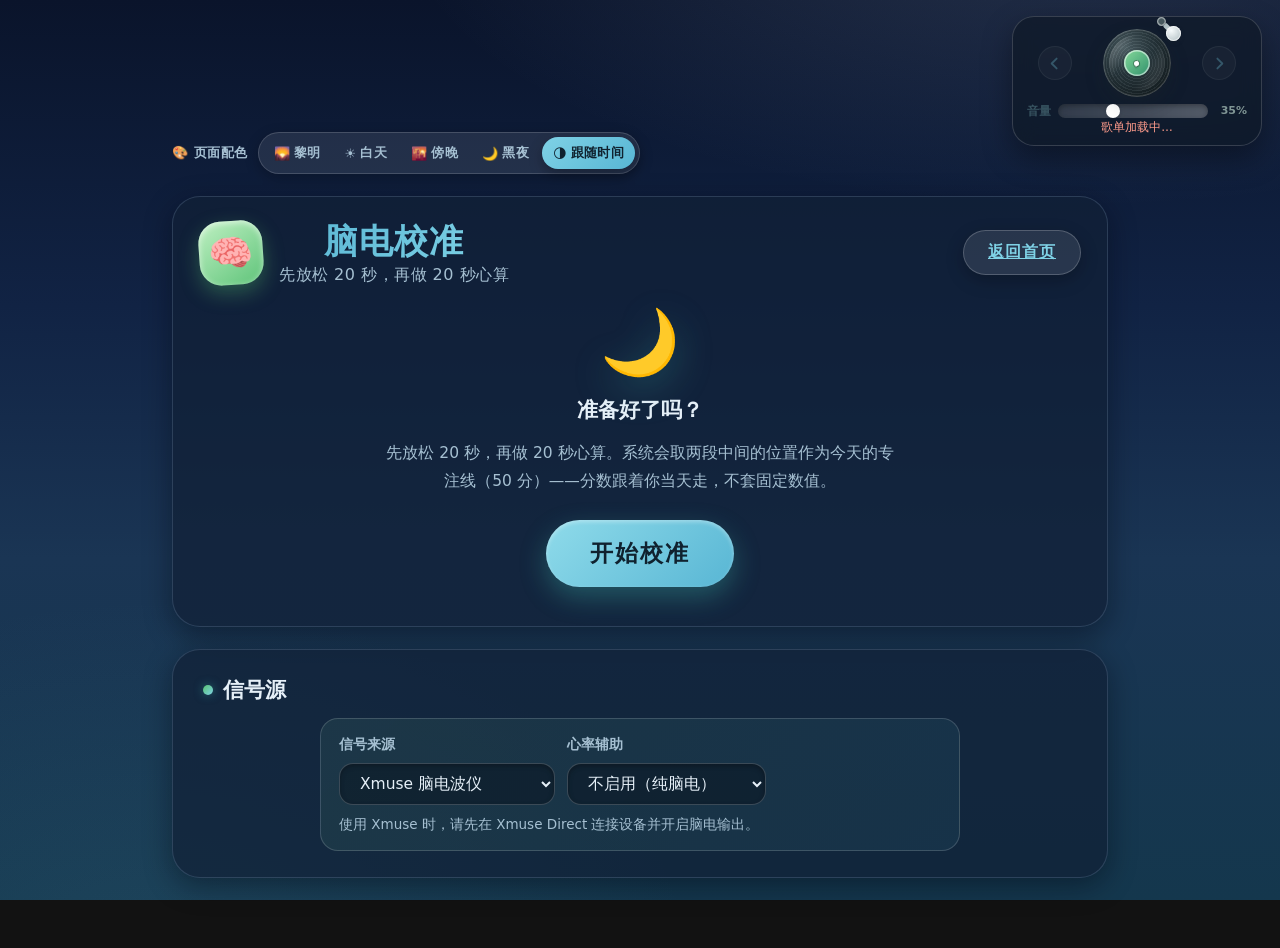
==== web/calibrate.html @ e63051a3 "feat(denoise): Xmuse 去噪去伪迹接入校准与游戏 (v1.4.16) - 新增 app/denoise.py：去趋势 / 50 Hz 零相位陷波 / 眨眼-削顶-肌电-坏道-设备质量" ====
<!DOCTYPE html>
<html lang="zh-CN" data-sky="day">
<head>
  <meta charset="UTF-8">
  <meta name="viewport" content="width=device-width, initial-scale=1.0">
  <title>脑电校准 - 专注小蛙</title>
  <link rel="stylesheet" href="assets/style.css">
  <link rel="stylesheet" href="assets/vinyl.css">
  <style>
    .calib-hero { text-align: center; padding: 22px 30px 10px; }
    .stage { min-height: 320px; display: flex; flex-direction: column; align-items: center; justify-content: center; gap: 10px; }
    .stage.hidden { display: none; }
    .calib-hero { position: relative; padding: 22px 26px 20px; }
    .calib-header { display: flex; align-items: center; justify-content: space-between; gap: 12px; flex-wrap: wrap; }

    /* 放松视频：只在“开始校准”后出现，独占画面，不被任何浮层覆盖 */
    .video-frame {
      width: 100%; max-width: 780px; margin: 4px auto 0;
      aspect-ratio: 16 / 9; border-radius: 20px; overflow: hidden;
      background: #0c2830; box-shadow: 0 12px 30px rgba(15, 60, 72, .18);
    }
    .video-frame.gone { display: none; }
    #relax-video { width: 100%; height: 100%; object-fit: cover; display: block; }
    #relax-video.gone { display: none; }

    /* 视频下方的信息区：文字、倒计时、状态条都在画面之外 */
    .calib-info {
      display: flex; flex-direction: column; align-items: center;
      gap: 10px; width: 100%; margin-top: 16px;
    }
    .calib-info .countdown { font-size: 21px; }
    .cd-row { display: flex; align-items: baseline; gap: 6px; }
    .cd-label { font-size: 13.5px; color: var(--muted, #6b8a94); font-weight: 700; }
    .calib-hero .guide-pill {
      background: rgba(58, 167, 160, .1); color: var(--ink, #2f6e80); box-shadow: none;
    }

    /* 视频缺失时退回呼吸球，界面仍是原来的浅色观感 */
    .calib-hero.no-video .breath-ball { display: block; }
    .calib-hero .breath-ball { display: none; }
    .idle-icon { font-size: 64px; filter: drop-shadow(0 10px 18px rgba(58,167,160,.35)); animation: frogBreathe 3.4s ease-in-out infinite; }
    .guide-pill {
      background: rgba(255,255,255,.8); border-radius: 999px;
      padding: 9px 22px; font-size: 17px; font-weight: 700;
      box-shadow: 0 4px 12px rgba(47,110,128,.1);
    }
    .tip-box {
      background: linear-gradient(135deg, rgba(159,227,163,.22), rgba(58,167,160,.14));
      border: 1px solid rgba(58,167,160,.25);
      border-radius: 18px; padding: 14px 18px;
      font-size: 14.5px; color: var(--ink-soft); line-height: 1.7;
      max-width: 640px; margin: 0 auto;
    }
    .loading-bar {
      width: min(420px, 82%);
      height: 14px;
      border-radius: 999px;
      background: rgba(58,167,160,.14);
      border: 1px solid rgba(58,167,160,.28);
      overflow: hidden;
      margin: 6px auto 0;
      box-shadow: inset 0 1px 3px rgba(47,110,128,.12);
    }
    .loading-fill {
      height: 100%;
      width: 30%;
      border-radius: 999px;
      background: linear-gradient(90deg, rgba(58,167,160,.55), #3aa7a0 45%, #79d279);
      animation: loadingSlide 1.1s ease-in-out infinite;
    }
    @keyframes loadingSlide {
      0%   { transform: translateX(-120%); }
      100% { transform: translateX(430%); }
    }
    /* 信号质量徽章：去噪模块每帧给出 good / fair / poor */
    .sq-badge{display:inline-flex;align-items:center;gap:6px;margin-top:6px;
      padding:3px 10px;border-radius:999px;font-size:12.5px;font-weight:600;
      border:1px solid transparent;transition:background .2s}
    .sq-badge.good{background:rgba(46,160,67,.12);color:#2ea043;border-color:rgba(46,160,67,.30)}
    .sq-badge.fair{background:rgba(210,153,34,.14);color:#b8860b;border-color:rgba(210,153,34,.32)}
    .sq-badge.poor{background:rgba(218,54,51,.12);color:#da3633;border-color:rgba(218,54,51,.30)}
    .sq-dot{width:7px;height:7px;border-radius:50%;background:currentColor;display:inline-block;flex:0 0 auto}
  </style>
  <link rel="stylesheet" href="assets/sky.css">
  <script src="assets/sky.js"></script>
</head>
<body>
  <div class="bubbles"><i></i><i></i><i></i><i></i><i></i><i></i><i></i></div>
  <div class="sky-veil sky-veil--dawn" aria-hidden="true"></div>
  <div class="sky-veil sky-veil--dusk" aria-hidden="true"></div>
  <div class="sky-veil sky-veil--night" aria-hidden="true"></div>

  <div class="wrap">
    <div class="page-skybar">
      <span class="page-skybar-label">🎨 页面配色</span>
      <div class="sky-switch" id="sky-switch" role="group" aria-label="天空模式">
        <button type="button" class="sky-opt" data-mode="dawn" aria-pressed="false" title="黎明模式"><span aria-hidden="true">🌄</span>黎明</button>
        <button type="button" class="sky-opt" data-mode="day" aria-pressed="false" title="白天模式"><span aria-hidden="true">☀️</span>白天</button>
        <button type="button" class="sky-opt" data-mode="dusk" aria-pressed="false" title="傍晚模式"><span aria-hidden="true">🌇</span>傍晚</button>
        <button type="button" class="sky-opt" data-mode="night" aria-pressed="false" title="黑夜模式"><span aria-hidden="true">🌙</span>黑夜</button>
        <button type="button" class="sky-opt" data-mode="auto" aria-pressed="false" title="跟随系统时间（日出日落）"><span aria-hidden="true">🌗</span>跟随时间</button>
      </div>
    </div>
    <div class="card calib-hero" id="calib-hero">
      <div class="calib-header">
        <div class="brand">
          <div class="logo-badge">🧠</div>
          <div>
            <h1>脑电校准</h1>
            <div class="slogan" id="calib-slogan">先跟着视频放松一会儿</div>
          </div>
        </div>
        <a id="btn-home" class="btn btn-sm btn-ghost" href="index.html">返回首页</a>
      </div>

      <!-- 待校准 -->
      <div class="stage" id="idle">
        <div class="idle-icon">🌙</div>
        <div class="guide-text" style="margin:6px 0 2px">准备好了吗？</div>
        <p class="hint" id="idle-hint" style="font-size:15.5px;max-width:520px">
          先跟着视频放松 60 秒，只做一件事：让自己静下来。系统会记下你今天的状态，把 50 分定成你的专注线。
        </p>
        <div class="btn-row" style="margin-top:14px">
          <button id="btn-start" class="btn btn-primary">开始校准</button>
        </div>
        <p id="calib-error" class="hint hidden" role="alert"></p>
      </div>

      <!-- 校准中 -->
      <div class="stage hidden" id="running">
        <div class="video-frame" id="video-frame">
          <video id="relax-video" src="assets/relax.mp4" loop playsinline preload="auto"></video>
        </div>
        <div class="breath-ball"></div>
        <div class="calib-info">
          <div class="guide-pill" id="guide">看着画面，慢慢呼吸……</div>
          <div class="cd-row">
            <span class="cd-label">还剩</span>
            <span class="countdown" id="countdown">—</span>
            <span class="cd-label">秒</span>
          </div>
          <div class="focus-bar-wrap" style="width:100%;max-width:520px">
            <div class="focus-bar-label">
              <span>现在的状态</span>
              <span class="pct" id="focus-pct">—</span>
            </div>
            <div class="focus-bar-track">
              <div class="focus-bar-fill" id="focus-fill"></div>
            </div>
          </div>
          <p id="calib-signal" class="hint" role="status"></p>
          <div id="signal-quality" class="sq-badge hidden" role="status"></div>
        </div>
        <div id="manual-ctl" class="hidden" style="width:100%;max-width:520px">
          <div class="slider-row">
            <span>😌 放松</span>
            <input type="range" id="manual-slider" min="0" max="100" value="25">
            <span>🧠 专注</span>
          </div>
          <p class="hint" style="font-size:13.5px;text-align:center;margin-top:6px">
            手动模拟模式：把滑块保持在"放松"一侧完成校准
          </p>
        </div>
      </div>

      <!-- 校准结果生成中（倒计时结束 → 结果返回的间隔） -->
      <div class="stage hidden" id="loading">
        <div class="idle-icon" style="font-size:52px">🔮</div>
        <div class="guide-text" style="margin:8px 0 2px">校准结果生成中，请稍候。</div>
        <div class="loading-bar"><div class="loading-fill"></div></div>
        <p class="hint" style="font-size:14px">正在按你今天的状态定分数……</p>
      </div>

      <!-- 校准完成 -->
      <div class="stage hidden" id="done">
        <div class="ripple-wrap"><div class="ripple">✅</div></div>
        <div class="guide-text" style="margin-top:8px">校准完成！</div>
        <div class="big-num" id="baseline-show">—</div>
        <div class="hint" id="heart-rest-show" style="font-size:13.5px;margin-top:2px">—</div>
        <p class="hint" style="max-width:520px">
          当前信号已完成定标：50 分是今天的「专注线」，达到它青蛙就能蓄力起跳。
        </p>
        <p class="hint" id="done-quality" style="max-width:520px;font-size:13px"></p>
        <p class="hint" id="valid-tip" style="max-width:520px;font-size:13.5px">
          校准后 1 小时内有效：刷新或关闭页面都无需重新校准，超过 1 小时需重新校准。
        </p>
        <div class="btn-row" style="margin-top:10px">
          <button id="btn-play" class="btn btn-primary">选择时长 →</button>
          <button id="btn-again" class="btn btn-ghost">重新校准</button>
        </div>
      </div>
    </div>

    <div class="card" id="signal-settings">
      <div class="section-title"><span class="dot"></span>信号源</div>
      <div class="tip-box">
        <div style="display:flex;align-items:center;gap:12px;flex-wrap:wrap">
          <label class="field">
            <span>信号来源</span>
            <select id="source-select">
              <option value="hardware">Xmuse 脑电波仪</option>
              <option value="heart">❤️ 仅心率（不接脑电）</option>
            </select>
          </label>
          <label class="field" id="heart-field">
            <span>心率辅助</span>
            <select id="heart-select">
              <option value="off">不启用（纯脑电）</option>
              <option value="hrd">❤️ AirPods 自动读取</option>
            </select>
          </label>

        </div>
        <p id="replay-status" class="hint" role="status"></p>
        <div id="device-help" style="margin-top:8px;font-size:13.5px">
          使用 Xmuse 时，请先在 Xmuse Direct 连接设备并开启脑电输出。
        </div>
      </div>
    </div>
  </div>

  <script src="assets/api.js"></script>
  <script src="assets/achievements.js"></script>
  <script>
    const $ = id => document.getElementById(id);
    const state = { session: null, es: null, running: false, done: false };
    let leaving = false;
    const params = new URLSearchParams(location.search);
    const requestedTest = params.get("test");
    const testMode = DeveloperTools.canTest && ["replay", "manual"].includes(requestedTest) ? requestedTest : null;
    if (requestedTest && !testMode) location.replace("calibrate.html");
    const calibrationStore = testMode ? Store.forDeveloperTest() : Store;

    // 心率辅助源默认关闭：只有这次显式选了（或 URL 指定）才启用。
    // 不读上次的选择，避免旧配置在用户不知情的情况下自动打开心率。
    const HEART_MODES = ["hrd", "off"];
    const heartInit = testMode ? "off" : (params.get("heart") || "off").toLowerCase();
    if (HEART_MODES.includes(heartInit)) $("heart-select").value = heartInit;

    // 两段式校准：0–20 秒放松（定 20 分），20–40 秒心算（定 80 分）
    const GUIDES = [
      ["看着画面，慢慢呼吸，让身体静下来", 0],
      ["想象一片安静的湖面……", 6],
      ["肩膀松下来，别用力", 14],
      ["从 300 开始，每次减 7，默念答案（300、293、286…）", 20],
      ["继续心算，别停，保持这个节奏", 28],
      ["再坚持几秒……", 35],
    ];

    $("manual-slider").addEventListener("input", async e => {
      if (state.session && state.session.mode === "manual") {
        await API.post(`/api/session/${state.session.id}/manual`, { focus: e.target.value / 100 });
      }
    });

    const sourceSelect = $("source-select");
    const startButton = $("btn-start");
    if (testMode) {
      const label = testMode === "replay" ? "EDF 回放验证" : "手动模拟校准";
      sourceSelect.replaceChildren(new Option(label, testMode));
      sourceSelect.disabled = true;
      $("btn-home").href = "dev.html";
      $("btn-home").textContent = "返回开发者模式";
      $("btn-play").textContent = "开始测试 →";
      $("device-help").classList.add("hidden");
      $("heart-field").classList.add("hidden");
    }
    startButton.disabled = testMode === "replay";
    const replayPairs = testMode === "replay" ? API.replayPairs().catch(() => null).then(pairs => {
      if (!pairs?.length) {
        $("replay-status").textContent = pairs
          ? "回放需要一组放松和心算 EDF。可返回开发者模式改用手动模拟。"
          : "暂时无法读取回放列表，可刷新重试。";
      } else {
        $("replay-status").textContent = "已找到 " + pairs.length + " 组回放。校准和游戏使用同一位被试的记录。";
        startButton.disabled = false;
      }
      return pairs || [];
    }) : null;

    startButton.addEventListener("click", async () => {
      $("calib-error").classList.add("hidden");
      startButton.disabled = true;
      sourceSelect.disabled = true;
      $("heart-select").disabled = true;
      startButton.textContent = "正在连接…";
      const mode = sourceSelect.value;
      try {
        const pair = mode === "replay" ? (await replayPairs)[0] : null;
        const body = mode === "replay"
          ? { mode, file: pair.rest.path }
          : { mode, osc_ports: mode === "hardware" ? localStorage.getItem("bf-osc-ports") : null };
        // 心率辅助：页面下拉框选择，并持久化给游戏页沿用
        let heartMode = testMode ? "off" : $("heart-select").value || "off";
        if (mode === "heart" && heartMode === "off") {
          // 仅心率模式没有脑电可依，心率必须开启
          heartMode = "hrd";
          $("heart-select").value = "hrd";
        }
        if (heartMode !== "off") body.heart_mode = heartMode;
        const res = await API.post("/api/session", body);
        if (leaving) {
          API.endAbandonedSession(res.session_id);
          return;
        }
        state.session = {
          id: res.session_id,
          mode,
          file: (res.source && res.source.file) || null,
          osc_ports: (res.source && res.source.osc_ports) || null,
          heartMode,
        };
        startCalibration();
      } catch (err) {
        showCalibrationError("启动失败：" + err.message);
      }
    });

    let planSec = 40;       // 校准总时长：有视频时跟随视频全长
    let videoMode = false;  // true = 整段视频当引导，后端走 video_full 定标

    function stopCalibration() {
      state.es?.close();
      state.es = null;
      state.running = false;
      playRelaxVideo(false);
      const session = state.session;
      state.session = null;
      if (session && !session.finished) API.endAbandonedSession(session.id);
    }

    function showCalibrationError(message) {
      if (leaving) return;
      stopCalibration();
      $("running").classList.add("hidden");
      $("loading").classList.add("hidden");
      $("idle").classList.remove("hidden");
      $("calib-error").textContent = message;
      $("calib-error").classList.remove("hidden");
      startButton.textContent = "重试校准";
      startButton.disabled = false;
      sourceSelect.disabled = !!testMode;
      $("heart-select").disabled = false;
      startButton.focus();
    }

    window.addEventListener("pagehide", () => {
      leaving = true;
      stopCalibration();
    });
    window.addEventListener("pageshow", event => {
      if (event.persisted) location.reload();
    });

    // 信号质量徽章：good 绿 / fair 黄 / poor 红，文字直接用服务端给的中文提示
    function updateQualityBadge(q) {
      const el = $("signal-quality");
      if (!el) return;
      if (!q) { el.classList.add("hidden"); return; }
      el.classList.remove("hidden", "good", "fair", "poor");
      el.classList.add(q.level || "fair");
      const dot = document.createElement("span");
      dot.className = "sq-dot";
      const txt = document.createElement("span");
      txt.textContent = q.hint || "信号状态更新中";
      el.replaceChildren(dot, txt);
    }

    function startCalibration() {
      state.running = true;
      $("idle").classList.add("hidden");
      $("done").classList.add("hidden");
      $("running").classList.remove("hidden");
      $("source-select").disabled = true;
      $("heart-select").disabled = true;
      $("manual-ctl").classList.toggle("hidden", state.session.mode !== "manual");
      // 整段视频当校准：时长取视频全长（上限 10 分钟）
      planSec = 40;
      videoMode = false;
      if (relaxVideo && !relaxVideo.classList.contains("gone")
          && isFinite(relaxVideo.duration) && relaxVideo.duration > 5) {
        planSec = Math.min(600, Math.round(relaxVideo.duration));
        videoMode = true;
      }
      syncIdleCopy();
      $("countdown").textContent = String(planSec);
      $("focus-pct").textContent = "—";
      $("focus-fill").style.width = "0%";
      $("calib-signal").textContent = "正在等待信号…";
      const signalHelp = state.session.mode === "hardware"
        ? "未收到脑电信号。请检查 Xmuse 是否已连接并开启脑电输出。"
        : state.session.mode === "heart"
          ? "未收到心率信号。请检查 AirPods 是否正在采集心率。"
          : "未收到测试信号，请重试。";
      let hasSignal = false;
      playRelaxVideo(true);

      state.es = API.stream(state.session.id, {
        onFrame(f) {
          const valid = f.valid && f.focus != null;
          hasSignal ||= valid;
          const pct = valid ? Math.round(f.focus * 100) : 0;
          $("focus-pct").textContent = valid ? pct + "%" : "—";
          $("focus-fill").style.width = pct + "%";
          const status = $("calib-signal");
          // 去噪模块的即时质量反馈：这句话比"未收到信号"更能指导用户调整
          updateQualityBadge(f.artifact);
          const next = valid ? "" : (f.reason === "artifact" && f.artifact && f.artifact.hint
            ? f.artifact.hint : signalHelp);
          if (status.textContent !== next) status.textContent = next;
          $("countdown").textContent = Math.max(0, Math.ceil(planSec - f.t));
          updateGuide(f.t);
          const signalWait = state.session.mode === "heart" ? 25 : 12;
          if ((!hasSignal && f.t >= signalWait) || (!valid && f.t >= planSec)) {
            showCalibrationError(signalHelp);
          } else if (f.t >= planSec) {
            finishCalibration();
          }
        },
        onEnd() { showCalibrationError("校准连接已结束，请重试。"); },
        onError() { showCalibrationError("连接中断，请重试校准。"); },
        onStatus(status) {
          if (status === "reconnecting") $("calib-signal").textContent = "正在重新连接…";
        },
      });
    }

    // 视频整段播放：它本身就是校准引导，中途不暂停
    const relaxVideo = document.getElementById("relax-video");

    // 说明文案必须和真实流程一致：有视频就是整段放松，没有才是两段式
    function videoReady() {
      return !!relaxVideo && !relaxVideo.classList.contains("gone")
        && isFinite(relaxVideo.duration) && relaxVideo.duration > 5;
    }
    function syncIdleCopy() {
      const el = document.getElementById("idle-hint");
      const slogan = document.getElementById("calib-slogan");
      if (slogan) {
        slogan.textContent = testMode
          ? (testMode === "replay" ? "EDF 回放验证" : "手动模拟校准") + " · 开发者模式"
          : params.get("reason") === "expired"
          ? "上次校准已超过 1 小时，需要重新校准一次"
          : videoReady()
          ? "先跟着视频放松一会儿，再开始玩"
          : "先放松 20 秒，再做 20 秒心算";
      }
      if (!el) return;
      if (videoReady()) {
        const sec = Math.min(600, Math.round(relaxVideo.duration));
        el.textContent =
          `先跟着视频放松 ${sec} 秒，只做一件事：让自己静下来。系统会记下你今天的状态，把 50 分定成你的专注线。`;
      } else {
        el.textContent =
          "先放松 20 秒，再做 20 秒心算。系统会取两段中间的位置作为今天的专注线（50 分）——分数跟着你当天走，不套固定数值。";
      }
    }
    if (relaxVideo) {
      // 待机不播，点“开始校准”进入放松环节时才出现
      relaxVideo.addEventListener("error", () => {
        relaxVideo.classList.add("gone");
        const frame = document.getElementById("video-frame");
        if (frame) frame.classList.add("gone");
        const hero = document.getElementById("calib-hero");
        if (hero) hero.classList.add("no-video");
        syncIdleCopy();
      });
      relaxVideo.addEventListener("loadeddata", () => {
        relaxVideo.classList.remove("gone");
        const frame = document.getElementById("video-frame");
        if (frame) frame.classList.remove("gone");
        const hero = document.getElementById("calib-hero");
        if (hero) hero.classList.remove("no-video");
        syncIdleCopy();
      });
    }
    syncIdleCopy();
    function playRelaxVideo(on) {
      if (!relaxVideo || relaxVideo.classList.contains("gone")) return;
      if (on) {
        try {
          relaxVideo.muted = false;
          relaxVideo.loop = false;
          relaxVideo.currentTime = 0;
          const pr = relaxVideo.play();
          // 浏览器拒绝带声音自动播放时，退回静音继续播，不要因此隐藏视频
          if (pr && pr.catch) pr.catch(() => { relaxVideo.muted = true; relaxVideo.play().catch(() => {}); });
        } catch (_) {}
      } else {
        try { relaxVideo.pause(); } catch (_) {}
      }
    }

    function updateGuide(t) {
      if (videoMode) {
        // 视频模式：整段都是引导，不再切换“放松/心算”文案
        $("guide").textContent = "跟着画面慢慢呼吸，不用刻意用力……";
        return;
      }
      const stage = GUIDES.filter(g => t >= g[1]).pop();
      if (stage) $("guide").textContent = stage[0];
    }

    async function finishCalibration() {
      if (state.done || !state.running) return;
      state.done = true; state.running = false;
      if (state.es) state.es.close();
      playRelaxVideo(false);
      // 倒计时结束，结果还没回来：显示加载进度条
      $("running").classList.add("hidden");
      $("loading").classList.remove("hidden");
      try {
        const t0 = performance.now();
        const res = await API.post(`/api/session/${state.session.id}/calibrate`, { duration: planSec, video_full: videoMode });
        // 服务端只补足尚未采满的剩余时间（通常立即返回），保证加载条至少显示 0.9s，避免一闪而过
        const wait = 900 - (performance.now() - t0);
        if (wait > 0) await new Promise(r => setTimeout(r, wait));
        if (leaving) return;
        const baseline = res.baseline;
        if (!testMode) localStorage.setItem("bf-heart", state.session.heartMode);
        const saved = calibrationStore.saveCalib(baseline, res.calibration.quantiles,
          res.score_range || res.calibration.range);
        // 静息心率基线：校准期间心率样本足够时由服务端写入 rest_bpm，
        // 游戏页据此把心率映射成“平静/专注”分量。
        if (!testMode && res.heart && res.heart.used_as_rest && res.heart.mean != null) {
          localStorage.setItem("bf-heart-rest", String(Math.round(res.heart.mean)));
        }
        const until = new Date(saved.at + Store.CALIB_TTL_MS);
        const untilText = until.toLocaleTimeString("zh-CN", { hour: "2-digit", minute: "2-digit" });
        $("valid-tip").textContent =
          testMode ? "测试基线仅在当前标签页使用，与玩家校准分开保存。"
            : `校准后 1 小时内有效（至 ${untilText}）：刷新或关闭页面都无需重新校准，超过 1 小时需重新校准。`;
        // 校准期的去噪汇总：告诉家长这次基线是在什么信号条件下算出来的
        const sq = res.signal_quality || (res.calibration && res.calibration.signal_quality);
        const qEl = $("done-quality");
        if (qEl) {
          if (sq && sq.usable_ratio != null) {
            const ratio = Math.round(sq.usable_ratio * 100);
            const blink = Math.round((sq.blink_frame_ratio || 0) * 100);
            if (sq.usable_ratio < 0.6) {
              qEl.textContent = `⚠️ 本次校准只有 ${ratio}% 的时间信号可用（眨眼或电极接触不良偏多）。`
                + "建议放松面部、压紧头带后重新校准一次。";
              qEl.style.color = "#b8860b";
            } else {
              qEl.textContent = `信号质量：可用 ${ratio}%；其中 ${blink}% 的时段检测到眨眼并已自动修复。`;
              qEl.style.color = "";
            }
          } else {
            qEl.textContent = "";
          }
        }
        calibrationStore.save(state.session.id, baseline, {
          mode: state.session.mode,
          file: state.session.file,
          osc_ports: state.session.osc_ports,
        });
        // 第一次校准成功 → 解锁「池塘小卫士」（开发者试玩不计入）
        if (!testMode) Achievements.recordCalib();
        // 校准会话到此结束：释放硬件 UDP 端口，游戏页会新建一局硬件会话
        try {
          const session = state.session;
          await API.post(`/api/session/${session.id}/finish`, {
            score: 0, played_sec: 0, notes: "calibration",
          });
          session.finished = true;
        } catch (_) { /* 释放失败不阻塞进入游戏，后端仍会兜底 */ }
        if (leaving) return;
        $("loading").classList.add("hidden");
        $("done").classList.remove("hidden");
        const rng = res.score_range || res.calibration.range || {};
        $("baseline-show").textContent =
          (rng.low != null ? Math.round(rng.low * 100) : "—") + " – " +
          (rng.high != null ? Math.round(rng.high * 100) : "—");
        $("source-select").disabled = !!testMode;
        $("heart-select").disabled = false;
        // 校准期间采到的心率样本：显示静息心率，并作为游戏页的融合参照
        if (state.session.mode === "replay" || state.session.mode === "manual") {
          $("heart-rest-show").textContent = state.session.mode === "replay"
            ? "已按回放记录定标" : "已按滑块模拟信号定标";
        } else if (res.heart && res.heart.used_as_rest && res.heart.mean != null) {
          $("heart-rest-show").textContent =
            "静息心率 " + Math.round(res.heart.mean) + " BPM（已作为融合参照）";
        } else if (localStorage.getItem("bf-heart") === "off") {
          $("heart-rest-show").textContent = "心率辅助已关闭，本局使用纯脑电判定";
        } else {
          $("heart-rest-show").textContent =
            "本次心率样本不足，沿用上次静息心率或默认值";
        }
      } catch (err) {
        state.done = false;
        showCalibrationError("校准失败：" + err.message);
      }
    }

    $("btn-play").addEventListener("click", () => { location.href = testMode ? "game.html?test=" + testMode + "&sec=60" : "index.html?pick=1"; });
    $("btn-again").addEventListener("click", () => location.reload());

    // 心率只在 macOS 可用（依赖 AirPods 心率进程），其他系统直接隐藏入口
    fetch("/api/env").then(r => r.json()).then(env => {
      if (env.heart_supported) return;
      const field = document.getElementById("heart-field");
      if (field) field.classList.add("hidden");
      const restShow = document.getElementById("heart-rest-show");
      if (restShow) restShow.classList.add("hidden");
      const opt = document.querySelector('#source-select option[value="heart"]');
      if (opt) opt.remove();
      const hs = document.getElementById("heart-select");
      if (hs) hs.value = "off";
      const ss = document.getElementById("source-select");
      if (ss && !ss.value && !testMode) ss.value = "hardware";
      try { if (!testMode) localStorage.setItem("bf-heart", "off"); } catch (_) {}
    }).catch(() => {});
  </script>
  <script src="assets/music.js" defer></script>
</body>
</html>
---- web/assets/style.css ----
/* ============================================================
   专注小蛙 · 梦境池塘视觉系统
   儿童友好 · 低刺激 · 柔和渐变 · 慢速动效
   ============================================================ */

:root {
  /* 色板 */
  --ink: #23464f;
  --ink-soft: #5c7b83;
  --sky-top: #dff4fb;
  --sky-mid: #c9edf4;
  --sky-low: #b3e3e8;
  --water-top: #a8dce6;
  --water-deep: #6fb8c9;
  --leaf-1: #9fe3a3;
  --leaf-2: #58c270;
  --leaf-deep: #3da45c;
  --accent: #3aa7a0;
  --accent-dark: #27817c;
  --warm: #ffc37e;
  --warm-deep: #f7a455;
  --peach: #ffe9d2;
  --card: rgba(255, 255, 255, 0.86);
  --card-border: rgba(255, 255, 255, 0.75);
  --shadow-soft: 0 14px 40px rgba(47, 110, 128, 0.14);
  --shadow-card: 0 8px 28px rgba(47, 110, 128, 0.12);
  --radius-lg: 28px;
  --radius-md: 18px;
  --radius-sm: 12px;
  --font: "PingFang SC", "Hiragino Sans GB", "Microsoft YaHei", system-ui, sans-serif;
}

* { box-sizing: border-box; margin: 0; padding: 0; }

html, body {
  height: 100%;
  font-family: var(--font);
  color: var(--ink);
  -webkit-font-smoothing: antialiased;
}

/* ---------- 全局背景：晨雾池塘渐变 + 漂浮泡泡 ---------- */
body {
  position: relative;
  display: flex;
  flex-direction: column;
  align-items: center;
  overflow-x: hidden;
  background:
    radial-gradient(1200px 500px at 85% -80px, rgba(255, 255, 255, 0.65), transparent 60%),
    linear-gradient(180deg, var(--sky-top) 0%, var(--sky-mid) 34%, var(--sky-low) 62%, var(--water-top) 100%);
  background-attachment: fixed;
}

/* 漂浮泡泡装饰层 */
.bubbles {
  position: fixed;
  inset: 0;
  pointer-events: none;
  z-index: 0;
  overflow: hidden;
}
.bubbles i {
  position: absolute;
  bottom: -80px;
  display: block;
  border-radius: 50%;
  background: radial-gradient(circle at 32% 30%, rgba(255, 255, 255, 0.85), rgba(255, 255, 255, 0.06) 62%);
  box-shadow: inset 0 0 12px rgba(255, 255, 255, 0.55);
  animation: floatUp linear infinite;
}
.bubbles i:nth-child(1) { left: 6%;  width: 46px;  height: 46px;  animation-duration: 26s; opacity: .5; }
.bubbles i:nth-child(2) { left: 18%; width: 22px;  height: 22px;  animation-duration: 19s; opacity: .4; animation-delay: 4s; }
.bubbles i:nth-child(3) { left: 32%; width: 34px;  height: 34px;  animation-duration: 31s; opacity: .35; animation-delay: 9s; }
.bubbles i:nth-child(4) { left: 52%; width: 18px;  height: 18px;  animation-duration: 17s; opacity: .45; animation-delay: 2s; }
.bubbles i:nth-child(5) { left: 68%; width: 40px;  height: 40px;  animation-duration: 28s; opacity: .3;  animation-delay: 7s; }
.bubbles i:nth-child(6) { left: 84%; width: 26px;  height: 26px;  animation-duration: 22s; opacity: .5;  animation-delay: 12s; }
.bubbles i:nth-child(7) { left: 94%; width: 56px;  height: 56px;  animation-duration: 35s; opacity: .25; animation-delay: 5s; }

@keyframes floatUp {
  0%   { transform: translateY(0) translateX(0) scale(1); }
  30%  { transform: translateY(-30vh) translateX(14px) scale(1.05); }
  60%  { transform: translateY(-60vh) translateX(-10px) scale(0.98); }
  100% { transform: translateY(-105vh) translateX(8px) scale(1.02); }
}

/* 工具类 */
.hidden { display: none !important; }

/* 页面容器 */
.wrap {
  position: relative;
  z-index: 1;
  width: 100%;
  max-width: 980px;
  padding: 30px 22px 56px;
  display: flex;
  flex-direction: column;
  align-items: center;
  gap: 22px;
  animation: pageIn .6s ease both;
}
@keyframes pageIn {
  from { opacity: 0; transform: translateY(14px); }
  to   { opacity: 1; transform: none; }
}

/* ---------- 卡片：玻璃拟态 + 柔和投影 ---------- */
.card {
  width: 100%;
  background: var(--card);
  border: 1px solid var(--card-border);
  border-radius: var(--radius-lg);
  box-shadow: var(--shadow-card);
  padding: 26px 30px;
  backdrop-filter: blur(10px);
  -webkit-backdrop-filter: blur(10px);
  animation: cardIn .5s ease both;
}
@keyframes cardIn {
  from { opacity: 0; transform: translateY(12px) scale(.99); }
  to   { opacity: 1; transform: none; }
}
.card + .card { animation-delay: .08s; }

/* ---------- 标题 / 品牌 ---------- */
.brand { display: flex; align-items: center; gap: 16px; }

.logo-badge {
  width: 64px; height: 64px;
  display: grid; place-items: center;
  font-size: 36px;
  border-radius: 22px;
  background: linear-gradient(145deg, #bff0c2, #5fc47a);
  box-shadow: 0 8px 20px rgba(88, 194, 112, .35), inset 0 2px 6px rgba(255,255,255,.6);
  transform: rotate(-4deg);
  flex-shrink: 0;
}
.brand h1 {
  font-size: 34px;
  font-weight: 900;
  letter-spacing: 1px;
  background: linear-gradient(120deg, var(--accent-dark), var(--accent));
  -webkit-background-clip: text;
  background-clip: text;
  -webkit-text-fill-color: transparent;
}
.slogan {
  color: var(--ink-soft);
  font-size: 16px;
  font-weight: 500;
  letter-spacing: .5px;
}

.section-title {
  display: flex; align-items: center; gap: 10px;
  font-size: 21px; font-weight: 800; color: var(--ink);
  margin-bottom: 14px;
}
.section-title .dot {
  width: 10px; height: 10px; border-radius: 50%;
  background: linear-gradient(135deg, var(--leaf-2), var(--accent));
  box-shadow: 0 0 10px rgba(58,167,160,.5);
}

/* ---------- 按钮 ---------- */
.btn {
  border: none;
  border-radius: 999px;
  padding: 18px 44px;
  font-size: 23px;
  font-weight: 800;
  color: #fff;
  cursor: pointer;
  font-family: inherit;
  letter-spacing: 2px;
  position: relative;
  overflow: hidden;
  transition: transform .15s ease, box-shadow .2s ease, filter .2s ease;
}
.btn::after {
  content: "";
  position: absolute; top: 0; left: -80%;
  width: 60%; height: 100%;
  background: linear-gradient(100deg, transparent, rgba(255,255,255,.45), transparent);
  transform: skewX(-20deg);
  animation: shimmer 3.6s ease infinite;
}
@keyframes shimmer {
  0%, 55% { left: -80%; }
  100%    { left: 130%; }
}
.btn:hover { transform: translateY(-3px); }
.btn:active { transform: translateY(0) scale(.97); filter: brightness(.96); }
.btn:disabled { opacity: .5; cursor: not-allowed; transform: none; }
.btn-primary {
  background: linear-gradient(135deg, #53bdb2, var(--accent-dark));
  box-shadow: 0 10px 26px rgba(58, 167, 160, .38), inset 0 2px 4px rgba(255,255,255,.35);
}
.btn-warm {
  background: linear-gradient(135deg, var(--warm), var(--warm-deep));
  box-shadow: 0 10px 26px rgba(247, 164, 85, .38), inset 0 2px 4px rgba(255,255,255,.4);
  color: #7c4a15;
}
.btn-ghost {
  background: rgba(255, 255, 255, .85);
  color: var(--accent-dark);
  box-shadow: 0 6px 18px rgba(47, 110, 128, .12);
  border: 1.5px solid rgba(58, 167, 160, .25);
  font-size: 17px; padding: 13px 28px; font-weight: 700; letter-spacing: 1px;
}
.btn-sm { font-size: 16px; padding: 11px 24px; letter-spacing: 1px; }
.btn-row { display: flex; gap: 16px; flex-wrap: wrap; justify-content: center; }

/* ---------- 专注条 ---------- */
.focus-bar-wrap { width: 100%; max-width: 600px; }
.focus-bar-label {
  display: flex; justify-content: space-between; align-items: flex-end;
  font-size: 17px; font-weight: 600; margin-bottom: 10px; color: var(--ink);
}
.focus-bar-label .pct { font-size: 26px; font-weight: 900; color: var(--accent-dark); }
.focus-bar-track {
  height: 34px;
  border-radius: 999px;
  background: rgba(58, 108, 122, .10);
  box-shadow: inset 0 3px 10px rgba(58, 108, 122, .16), 0 1px 0 rgba(255,255,255,.7);
  position: relative;
  overflow: hidden;
}
.focus-bar-fill {
  height: 100%;
  width: 0%;
  border-radius: 999px;
  background: linear-gradient(90deg, var(--leaf-2), var(--accent));
  box-shadow: 0 0 16px rgba(88, 194, 112, .55);
  transition: width .2s ease;
  position: relative;
}
.focus-bar-fill::after {
  content: "";
  position: absolute; top: 4px; left: 8px; right: 8px; height: 8px;
  border-radius: 999px;
  background: linear-gradient(180deg, rgba(255,255,255,.55), transparent);
}
.focus-bar-mark {
  position: absolute; top: -6px; bottom: -6px; width: 4px;
  border-radius: 4px;
  background: var(--warm-deep);
  box-shadow: 0 0 10px rgba(247,164,85,.7);
}

/* 状态灯 */
.status-lamp {
  display: inline-flex; align-items: center; gap: 10px;
  font-size: 19px; font-weight: 800; color: var(--ink);
  padding: 11px 24px;
  border-radius: 999px;
  background: rgba(255,255,255,.82);
  box-shadow: 0 6px 16px rgba(47,110,128,.12);
  border: 1.5px solid rgba(255,255,255,.9);
  transition: transform .2s ease;
}
.status-lamp.lamp-on { transform: translateY(-2px); }
.lamp-dot {
  width: 18px; height: 18px; border-radius: 50%;
  background: #c3d4d8;
  box-shadow: inset 0 2px 3px rgba(0,0,0,.12);
  transition: background .25s, box-shadow .25s;
}
.lamp-on .lamp-dot {
  background: radial-gradient(circle at 35% 30%, #b7f0bd, var(--leaf-2));
  box-shadow: 0 0 16px rgba(88,194,112,.8);
}

/* ---------- 统计卡 ---------- */
.stat-grid { display: grid; grid-template-columns: repeat(auto-fit, minmax(150px, 1fr)); gap: 14px; }
.stat {
  text-align: center;
  background: linear-gradient(180deg, rgba(255,255,255,.9), rgba(255,255,255,.6));
  border: 1px solid rgba(255,255,255,.85);
  border-radius: 20px;
  padding: 16px 10px 14px;
  box-shadow: 0 6px 18px rgba(47,110,128,.1);
  transition: transform .2s ease;
}
.stat:hover { transform: translateY(-3px); }
.stat .icon { font-size: 26px; margin-bottom: 4px; }
.stat .label { color: var(--ink-soft); font-size: 13.5px; font-weight: 600; }
.stat .value { font-size: 30px; font-weight: 900; color: var(--ink); margin-top: 4px; letter-spacing: .5px; }

/* ---------- 表格 ---------- */
.table-card table { width: 100%; border-collapse: separate; border-spacing: 0; font-size: 15px; }
.table-card th, .table-card td {
  padding: 10px 12px; text-align: left;
  border-bottom: 1px solid rgba(58, 108, 122, .12);
}
.table-card tr:last-child td { border-bottom: none; }
.table-card th { color: var(--ink-soft); font-weight: 700; font-size: 13.5px; letter-spacing: .5px; }
.table-card tbody tr { transition: background .15s; }
.table-card tbody tr:hover { background: rgba(58, 167, 160, .05); }
.mono { font-family: ui-monospace, Menlo, monospace; font-size: 13px; color: var(--ink-soft); }

/* 徽章 */
.badge {
  display: inline-flex; align-items: center; gap: 6px;
  font-size: 13px; font-weight: 700;
  padding: 5px 12px; border-radius: 999px;
  background: linear-gradient(135deg, rgba(159,227,163,.35), rgba(58,167,160,.22));
  color: var(--accent-dark);
  border: 1px solid rgba(58,167,160,.3);
}

/* ---------- 提示文字 ---------- */
.hint { color: var(--ink-soft); font-size: 15px; line-height: 1.8; }
.hint strong { color: var(--accent-dark); }
.big-num {
  font-size: 58px; font-weight: 900;
  background: linear-gradient(120deg, var(--accent-dark), var(--accent));
  -webkit-background-clip: text; background-clip: text; -webkit-text-fill-color: transparent;
}

/* ---------- 表单控件 ---------- */
select {
  font-size: 15.5px; font-family: inherit;
  padding: 10px 16px;
  border-radius: 14px;
  border: 1.5px solid rgba(58, 108, 122, .22);
  background: rgba(255,255,255,.9);
  color: var(--ink);
  outline: none;
  box-shadow: inset 0 2px 5px rgba(58,108,122,.08);
  transition: border-color .2s, box-shadow .2s;
  max-width: 100%;
}
select:focus { border-color: var(--accent); box-shadow: 0 0 0 4px rgba(58,167,160,.15); }

/* 滑块 */
input[type="range"] {
  -webkit-appearance: none; appearance: none;
  height: 12px; border-radius: 999px;
  background: linear-gradient(90deg, #a8dce6, #c9edf4);
  box-shadow: inset 0 2px 5px rgba(58,108,122,.18);
  outline: none;
}
input[type="range"]::-webkit-slider-thumb {
  -webkit-appearance: none; appearance: none;
  width: 30px; height: 30px; border-radius: 50%;
  background: radial-gradient(circle at 34% 28%, #ffe9d2, var(--warm-deep));
  border: 3px solid #fff;
  box-shadow: 0 4px 12px rgba(247,164,85,.5);
  cursor: pointer;
}
input[type="range"]::-moz-range-thumb {
  width: 28px; height: 28px; border-radius: 50%;
  background: radial-gradient(circle at 34% 28%, #ffe9d2, var(--warm-deep));
  border: 3px solid #fff;
  box-shadow: 0 4px 12px rgba(247,164,85,.5);
  cursor: pointer;
}

label.field {
  display: flex; flex-direction: column; gap: 6px;
  font-size: 14px; font-weight: 600; color: var(--ink-soft);
}

/* ---------- Toast ---------- */
.toast {
  position: fixed; top: 22px; left: 50%; transform: translateX(-50%);
  background: rgba(35, 70, 79, .92);
  color: #fff; padding: 13px 26px; border-radius: 999px;
  font-size: 15.5px; font-weight: 600;
  box-shadow: 0 10px 30px rgba(0,0,0,.25);
  opacity: 0; pointer-events: none;
  transition: opacity .3s, transform .3s;
  z-index: 99;
}
.toast.show { opacity: 1; transform: translateX(-50%) translateY(2px); }

/* 涟漪按钮（校准完成对勾） */
.ripple-wrap { display: grid; place-items: center; }
.ripple {
  position: relative;
  width: 110px; height: 110px; border-radius: 50%;
  display: grid; place-items: center;
  font-size: 54px;
  background: radial-gradient(circle at 35% 30%, #c8f5cc, var(--leaf-2));
  box-shadow: 0 12px 30px rgba(88,194,112,.4);
}
.ripple::before, .ripple::after {
  content: ""; position: absolute; inset: 0; border-radius: 50%;
  border: 3px solid rgba(88,194,112,.5);
  animation: rippleOut 2.4s ease-out infinite;
}
.ripple::after { animation-delay: 1.2s; }
@keyframes rippleOut {
  0%   { transform: scale(1); opacity: .8; }
  100% { transform: scale(1.9); opacity: 0; }
}

/* ---------- 页面各自微调 ---------- */
.hero { position: relative; overflow: hidden; }
.hero-art { position: relative; }
.hero-svg { display: block; width: 100%; height: auto; }
.hero-frog {
  font-family: "Segoe UI Emoji", "Apple Color Emoji", "Noto Color Emoji", "PingFang SC", sans-serif;
  font-size: 56px;
  user-select: none;
  filter: drop-shadow(0 8px 10px rgba(47,110,128,.3));
}

/* 呼吸球 */
.breath-ball {
  width: 128px; height: 128px; border-radius: 50%;
  margin: 10px auto 6px;
  background:
    radial-gradient(circle at 34% 28%, rgba(255,255,255,.85), transparent 34%),
    radial-gradient(circle at 65% 70%, rgba(58,167,160,.5), transparent 42%),
    linear-gradient(145deg, #bff0c2, var(--accent));
  box-shadow:
    0 0 0 12px rgba(159,223,163,.25),
    0 0 0 26px rgba(159,223,163,.12),
    0 14px 40px rgba(58,167,160,.4);
  animation: breath 6s ease-in-out infinite;
}
@keyframes breath {
  0%, 100% { transform: scale(.92); box-shadow: 0 0 0 8px rgba(159,223,163,.2), 0 0 0 20px rgba(159,223,163,.08), 0 14px 40px rgba(58,167,160,.35); }
  50%      { transform: scale(1.14); box-shadow: 0 0 0 16px rgba(159,223,163,.32), 0 0 0 34px rgba(159,223,163,.14), 0 14px 44px rgba(58,167,160,.45); }
}

.guide-text { font-size: 21px; font-weight: 700; color: var(--ink); min-height: 32px; margin: 6px 0; }
.countdown {
  font-size: 62px; font-weight: 900;
  background: linear-gradient(120deg, var(--accent-dark), var(--accent));
  -webkit-background-clip: text; background-clip: text; -webkit-text-fill-color: transparent;
  line-height: 1.1;
}

.slider-row { display: flex; gap: 14px; align-items: center; margin-top: 12px; }
.slider-row input { flex: 1; }

canvas { border-radius: 20px; width: 100%; height: auto; box-shadow: var(--shadow-soft); }

/* 曲线图（报告页） */
.curve-card { background: linear-gradient(180deg, rgba(255,255,255,.92), rgba(255,255,255,.75)); }

@media (max-width: 640px) {
  .wrap { padding: 18px 12px 40px; }
  .card { padding: 20px 18px; }
  .brand h1 { font-size: 28px; }
  .btn { padding: 15px 32px; font-size: 20px; }
}

/* 唱片机固定在右上角时，为同一高度的页面控件留出空间。 */
@media (1100px < width <= 1400px) {
  .wrap:has(> .page-skybar) { padding-top: 132px; }
}
---- web/assets/vinyl.css ----
/* ================= 黑胶唱片机（全站共用背景音乐控件） =================
 * 位置：宽屏固定在右上角，窄屏收起并放进页面顶部
 * 交互：唱臂落下 = 播放；唱臂抬起 = 暂停（保留进度，再落下继续）
 *       点击唱片 = 同样切换；左右箭头 = 上一首 / 下一首
 * ==================================================================== */

.vinyl-player {
  position: fixed; top: 16px; right: 18px; z-index: 45;
  /* 固定宽度：切歌时白色框尺寸保持不变（长歌名改为滚动展示） */
  width: 250px;
  padding: 12px 14px 10px;
  border-radius: 22px;
  background: rgba(255, 255, 255, .78);
  -webkit-backdrop-filter: blur(10px);
  backdrop-filter: blur(10px);
  border: 1.5px solid rgba(255, 255, 255, .9);
  box-shadow: 0 10px 26px rgba(47, 110, 128, .18);
  transform-origin: top right;
}

.vinyl-nav {
  width: 34px; height: 34px; padding: 0;
  display: grid; place-items: center;
  border-radius: 50%;
  border: 1.5px solid rgba(58, 167, 160, .22);
  background: rgba(255, 255, 255, .95);
  color: var(--accent-dark, #27817c);
  cursor: pointer;
  transition: transform .16s, background .16s, opacity .16s, border-color .16s;
}
.vinyl-nav svg {
  width: 17px; height: 17px;
  fill: none; stroke: currentColor;
  stroke-width: 2.6; stroke-linecap: round; stroke-linejoin: round;
}
.vinyl-nav:hover:not(:disabled) { transform: scale(1.09); background: #fff; border-color: rgba(58,167,160,.5); }
.vinyl-nav:active:not(:disabled) { transform: scale(.93); }
.vinyl-nav:disabled { opacity: .32; cursor: default; }
.vinyl-nav:focus-visible { outline: 3px solid rgba(58, 167, 160, .35); outline-offset: 2px; }

/* 唱盘容器：唱片按钮 + 唱臂按钮 两个独立可点区域 */
.vinyl-deck {
  position: relative;
  width: 68px; height: 68px;
  -webkit-tap-highlight-color: transparent;
}

.vinyl-disc-btn {
  position: absolute; inset: 0;
  width: 100%; height: 100%;
  padding: 0; border: none;
  border-radius: 50%;
  background: transparent;
  cursor: pointer;
}
.vinyl-disc-btn:focus-visible { outline: 3px solid rgba(58, 167, 160, .45); outline-offset: 3px; }

.vinyl-disc {
  position: absolute; inset: 0;
  border-radius: 50%;
  background:
    repeating-radial-gradient(circle at 50% 50%,
      rgba(255, 255, 255, .055) 0 1px, rgba(0, 0, 0, .07) 1px 3px),
    radial-gradient(circle at 34% 28%, #4b5d63 0%, #28373d 40%, #151e22 80%);
  box-shadow: inset 0 0 0 1.5px rgba(255, 255, 255, .14),
              0 8px 18px rgba(27, 37, 41, .3);
  animation: vinyl-spin 5.6s linear infinite;
  animation-play-state: paused;
  transition: box-shadow .3s;
  pointer-events: none;
}
.vinyl-disc::after {
  content: "";
  position: absolute; inset: 6px;
  border-radius: 50%;
  background: linear-gradient(118deg, rgba(255, 255, 255, .16) 0 14%, transparent 32% 62%, rgba(255, 255, 255, .07) 78% 86%, transparent 92%);
  pointer-events: none;
}
.vinyl-label {
  position: absolute; left: 50%; top: 50%;
  width: 26px; height: 26px; margin: -13px 0 0 -13px;
  border-radius: 50%;
  display: grid; place-items: center;
  background: linear-gradient(135deg, #86da9b, #2f8f6b);
  box-shadow: inset 0 0 0 1.5px rgba(255, 255, 255, .55);
  color: #fff; font-size: 12px; font-weight: 700;
  z-index: 1;
}
.vinyl-hole {
  position: absolute; left: 50%; top: 50%;
  width: 5px; height: 5px; margin: -2.5px 0 0 -2.5px;
  border-radius: 50%; background: #fff;
  box-shadow: 0 0 0 1px rgba(0, 0, 0, .28);
  z-index: 2;
}

/* ---- 唱臂：抬起 = 暂停（针头停在唱片外），落下 = 播放（针头压向内圈） ---- */
.vinyl-arm {
  position: absolute; right: -7px; top: 1px;
  width: 42px; height: 14px;
  padding: 0; border: none;
  background: transparent;
  cursor: pointer;
  z-index: 6;
  /* 针头到支点的距离：抬起时收短，视觉上更像"收臂"而不是把杆横在唱片上 */
  --arm-len: 17px;
  /* 旋转轴精确落在支点圆心：盒内 (37.5px, 3.5px) */
  transform-origin: 37.5px 3.5px;
  transform: rotate(45deg);
  transition: transform .58s cubic-bezier(.3, .8, .3, 1.1);
}
/* 臂杆：从针头右侧一直伸到支点 */
.vinyl-arm::before {
  content: "";
  position: absolute; right: 3px; top: 3.5px;
  left: calc(37.5px - var(--arm-len) + 3px);
  height: 5px; margin-top: -2.5px;
  border-radius: 3px;
  background: linear-gradient(270deg, #e6eef0, #a3b4b9);
  box-shadow: 0 2px 5px rgba(27, 37, 41, .28);
  transition: left .58s cubic-bezier(.3, .8, .3, 1.1);
}
/* 针头：始终贴在杆的左端 */
.vinyl-arm::after {
  content: "";
  position: absolute; top: 3.5px;
  left: calc(37.5px - var(--arm-len) - 4.5px);
  width: 9px; height: 9px; margin-top: -4.5px;
  border-radius: 50%;
  background: #47585e;
  box-shadow: inset 0 0 0 1.5px rgba(255, 255, 255, .45);
  transition: left .58s cubic-bezier(.3, .8, .3, 1.1);
}
.vinyl-arm:hover { filter: brightness(1.08); }
.vinyl-arm:active { filter: brightness(.94); }
.vinyl-arm:focus-visible { outline: 3px solid rgba(58, 167, 160, .4); outline-offset: 3px; border-radius: 8px; }
/* 落针：杆转过唱片内圈，长度伸出，针头落到离唱片中心约 18px 的位置 */
.vinyl-player.is-playing .vinyl-arm { transform: rotate(-36deg); --arm-len: 29px; }

/* 唱臂支点 */
.vinyl-pivot {
  position: absolute; right: -10px; top: -3px;
  width: 15px; height: 15px; border-radius: 50%;
  background: radial-gradient(circle at 35% 30%, #f7fbfc, #adbcc0);
  box-shadow: 0 2px 4px rgba(27, 37, 41, .25), inset 0 0 0 1px rgba(255, 255, 255, .7);
  pointer-events: none;
  z-index: 7;
}

.vinyl-notes {
  position: absolute; left: 50%; top: 34%;
  width: 0; height: 0;
  pointer-events: none;
  z-index: 3;
}
.vinyl-notes i {
  position: absolute; left: 18px; top: -8px;
  font-style: normal; font-size: 13px; font-weight: 700;
  color: var(--accent-dark, #27817c);
  opacity: 0;
  text-shadow: 0 1px 2px rgba(255, 255, 255, .8);
  animation: note-float 2.7s ease-out infinite;
  animation-play-state: paused;
}
.vinyl-notes i:nth-child(2) { animation-delay: .9s; font-size: 15px; }
.vinyl-notes i:nth-child(3) { animation-delay: 1.8s; }
.vinyl-player.is-playing .vinyl-notes i { animation-play-state: running; }

.vinyl-loading {
  position: absolute; inset: -3px;
  border-radius: 50%;
  border: 2.5px solid transparent;
  border-top-color: var(--accent, #3aa7a0);
  opacity: 0;
  pointer-events: none;
  transition: opacity .2s;
}
.vinyl-player.is-busy .vinyl-loading {
  opacity: 1;
  animation: vinyl-spin .9s linear infinite;
}
.vinyl-player.is-playing .vinyl-disc {
  box-shadow: inset 0 0 0 1.5px rgba(255, 255, 255, .18),
              0 8px 22px rgba(47, 163, 116, .34),
              0 0 0 4px rgba(95, 196, 122, .12);
}
.vinyl-player.is-playing .vinyl-disc { animation-play-state: running; }

.vinyl-meta {
  grid-column: 1 / -1;
  width: 100%;
  min-width: 0;                /* 允许长歌名收缩，由内层滚动而不是撑开白框 */
  margin-top: 1px;
  text-align: center;
  line-height: 1.25;
}
.vinyl-title {
  position: relative;
  overflow: hidden;
  font-size: 13px; font-weight: 800; color: var(--ink, #23464f);
  white-space: nowrap;
  text-overflow: ellipsis;
}
/* 歌名内层：宽度由文字决定，溢出时由 .is-marquee 触发左右往返滚动 */
.vinyl-marquee {
  display: inline-block;
  vertical-align: top;
  white-space: nowrap;
}
.vinyl-title.is-marquee { text-align: left; }
.vinyl-title.is-marquee .vinyl-marquee {
  animation: vinyl-marquee var(--dur, 12s) ease-in-out infinite;
  will-change: transform;
}
.vinyl-sub {
  margin-top: 2px;
  font-size: 11.5px; color: var(--ink-soft, #5c7b83);
  white-space: nowrap; overflow: hidden; text-overflow: ellipsis;
}
.vinyl-sub.is-error { color: #c0392b; }

/* ---- 音量行：标签 + 滑轨 + 百分比 ---- */
.vinyl-vol {
  display: grid;
  grid-template-columns: auto minmax(0, 1fr) auto;
  align-items: center;
  gap: 7px;
  min-width: 0;
}
.vinyl-vol-label {
  font-size: 11.5px; font-weight: 700;
  color: var(--ink-mid, #385461);
  letter-spacing: .02em;
  white-space: nowrap;
}
.vinyl-vol-val {
  min-width: 32px; text-align: right;
  font-size: 11px; font-weight: 700;
  color: var(--ink-mute, #809695);
  font-variant-numeric: tabular-nums;
}
/* 用 .vinyl-player 前缀提高优先级，覆盖 style.css 里全局的 input[type=range] 样式 */
.vinyl-player .vinyl-vol-range {
  -webkit-appearance: none; appearance: none;
  width: 100%; height: 14px; margin: 0;
  border-radius: 999px;
  box-shadow: none;
  /* 输入框与滑块同为 14px 高（偶数，避免半像素取整），轨道线用居中背景绘制 */
  background: linear-gradient(to right,
    #64a77f 0 var(--fill, 35%), #e5efeb var(--fill, 35%) 100%) center / 100% 4px no-repeat;
  cursor: pointer;
}
.vinyl-player .vinyl-vol-range::-webkit-slider-runnable-track {
  height: 14px; border-radius: 999px; background: transparent;
}
.vinyl-player .vinyl-vol-range::-webkit-slider-thumb {
  -webkit-appearance: none; appearance: none;
  box-sizing: border-box;
  width: 14px; height: 14px;
  margin-top: 0;
  border-radius: 50%;
  background: #fff;
  border: 2px solid #64a77f;
  box-shadow: 0 1px 3px rgba(27, 37, 41, .22);
}
.vinyl-player .vinyl-vol-range::-moz-range-track {
  height: 4px; border-radius: 999px; background: transparent;
}
.vinyl-player .vinyl-vol-range::-moz-range-thumb {
  width: 7px; height: 7px; border-radius: 50%;
  background: #fff; border: 2px solid #64a77f;
  box-shadow: 0 1px 3px rgba(27, 37, 41, .22);
}
.vinyl-vol-range:focus-visible { outline: 3px solid rgba(58, 167, 160, .35); outline-offset: 3px; }
.vinyl-vol-range:hover { filter: brightness(1.04); }

@keyframes vinyl-spin { to { transform: rotate(360deg); } }
/* 长歌名往返滚动：先停留，再左移展示结尾，然后回到开头 */
@keyframes vinyl-marquee {
  0%, 8%    { transform: translateX(0); }
  46%, 54%  { transform: translateX(var(--shift, 0px)); }
  92%, 100% { transform: translateX(0); }
}
@keyframes note-float {
  0%   { opacity: 0; transform: translate(0, 0) scale(.7); }
  12%  { opacity: .95; }
  55%  { opacity: .8; }
  100% { opacity: 0; transform: translate(26px, -40px) scale(1.2) rotate(14deg); }
}

@media (prefers-reduced-motion: reduce) {
  .vinyl-title.is-marquee .vinyl-marquee { animation: none; }
}

.vinyl-controls {
  display: grid;
  /* minmax(0, auto)：轨道可以收缩到比歌名 min-content 更窄，避免长歌名把白框撑开 */
  grid-template-columns: minmax(0, auto) minmax(0, auto) minmax(0, auto);
  align-items: center;
  justify-items: center;
  gap: 6px 10px;
}

.vinyl-expand { display: none; }

@media (max-width: 1100px) {
  .vinyl-player {
    position: relative;
    inset: auto;
    z-index: auto;
    width: max-content;
    flex-shrink: 0;
    margin: 12px 18px 0 auto;
    padding: 0;
  }
  .vinyl-expand {
    display: grid;
    place-items: center;
    width: 44px;
    height: 44px;
    margin-left: auto;
    border: 0;
    border-radius: inherit;
    background: transparent;
    color: var(--ink);
    font: inherit;
    font-size: 22px;
    cursor: pointer;
  }
  .vinyl-expand:focus-visible { outline: 2px solid currentColor; }
  .vinyl-expand[aria-expanded="false"] + .vinyl-controls { display: none; }
  /* 展开后同样固定宽度，切换歌曲不会改变白框大小 */
  .vinyl-controls { width: 220px; padding: 4px 14px 10px; }
}
---- web/assets/sky.css ----
/* ============================================================
   专注小蛙 · 天空模式
   黎明 / 白天 / 傍晚 / 黑夜 / 跟随系统时间（日出日落）
   首页驱动梦境池塘场景；其余页面沿用同一套配色变量与控件覆盖
   ============================================================ */

/* ---------- 顶部模式切换器 ---------- */
/* 天空切换的渐变时长：sky.js 读取同一个变量驱动逐帧插值，
   保证 CSS 过渡与 canvas 重绘的节奏完全一致。 */
:root { --sky-fade: 1.2s; }

.hero-top { flex-wrap: wrap; row-gap: 10px; }
.hero-title { display: flex; align-items: center; gap: 14px; min-width: 0; }
.hero-sky-icon { transition: transform .6s ease; }
html[data-sky="night"] .hero-sky-icon { transform: translateY(-1px) rotate(-10deg); }

.sky-switch {
  margin-left: auto;
  display: inline-flex;
  gap: 2px;
  padding: 4px;
  border-radius: 999px;
  background: rgba(255, 255, 255, .74);
  border: 1.5px solid rgba(255, 255, 255, .92);
  box-shadow: 0 4px 14px rgba(47, 110, 128, .13);
}

.sky-opt {
  display: inline-flex;
  align-items: center;
  gap: 4px;
  padding: 7px 11px;
  border: none;
  border-radius: 999px;
  background: transparent;
  color: var(--ink-soft);
  font-family: inherit;
  font-size: 13px;
  font-weight: 800;
  letter-spacing: .3px;
  cursor: pointer;
  white-space: nowrap;
  transition: background .2s ease, color .2s ease, box-shadow .2s ease, transform .15s ease;
}
.sky-opt:hover { color: var(--accent-dark); }
.sky-opt:active { transform: scale(.96); }
.sky-opt:focus-visible { outline: 3px solid rgba(58, 167, 160, .35); outline-offset: 2px; }
.sky-opt[aria-pressed="true"] {
  color: #fff;
  background: linear-gradient(135deg, #5fc47a, var(--accent-dark));
  box-shadow: 0 5px 12px rgba(63, 163, 116, .32);
}

@media (max-width: 560px) {
  .sky-switch { width: 100%; justify-content: space-between; }
  .sky-opt { flex: 1; justify-content: center; gap: 3px; padding: 8px 2px; font-size: 12px; letter-spacing: 0; }
}

/* ============================================================
 * 全站配色：设置 / 游戏 / 校准 / 开发者 / 训练报告
 * 白天沿用 style.css 默认变量，其余三档覆盖同一组变量，
 * 并压暗各页内联的浅色卡片、控件与图表
 * ============================================================ */

/* ---------- 黎明：暖粉紫 ---------- */
html[data-sky="dawn"] {
  --ink: #4a3c4c;
  --ink-soft: #7c6878;
  --sky-top: #d7e0f6;
  --sky-mid: #dcd2ea;
  --sky-low: #f4d9cf;
  --water-top: #c9dbe4;
  --accent: #b96f92;
  --accent-dark: #8f4d6b;
  --card: rgba(255, 250, 252, .84);
  --card-border: rgba(255, 255, 255, .8);
  --shadow-soft: 0 14px 40px rgba(112, 78, 104, .16);
  --shadow-card: 0 8px 28px rgba(112, 78, 104, .14);
}

/* ---------- 傍晚：暮紫珊瑚 ---------- */
html[data-sky="dusk"] {
  color-scheme: dark;
  --ink: #f7eae8;
  --ink-soft: #d6b9bb;
  --sky-top: #3d4177;
  --sky-mid: #6b5078;
  --sky-low: #bd7874;
  --water-top: #775a6e;
  --accent: #ffac88;
  --accent-dark: #ff8d68;
  --card: rgba(40, 32, 56, .74);
  --card-border: rgba(255, 214, 196, .2);
  --shadow-soft: 0 14px 40px rgba(12, 10, 28, .42);
  --shadow-card: 0 8px 28px rgba(12, 10, 28, .36);
}

/* ---------- 黑夜：深蓝月光 ---------- */
html[data-sky="night"] {
  color-scheme: dark;
  --ink: #e6f0f8;
  --ink-soft: #a6c0d2;
  --sky-top: #0a142b;
  --sky-mid: #112344;
  --sky-low: #1a3554;
  --water-top: #14374d;
  --accent: #7fd2e6;
  --accent-dark: #58b6d4;
  --card: rgba(17, 32, 54, .72);
  --card-border: rgba(176, 208, 240, .17);
  --shadow-soft: 0 14px 40px rgba(0, 6, 16, .5);
  --shadow-card: 0 8px 28px rgba(0, 6, 16, .42);
}

/* 页面顶部的配色切换条（首页之外） */
.page-skybar {
  width: 100%;
  display: flex;
  align-items: center;
  justify-content: flex-start;
  gap: 10px;
  flex-wrap: wrap;
}
.page-skybar .sky-switch { margin-left: 0; }
.page-skybar-label {
  font-size: 13px;
  font-weight: 800;
  letter-spacing: .5px;
  color: var(--ink-soft);
}
@media (max-width: 560px) {
  .page-skybar { gap: 6px; }
  .page-skybar-label { display: none; }
}

/* ---------- 暗色控件统一压暗 ---------- */
html[data-sky="dusk"] .sky-switch,
html[data-sky="night"] .sky-switch {
  background: rgba(255, 255, 255, .09);
  border-color: rgba(255, 255, 255, .16);
  box-shadow: 0 4px 14px rgba(0, 0, 0, .24);
}
html[data-sky="dusk"] .sky-opt[aria-pressed="true"],
html[data-sky="night"] .sky-opt[aria-pressed="true"] {
  background: linear-gradient(135deg, var(--accent), var(--accent-dark));
  box-shadow: 0 5px 14px rgba(0, 0, 0, .28);
}

html[data-sky="dusk"] .btn-ghost,
html[data-sky="night"] .btn-ghost {
  background: rgba(255, 255, 255, .10);
  border-color: rgba(255, 255, 255, .2);
  color: var(--accent);
  box-shadow: 0 6px 18px rgba(0, 0, 0, .24);
}

html[data-sky="dusk"] .status-lamp,
html[data-sky="night"] .status-lamp,
html[data-sky="dusk"] .hud-item,
html[data-sky="night"] .hud-item,
html[data-sky="dusk"] .guide-pill,
html[data-sky="night"] .guide-pill,
html[data-sky="dusk"] .warn-banner,
html[data-sky="night"] .warn-banner {
  background: rgba(255, 255, 255, .10);
  border-color: rgba(255, 255, 255, .18);
  color: var(--ink);
  box-shadow: 0 6px 18px rgba(0, 0, 0, .24);
}

html[data-sky="dusk"] .stat,
html[data-sky="night"] .stat {
  background: linear-gradient(180deg, rgba(255, 255, 255, .12), rgba(255, 255, 255, .05));
  border-color: rgba(255, 255, 255, .15);
  box-shadow: 0 6px 18px rgba(0, 0, 0, .2);
}

html[data-sky="dusk"] .badge,
html[data-sky="night"] .badge {
  background: rgba(255, 255, 255, .10);
  border-color: rgba(255, 255, 255, .2);
  color: var(--accent);
}

html[data-sky="dusk"] select,
html[data-sky="night"] select,
html[data-sky="dusk"] input[type="number"],
html[data-sky="night"] input[type="number"],
html[data-sky="dusk"] input[type="text"],
html[data-sky="night"] input[type="text"],
html[data-sky="dusk"] textarea,
html[data-sky="night"] textarea {
  background: rgba(10, 20, 34, .55);
  border-color: rgba(255, 255, 255, .18);
  color: var(--ink);
  box-shadow: inset 0 2px 5px rgba(0, 0, 0, .28);
}
html[data-sky="dusk"] select option,
html[data-sky="night"] select option {
  background: #16233a;
  color: var(--ink);
}
html[data-sky="dusk"] select option { background: #2b2139; }

html[data-sky="dusk"] .focus-bar-track,
html[data-sky="night"] .focus-bar-track {
  background: rgba(255, 255, 255, .12);
  box-shadow: inset 0 3px 10px rgba(0, 0, 0, .3), 0 1px 0 rgba(255, 255, 255, .14);
}
html[data-sky="dusk"] input[type="range"],
html[data-sky="night"] input[type="range"] {
  background: linear-gradient(90deg, rgba(255, 255, 255, .14), rgba(255, 255, 255, .28));
  box-shadow: inset 0 2px 5px rgba(0, 0, 0, .3);
}
html[data-sky="dusk"] input[type="range"]::-webkit-slider-thumb,
html[data-sky="night"] input[type="range"]::-webkit-slider-thumb {
  border-color: rgba(255, 255, 255, .72);
}

html[data-sky="dusk"] .table-card th,
html[data-sky="dusk"] .table-card td,
html[data-sky="night"] .table-card th,
html[data-sky="night"] .table-card td { border-bottom-color: rgba(255, 255, 255, .1); }
html[data-sky="dusk"] .table-card tbody tr:hover,
html[data-sky="night"] .table-card tbody tr:hover { background: rgba(255, 255, 255, .06); }

html[data-sky="dusk"] .curve-card,
html[data-sky="night"] .curve-card {
  background: linear-gradient(180deg, rgba(255, 255, 255, .10), rgba(255, 255, 255, .04));
}
html[data-sky="dusk"] .parent-note,
html[data-sky="night"] .parent-note {
  background: linear-gradient(135deg, rgba(255, 200, 150, .13), rgba(255, 255, 255, .05));
  border-color: rgba(255, 200, 150, .26);
}
html[data-sky="dusk"] .cheer-card,
html[data-sky="night"] .cheer-card {
  background:
    radial-gradient(130% 170% at 8% 0%, rgba(255, 214, 150, .14), rgba(255, 214, 150, 0) 58%),
    radial-gradient(120% 170% at 96% 6%, rgba(120, 200, 150, .12), rgba(120, 200, 150, 0) 62%),
    linear-gradient(135deg, rgba(26, 38, 54, .92) 0%, rgba(22, 42, 50, .92) 52%, rgba(19, 42, 48, .92) 100%);
  border-color: rgba(255, 255, 255, .16);
  box-shadow: 0 18px 38px rgba(0, 0, 0, .32), inset 0 1px 0 rgba(255, 255, 255, .08);
}
html[data-sky="dusk"] .cheer-kicker,
html[data-sky="night"] .cheer-kicker {
  background: rgba(255, 255, 255, .10);
  color: #ffc99a;
  border-color: rgba(255, 200, 150, .3);
}
html[data-sky="dusk"] .tip-box,
html[data-sky="night"] .tip-box {
  background: linear-gradient(135deg, rgba(120, 200, 150, .10), rgba(60, 140, 160, .12));
  border-color: rgba(255, 255, 255, .16);
}
html[data-sky="dusk"] .loading-bar,
html[data-sky="night"] .loading-bar {
  background: rgba(255, 255, 255, .12);
  border-color: rgba(255, 255, 255, .18);
}
html[data-sky="dusk"] .report-pre,
html[data-sky="night"] .report-pre {
  background: rgba(255, 255, 255, .07);
}
html[data-sky="dusk"] .duration-input-row,
html[data-sky="night"] .duration-input-row {
  background: rgba(255, 255, 255, .10);
  border-color: rgba(255, 255, 255, .18);
}
html[data-sky="dusk"] #game-canvas,
html[data-sky="night"] #game-canvas {
  border-color: rgba(255, 255, 255, .22);
}

/* 黑胶唱片机 */
html[data-sky="dusk"] .vinyl-player,
html[data-sky="night"] .vinyl-player {
  background: rgba(14, 24, 38, .68);
  border-color: rgba(255, 255, 255, .16);
  box-shadow: 0 12px 30px rgba(0, 0, 0, .36);
}
html[data-sky="dusk"] .vinyl-nav,
html[data-sky="night"] .vinyl-nav {
  background: rgba(255, 255, 255, .10);
  border-color: rgba(255, 255, 255, .18);
  color: var(--accent);
}
html[data-sky="dusk"] .vinyl-nav:hover:not(:disabled),
html[data-sky="night"] .vinyl-nav:hover:not(:disabled) {
  background: rgba(255, 255, 255, .2);
  border-color: rgba(255, 255, 255, .32);
}
html[data-sky="dusk"] .vinyl-label,
html[data-sky="night"] .vinyl-label {
  text-shadow: 0 1px 2px rgba(0, 0, 0, .55);
}

/* ---------- 环境亮度：黎明暖光 / 傍晚余晖 / 夜晚渐暗 ---------- */
.sky-veil {
  position: fixed;
  inset: 0;
  z-index: 0;
  pointer-events: none;
  opacity: 0;
  transition: opacity var(--sky-fade, 1.2s) cubic-bezier(.455, .03, .515, .955);
}
.sky-veil--dawn {
  background:
    radial-gradient(900px 520px at 18% -6%, rgba(255, 204, 182, .5), transparent 64%),
    linear-gradient(180deg, rgba(255, 198, 178, .46) 0%, rgba(255, 214, 182, .3) 48%, rgba(255, 168, 132, .46) 100%);
}
.sky-veil--dusk {
  background:
    radial-gradient(1000px 540px at 82% -8%, rgba(255, 160, 112, .42), transparent 64%),
    linear-gradient(180deg, rgba(56, 48, 100, .7) 0%, rgba(172, 88, 106, .44) 54%, rgba(255, 138, 78, .55) 100%);
}
.sky-veil--night {
  background:
    radial-gradient(1100px 480px at 84% -90px, rgba(188, 214, 255, .16), transparent 62%),
    radial-gradient(900px 620px at 12% 108%, rgba(72, 128, 158, .18), transparent 60%),
    linear-gradient(180deg, #0a142b 0%, #112344 34%, #1a3554 62%, #14374d 100%);
}
html[data-sky="dawn"] .sky-veil--dawn,
html[data-sky="dusk"] .sky-veil--dusk,
html[data-sky="night"] .sky-veil--night { opacity: 1; }

/* 环境越暗，漂浮泡泡越淡 */
.bubbles { transition: opacity var(--sky-fade, 1.2s) cubic-bezier(.455, .03, .515, .955); }
html[data-sky="dawn"] .bubbles { opacity: .72; }
html[data-sky="dusk"] .bubbles { opacity: .5; }
html[data-sky="night"] .bubbles { opacity: .22; }

/* ---------- 天空与水面渐变 ---------- */
#hSky stop, #hWater stop { transition: stop-color var(--sky-fade, 1.2s) cubic-bezier(.455, .03, .515, .955); }

/* 黎明：薰衣草蓝 → 粉 → 蜜桃金 */
html[data-sky="dawn"] #hSky stop:nth-child(1) { stop-color: #9fb0e6; }
html[data-sky="dawn"] #hSky stop:nth-child(2) { stop-color: #e7b6d4; }
html[data-sky="dawn"] #hSky stop:nth-child(3) { stop-color: #ffd7a4; }
html[data-sky="dawn"] #hWater stop:first-child { stop-color: #f5c0ad; }
html[data-sky="dawn"] #hWater stop:last-child  { stop-color: #6f9fbd; }

/* 傍晚：靛紫 → 珊瑚 → 琥珀 */
html[data-sky="dusk"] #hSky stop:nth-child(1) { stop-color: #4f5590; }
html[data-sky="dusk"] #hSky stop:nth-child(2) { stop-color: #d97e83; }
html[data-sky="dusk"] #hSky stop:nth-child(3) { stop-color: #ffb968; }
html[data-sky="dusk"] #hWater stop:first-child { stop-color: #e39482; }
html[data-sky="dusk"] #hWater stop:last-child  { stop-color: #4a6684; }

/* 黑夜：深蓝 → 夜蓝 → 月光蓝 */
html[data-sky="night"] #hSky stop:nth-child(1) { stop-color: #0a1730; }
html[data-sky="night"] #hSky stop:nth-child(2) { stop-color: #142a4d; }
html[data-sky="night"] #hSky stop:nth-child(3) { stop-color: #244a70; }
html[data-sky="night"] #hWater stop:first-child { stop-color: #16405a; }
html[data-sky="night"] #hWater stop:last-child  { stop-color: #0d2a3e; }

/* ---------- 日 / 月 / 云 / 雾 / 飞鸟 的显隐 ---------- */
#heroSun, #heroMoon, #heroStars, #heroClouds, #heroBirds,
#heroDawnSun, #heroDuskSun, #heroMist,
#heroDawnGlow, #heroDuskGlow { transition: opacity var(--sky-fade, 1.2s) cubic-bezier(.455, .03, .515, .955); }
#heroClouds { transition: opacity var(--sky-fade, 1.2s) cubic-bezier(.455, .03, .515, .955), fill var(--sky-fade, 1.2s) cubic-bezier(.455, .03, .515, .955); }

/* 黎明与傍晚的低日、地平线薄雾、水面反光默认隐藏 */
#heroDawnSun, #heroDuskSun, #heroMist,
#heroDawnGlow, #heroDuskGlow { opacity: 0; }

html:not([data-sky="day"]) #heroSun,
html:not([data-sky="night"]) #heroMoon,
html:not([data-sky="night"]) #heroStars,
html:not([data-sky="dawn"]) #heroDawnSun,
html:not([data-sky="dusk"]) #heroDuskSun,
html[data-sky="night"] #heroClouds,
html[data-sky="night"] #heroBirds,
html[data-sky="night"] #heroMist,
html[data-sky="night"] #heroDawnGlow,
html[data-sky="night"] #heroDuskGlow,
html[data-sky="day"] #heroMist,
html[data-sky="day"] #heroDawnGlow,
html[data-sky="day"] #heroDuskGlow { opacity: 0; }

html[data-sky="dawn"] #heroDawnSun,
html[data-sky="dusk"] #heroDuskSun,
html[data-sky="dawn"] #heroMist,
html[data-sky="dusk"] #heroMist,
html[data-sky="dawn"] #heroDawnGlow,
html[data-sky="dusk"] #heroDuskGlow { opacity: 1; }

html[data-sky="day"] #heroClouds { opacity: .85; }
html[data-sky="dawn"] #heroClouds { opacity: .7; }
html[data-sky="dusk"] #heroClouds { opacity: .75; }

html[data-sky="day"] #heroBirds { opacity: 1; }
html[data-sky="dawn"] #heroBirds { opacity: .78; }
html[data-sky="dusk"] #heroBirds { opacity: .68; }

/* 晨昏时云朵与飞鸟染色 */
html[data-sky="dawn"] #heroClouds { fill: #ffdfd5; }
html[data-sky="dusk"] #heroClouds { fill: #ffc9ba; }
#heroBirds path { transition: stroke var(--sky-fade, 1.2s) cubic-bezier(.455, .03, .515, .955); }
html[data-sky="dawn"] #heroBirds path { stroke: #7a5c58; }
html[data-sky="dusk"] #heroBirds path { stroke: #6d4a56; }

/* 水花与水珠在晨昏、夜里稍微压暗 */
#heroSplashes, #heroDroplets { transition: opacity var(--sky-fade, 1.2s) cubic-bezier(.455, .03, .515, .955); }
html[data-sky="dawn"] #heroSplashes,
html[data-sky="dawn"] #heroDroplets { opacity: .92; }
html[data-sky="dusk"] #heroSplashes,
html[data-sky="dusk"] #heroDroplets { opacity: .88; }
html[data-sky="night"] #heroSplashes,
html[data-sky="night"] #heroDroplets { opacity: .68; }

/* ---------- 远山 / 水面 / 荷叶的晨昏明度 ---------- */
#heroHills path { transition: fill var(--sky-fade, 1.2s) cubic-bezier(.455, .03, .515, .955); }
html[data-sky="dawn"] #heroHills path:first-child { fill: #a9b2c9; }
html[data-sky="dawn"] #heroHills path:last-child  { fill: #8f9ab4; }
html[data-sky="dusk"] #heroHills path:first-child { fill: #86779a; }
html[data-sky="dusk"] #heroHills path:last-child  { fill: #6c5f80; }
html[data-sky="night"] #heroHills path:first-child { fill: #1a3854; }
html[data-sky="night"] #heroHills path:last-child  { fill: #132d46; }

#heroLilies, #heroSmallLilies { transition: filter var(--sky-fade, 1.2s) cubic-bezier(.455, .03, .515, .955); }
html[data-sky="dawn"] #heroLilies,
html[data-sky="dawn"] #heroSmallLilies { filter: brightness(.9) saturate(.95) sepia(.08); }
html[data-sky="dusk"] #heroLilies,
html[data-sky="dusk"] #heroSmallLilies { filter: brightness(.8) saturate(.9) sepia(.14); }
html[data-sky="night"] #heroLilies,
html[data-sky="night"] #heroSmallLilies { filter: brightness(.62) saturate(.85); }

/* ---------- 小荷叶浮动 / 水下游鱼 ---------- */
.pond-small-lily {
  animation: lilyBob var(--bob-dur, 7s) ease-in-out infinite;
  animation-delay: var(--bob-delay, 0s);
}
@keyframes lilyBob {
  0%, 100% { transform: translateY(0); }
  50%      { transform: translateY(-1.8px); }
}

#heroFish { color: #2a6b78; transition: color var(--sky-fade, 1.2s) cubic-bezier(.455, .03, .515, .955), opacity var(--sky-fade, 1.2s) cubic-bezier(.455, .03, .515, .955); }
html[data-sky="dawn"] #heroFish { color: #6d6a72; opacity: .92; }
html[data-sky="dusk"] #heroFish { color: #5b5568; opacity: .9; }
html[data-sky="night"] #heroFish { color: #93bdd6; opacity: .74; }

.hero-frog { transition: filter var(--sky-fade, 1.2s) cubic-bezier(.455, .03, .515, .955); }
html[data-sky="dawn"] .hero-frog {
  filter: drop-shadow(0 8px 10px rgba(58, 48, 52, .22)) brightness(.92) sepia(.06);
}
html[data-sky="dusk"] .hero-frog {
  filter: drop-shadow(0 8px 10px rgba(48, 36, 44, .26)) brightness(.85) sepia(.12);
}
html[data-sky="night"] .hero-frog {
  filter: drop-shadow(0 8px 10px rgba(0, 0, 0, .4)) brightness(.8);
}

/* ---------- 夜晚星星闪烁 ---------- */
html[data-sky="night"] #heroStars circle {
  transform-box: fill-box;
  transform-origin: center;
  animation: starTwinkle var(--tw-dur, 3s) ease-in-out infinite;
  animation-delay: var(--tw-delay, 0s);
}
@keyframes starTwinkle {
  0%, 100% { opacity: .14; transform: scale(.72); }
  50%      { opacity: 1;   transform: scale(1.18); }
}

/* ---------- 飞鸟 ---------- */
#heroBirds .bird {
  transform: translate(var(--x, 300px), var(--by, 60px)) scale(var(--size, 1));
  animation: birdFly var(--dur, 36s) linear infinite;
  animation-delay: var(--delay, 0s);
}
#heroBirds .bird-wings {
  transform-box: fill-box;
  transform-origin: 50% 100%;
  animation: birdFlap 1.15s ease-in-out infinite;
}
@keyframes birdFly {
  0%   { transform: translate(-70px, var(--by, 60px)) scale(var(--size, 1)); }
  100% { transform: translate(950px, calc(var(--by, 60px) - 18px)) scale(var(--size, 1)); }
}
@keyframes birdFlap {
  0%, 100% { transform: scaleY(1); }
  50%      { transform: scaleY(.42); }
}

@media (prefers-reduced-motion: reduce) {
  #heroBirds .bird,
  #heroBirds .bird-wings,
  .pond-small-lily,
  html[data-sky="night"] #heroStars circle { animation: none !important; }
}

html[data-sky="dusk"] .vinyl-sub.is-error { color: #ffb3a1; }
html[data-sky="night"] .vinyl-sub.is-error { color: #ff9c8c; }
/* 游戏画布的天空与环境由 game.html 按天空模式重绘，这里不再叠加滤镜，
   否则会与画布内的黎明 / 傍晚 / 黑夜配色重复压暗 */
html[data-sky="dusk"] .step,
html[data-sky="night"] .step {
  background: linear-gradient(180deg, rgba(255,255,255,.12), rgba(255,255,255,.05));
  border-color: rgba(255,255,255,.15);
  box-shadow: 0 6px 18px rgba(0,0,0,.18);
}
html[data-sky="dusk"] .duration-mask,
html[data-sky="night"] .duration-mask { background: rgba(4,10,20,.62); }
html[data-sky="dusk"] .duration-card,
html[data-sky="night"] .duration-card {
  background: linear-gradient(180deg, rgba(30,46,66,.97), rgba(22,36,54,.95));
  border-color: rgba(255,255,255,.18);
  box-shadow: 0 24px 60px rgba(0,0,0,.45);
}
html[data-sky="dusk"] .duration-opt,
html[data-sky="night"] .duration-opt {
  background: rgba(255,255,255,.10);
  border-color: rgba(255,255,255,.18);
  color: var(--ink);
}
html[data-sky="dusk"] .duration-opt[aria-pressed="true"],
html[data-sky="night"] .duration-opt[aria-pressed="true"] {
  color: #fff;
  border-color: transparent;
  background: linear-gradient(135deg, #4fa9c4, var(--accent-dark));
}
html[data-sky="dusk"] .btn-primary,
html[data-sky="night"] .btn-primary,
html[data-sky="dusk"] .duration-opt[aria-pressed="true"],
html[data-sky="night"] .duration-opt[aria-pressed="true"],
html[data-sky="dusk"] .sky-opt[aria-pressed="true"],
html[data-sky="night"] .sky-opt[aria-pressed="true"] {
  color: #10222f;
}
html[data-sky="dusk"] .badge { background: rgba(255,172,136,.16); border-color: rgba(255,172,136,.3); }
html[data-sky="night"] .badge { background: rgba(127,210,230,.12); border-color: rgba(127,210,230,.28); }
html[data-sky="dawn"] .btn-primary { background: linear-gradient(135deg, #d99ab5, var(--accent-dark)); }
html[data-sky="dusk"] .btn-primary { background: linear-gradient(135deg, #ffb496, var(--accent-dark)); }
html[data-sky="night"] .btn-primary { background: linear-gradient(135deg, #8fdbea, var(--accent-dark)); }
html[data-sky="dawn"] .sky-opt[aria-pressed="true"],
html[data-sky="dawn"] .duration-opt[aria-pressed="true"] { background: linear-gradient(135deg, #d99ab5, var(--accent-dark)); color: #fff; }
html[data-sky="dusk"] .duration-opt[aria-pressed="true"] { background: linear-gradient(135deg, #ffb496, var(--accent-dark)); }
html[data-sky="night"] .duration-opt[aria-pressed="true"] { background: linear-gradient(135deg, #8fdbea, var(--accent-dark)); }
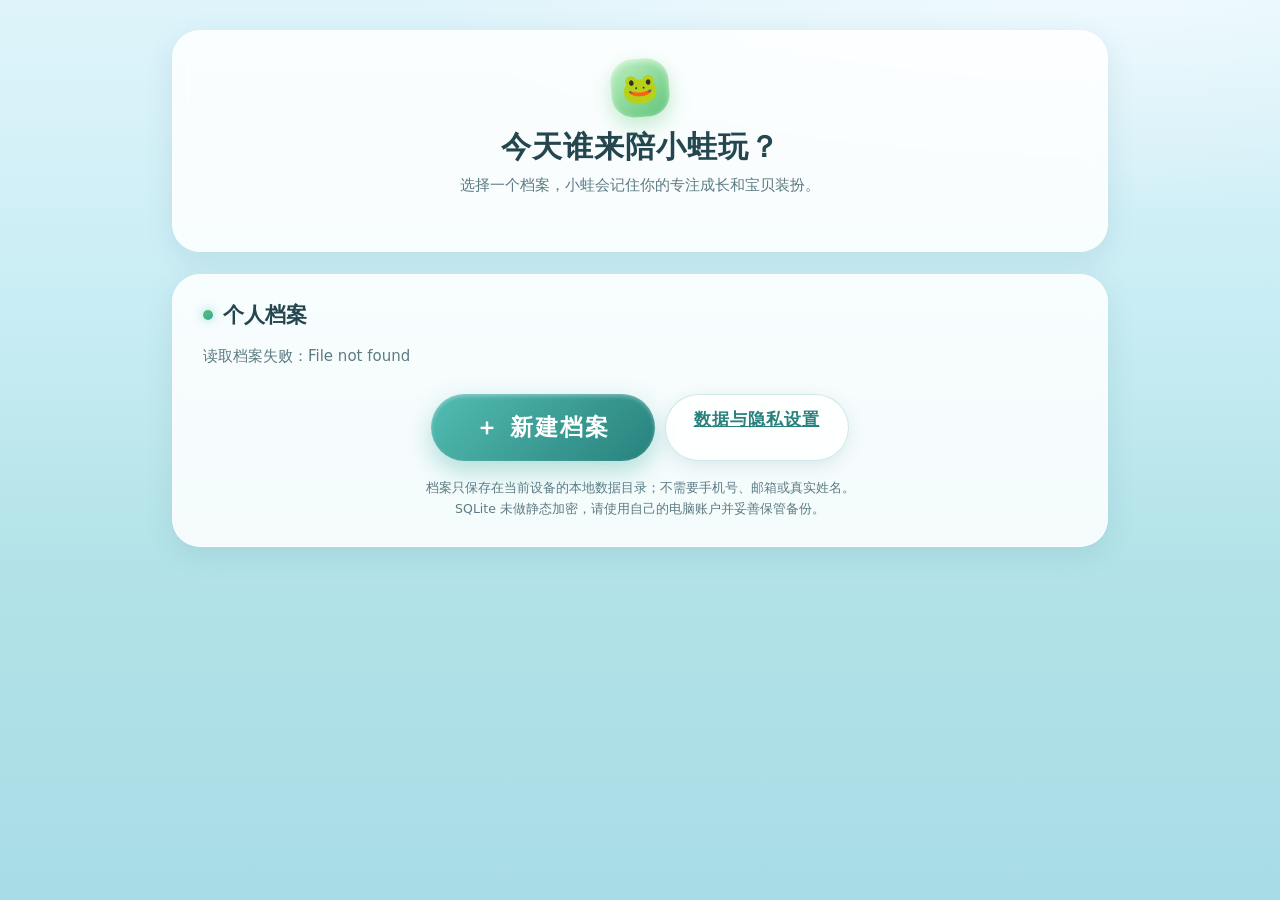
==== commit a729df99: "feat(storage): 增加本地多用户档案与 SQLite 存储 (v1.8.1)" ====
--- a/web/calibrate.html
+++ b/web/calibrate.html
@@ -220,6 +220,7 @@
   </div>
 
   <script src="assets/api.js"></script>
+  <script src="assets/profile-bridge.js"></script>
   <script src="assets/achievements.js"></script>
   <script>
     const $ = id => document.getElementById(id);
@@ -230,6 +231,10 @@
     const testMode = DeveloperTools.canTest && ["replay", "manual"].includes(requestedTest) ? requestedTest : null;
     if (requestedTest && !testMode) location.replace("calibrate.html");
     const calibrationStore = testMode ? Store.forDeveloperTest() : Store;
+    if (!testMode && !Profile.userId()) {
+      const next = "calibrate.html" + location.search;
+      location.replace("profiles.html?next=" + encodeURIComponent(next));
+    }
 
     // 心率辅助源默认关闭：只有这次显式选了（或 URL 指定）才启用。
     // 不读上次的选择，避免旧配置在用户不知情的情况下自动打开心率。
@@ -287,9 +292,11 @@
       const mode = sourceSelect.value;
       try {
         const pair = mode === "replay" ? (await replayPairs)[0] : null;
+        const profileUser = testMode ? null : Profile.userId();
         const body = mode === "replay"
           ? { mode, file: pair.rest.path }
           : { mode, osc_ports: mode === "hardware" ? localStorage.getItem("bf-osc-ports") : null };
+        if (profileUser) body.user_id = profileUser;
         // 心率辅助：页面下拉框选择，并持久化给游戏页沿用
         let heartMode = testMode ? "off" : $("heart-select").value || "off";
         if (mode === "heart" && heartMode === "off") {
@@ -519,7 +526,7 @@
         const baseline = res.baseline;
         if (!testMode) localStorage.setItem("bf-heart", state.session.heartMode);
         const saved = calibrationStore.saveCalib(baseline, res.calibration.quantiles,
-          res.score_range || res.calibration.range);
+          res.score_range || res.calibration.range, res.calibration_id);
         // 静息心率基线：校准期间心率样本足够时由服务端写入 rest_bpm，
         // 游戏页据此把心率映射成“平静/专注”分量。
         if (!testMode && res.heart && res.heart.used_as_rest && res.heart.mean != null) {
@@ -533,6 +540,12 @@
         // 校准期的去噪汇总：告诉家长这次基线是在什么信号条件下算出来的
         const sq = res.signal_quality || (res.calibration && res.calibration.signal_quality);
         const qEl = $("done-quality");
+        // 区分度过低（stretched/default）：分数区间被最小跨度撑开，判定会偏钝，
+        // 需要明确告知家长，否则同一孩子两次校准会得到完全不同的难度。
+        const rangeQuality = res.calibration && res.calibration.range_quality;
+        const weakRange = rangeQuality === "stretched" || rangeQuality === "default";
+        const weakTip = "另外，本次校准的分数区分度偏低（信号起伏太小），判定可能不够灵敏，"
+          + "建议在更有精神的时候重做一次校准。";
         if (qEl) {
           if (sq && sq.usable_ratio != null) {
             const ratio = Math.round(sq.usable_ratio * 100);
@@ -542,11 +555,16 @@
                 + "建议放松面部、压紧头带后重新校准一次。";
               qEl.style.color = "#b8860b";
             } else {
-              qEl.textContent = `信号质量：可用 ${ratio}%；其中 ${blink}% 的时段检测到眨眼并已自动修复。`;
-              qEl.style.color = "";
+              qEl.textContent = `信号质量：可用 ${ratio}%；其中 ${blink}% 的时段检测到眨眼并已自动修复。`
+                + (weakRange ? weakTip : "");
+              qEl.style.color = weakRange ? "#b8860b" : "";
             }
+          } else if (weakRange) {
+            qEl.textContent = "⚠️ " + weakTip;
+            qEl.style.color = "#b8860b";
           } else {
             qEl.textContent = "";
+            qEl.style.color = "";
           }
         }
         calibrationStore.save(state.session.id, baseline, {
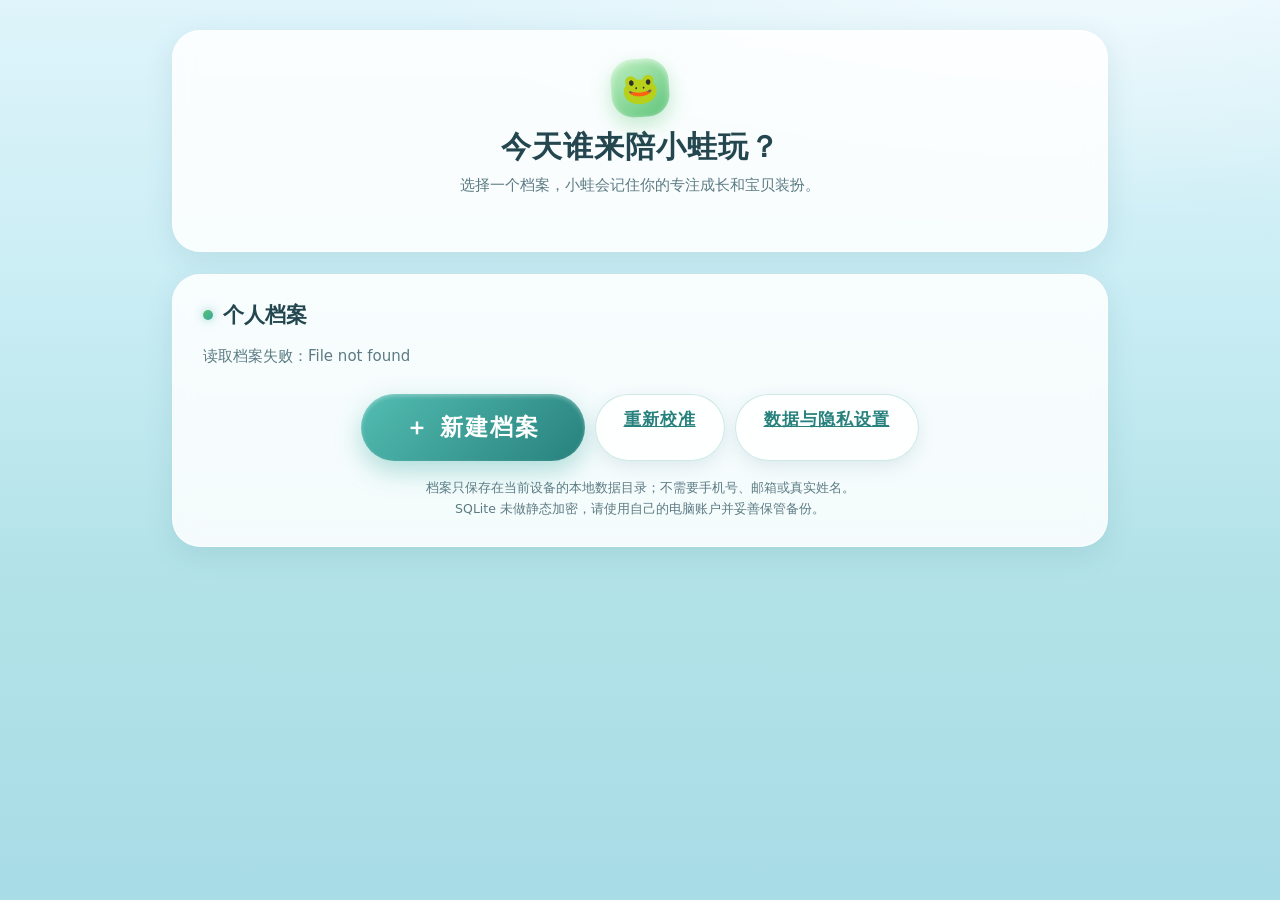
==== commit ccec0755: "feat(calibration): 增加每日游戏化校准与双基线 (v1.8.2)" ====
--- a/web/calibrate.html
+++ b/web/calibrate.html
@@ -10,6 +10,14 @@
     .calib-hero { text-align: center; padding: 22px 30px 10px; }
     .stage { min-height: 320px; display: flex; flex-direction: column; align-items: center; justify-content: center; gap: 10px; }
     .stage.hidden { display: none; }
+    .stage-progress { width:min(420px,100%); height:10px; border-radius:999px; background:rgba(58,167,160,.14); overflow:hidden; }
+    .stage-progress i { display:block; height:100%; width:0; border-radius:999px; background:linear-gradient(90deg,#9fe3a3,#3aa7a0); transition:width .2s; }
+    .tutorial-card { width:min(520px,100%); padding:16px 18px; border-radius:20px; background:rgba(255,255,255,.8); box-shadow:0 8px 22px rgba(47,110,128,.1); }
+    .tut-track { position:relative; height:26px; border-radius:999px; background:#e8f5eb; overflow:hidden; margin:12px 0; cursor:pointer; }
+    .tut-fill { height:100%; width:0; background:linear-gradient(90deg,#9fe3a3,#3aa7a0); }
+    .tut-zone { position:absolute; top:0; bottom:0; background:rgba(255,196,45,.72); border-left:2px solid #f0b429; border-right:2px solid #f0b429; }
+    .tut-tap { width:100%; margin-top:4px; }
+    .tut-hint { font-size:13px; color:var(--ink-soft); text-align:center; }
     .calib-hero { position: relative; padding: 22px 26px 20px; }
     .calib-header { display: flex; align-items: center; justify-content: space-between; gap: 12px; flex-wrap: wrap; }
 
@@ -118,7 +126,7 @@
         <div class="idle-icon">🌙</div>
         <div class="guide-text" style="margin:6px 0 2px">准备好了吗？</div>
         <p class="hint" id="idle-hint" style="font-size:15.5px;max-width:520px">
-          先跟着视频放松 60 秒，只做一件事：让自己静下来。系统会记下你今天的状态，把 50 分定成你的专注线。
+          先陪小蛙安静坐 30 秒，再看小蛙蓄力、点一下；今天的状态会这样记下来。不会计分，也不发商城币。
         </p>
         <div class="btn-row" style="margin-top:14px">
           <button id="btn-start" class="btn btn-primary">开始校准</button>
@@ -139,7 +147,7 @@
             <span class="countdown" id="countdown">—</span>
             <span class="cd-label">秒</span>
           </div>
-          <div class="focus-bar-wrap" style="width:100%;max-width:520px">
+          <div class="focus-bar-wrap hidden" id="focus-bar-wrap" style="width:100%;max-width:520px">
             <div class="focus-bar-label">
               <span>现在的状态</span>
               <span class="pct" id="focus-pct">—</span>
@@ -147,6 +155,16 @@
             <div class="focus-bar-track">
               <div class="focus-bar-fill" id="focus-fill"></div>
             </div>
+          </div>
+          <div class="stage-progress" aria-label="校准进度"><i id="stage-fill"></i></div>
+          <div class="tutorial-card hidden" id="tutorial-game">
+            <div class="guide-text" style="font-size:17px">看小蛙蓄力，黄色区域到了就轻轻点一下</div>
+            <div class="tut-track" id="tut-track" role="button" tabindex="0" aria-label="蓄力条，点击陪小蛙起跳">
+              <div class="tut-fill" id="tut-fill"></div>
+              <div class="tut-zone" id="tut-zone"></div>
+            </div>
+            <button class="btn btn-primary tut-tap" id="tut-tap" type="button">点一下，陪小蛙起跳</button>
+            <p class="tut-hint">点早一点或晚一点都没关系，这只是练习。</p>
           </div>
           <p id="calib-signal" class="hint" role="status"></p>
           <div id="signal-quality" class="sq-badge hidden" role="status"></div>
@@ -174,15 +192,15 @@
       <!-- 校准完成 -->
       <div class="stage hidden" id="done">
         <div class="ripple-wrap"><div class="ripple">✅</div></div>
-        <div class="guide-text" style="margin-top:8px">校准完成！</div>
-        <div class="big-num" id="baseline-show">—</div>
+        <div class="guide-text" style="margin-top:8px">小蛙准备好啦！</div>
+        <div class="big-num" id="baseline-show">✓</div>
         <div class="hint" id="heart-rest-show" style="font-size:13.5px;margin-top:2px">—</div>
         <p class="hint" style="max-width:520px">
-          当前信号已完成定标：50 分是今天的「专注线」，达到它青蛙就能蓄力起跳。
+          今天的游戏会记住你刚才的状态。现在可以陪小蛙去池塘玩了。
         </p>
         <p class="hint" id="done-quality" style="max-width:520px;font-size:13px"></p>
         <p class="hint" id="valid-tip" style="max-width:520px;font-size:13.5px">
-          校准后 1 小时内有效：刷新或关闭页面都无需重新校准，超过 1 小时需重新校准。
+          今日校准有效：同一天、同一设备可连续使用；换设备、重新佩戴或明天需要重新校准。
         </p>
         <div class="btn-row" style="margin-top:10px">
           <button id="btn-play" class="btn btn-primary">选择时长 →</button>
@@ -296,6 +314,11 @@
         const body = mode === "replay"
           ? { mode, file: pair.rest.path }
           : { mode, osc_ports: mode === "hardware" ? localStorage.getItem("bf-osc-ports") : null };
+        const deviceKey = mode === "hardware"
+          ? ["hardware", body.osc_ports || "", "", ""].join("|") : mode;
+        body.purpose = "calibration";
+        body.device_key = deviceKey;
+        body.timezone_offset_min = new Date().getTimezoneOffset();
         if (profileUser) body.user_id = profileUser;
         // 心率辅助：页面下拉框选择，并持久化给游戏页沿用
         let heartMode = testMode ? "off" : $("heart-select").value || "off";
@@ -315,6 +338,7 @@
           mode,
           file: (res.source && res.source.file) || null,
           osc_ports: (res.source && res.source.osc_ports) || null,
+          deviceKey,
           heartMode,
         };
         startCalibration();
@@ -373,65 +397,159 @@
       el.replaceChildren(dot, txt);
     }
 
+    // v1.8.2 四阶段：设备检查 → 自然观察 30s → 游戏教学 30s → 计算结果。
+    // 页面停留时间不是有效时间：只有 valid 帧的相邻间隔才累计。
+    const STAGE_CFG = { natural: 30, tutorial: 30, max: 75, min: 20 };
+    let tutorialRaf = 0;
+
+    function stageFill(validSec, target) {
+      $("stage-fill").style.width = Math.max(0, Math.min(100, validSec / target * 100)) + "%";
+    }
+
+    function startNatural(firstFrame) {
+      state.stage = "natural";
+      state.stageStartT = Math.max(0, Number(firstFrame.t) || 0);
+      state.stageValid = 0;
+      state.lastT = state.stageStartT;
+      state.stageWindows.natural = { start: state.stageStartT, end: null };
+      $("guide").textContent = "小蛙陪你安静坐一会儿，看着池塘就好";
+      $("calib-signal").textContent = "正在记录今天的自然状态…";
+      $("countdown").textContent = String(STAGE_CFG.natural);
+      $("focus-bar-wrap").classList.add("hidden");
+      $("tutorial-game").classList.add("hidden");
+      stageFill(0, STAGE_CFG.natural);
+    }
+
+    function startTutorial() {
+      state.stageWindows.natural.end = state.currentT;
+      state.stage = "tutorial";
+      state.stageStartT = state.currentT;
+      state.stageValid = 0;
+      state.lastT = state.currentT;
+      state.stageWindows.tutorial = { start: state.currentT, end: null };
+      $("guide").textContent = "看蓄力条，黄色区域到了就轻轻点一下";
+      $("calib-signal").textContent = "这只是练习，不计分，也不会发商城币。";
+      $("countdown").textContent = String(STAGE_CFG.tutorial);
+      $("tutorial-game").classList.remove("hidden");
+      $("focus-bar-wrap").classList.add("hidden");
+      stageFill(0, STAGE_CFG.tutorial);
+      tutorialRaf = requestAnimationFrame(tutorialTick);
+    }
+
+    function tutorialTick(ts) {
+      if (state.stage !== "tutorial") return;
+      const cycle = 2600;
+      const p = (ts % cycle) / cycle;
+      const charge = Math.round(p * 100);
+      const zoneLo = 38 + Math.round(18 * (0.5 + 0.5 * Math.sin(ts / 5200)));
+      const zoneHi = Math.min(94, zoneLo + 20);
+      state.tutCharge = charge;
+      state.tutZone = [zoneLo, zoneHi];
+      $("tut-fill").style.width = charge + "%";
+      $("tut-zone").style.left = zoneLo + "%";
+      $("tut-zone").style.width = (zoneHi - zoneLo) + "%";
+      tutorialRaf = requestAnimationFrame(tutorialTick);
+    }
+
+    function recordTutorialTap() {
+      if (state.stage !== "tutorial") return;
+      const z = state.tutZone || [0, 0];
+      state.tutorialEvents.push({
+        t: state.currentT,
+        charge: state.tutCharge ?? 0,
+        zone_lo: z[0], zone_hi: z[1],
+      });
+      $("tut-tap").textContent = "好棒，再点一下";
+    }
+
+    function onCalibrationFrame(f) {
+      const valid = !!(f && f.valid && f.focus != null);
+      state.currentT = Number(f && f.t) || 0;
+      updateQualityBadge(f && f.artifact);
+      if (state.stage === "check") {
+        if (valid) {
+          clearTimeout(state.checkTimer);
+          startNatural(f);
+        } else if (state.currentT >= (state.session.mode === "heart" ? 25 : 12)) {
+          showCalibrationError(state.signalHelp || "未收到足够信号，请检查设备连接。");
+        }
+        return;
+      }
+      if (state.stage !== "natural" && state.stage !== "tutorial") return;
+      if (valid && state.lastT != null && state.currentT > state.lastT) {
+        state.stageValid += Math.min(1.0, state.currentT - state.lastT);
+      }
+      state.lastT = state.currentT;
+      const target = STAGE_CFG[state.stage];
+      const remain = Math.max(0, Math.ceil(target - state.stageValid));
+      $("countdown").textContent = String(remain);
+      stageFill(state.stageValid, target);
+      if (state.stage === "natural") {
+        if (!valid) $("calib-signal").textContent = "信号有点不稳，先调整一下也没关系。";
+        else $("calib-signal").textContent = "正在记录今天的自然状态…";
+        if (state.stageValid >= target) startTutorial();
+        else if (state.currentT - state.stageStartT >= STAGE_CFG.max) {
+          if (state.stageValid >= STAGE_CFG.min) startTutorial();
+          else showCalibrationError("自然观察的有效信号不足，请检查电极后重试。");
+        }
+      } else {
+        if (!valid) $("calib-signal").textContent = "信号有点不稳，先调整一下也没关系。";
+        if (state.stageValid >= target) finishCalibration();
+        else if (state.currentT - state.stageStartT >= STAGE_CFG.max) {
+          if (state.stageValid >= STAGE_CFG.min) finishCalibration();
+          else showCalibrationError("游戏教学的有效信号不足，请稍微休息后再试。");
+        }
+      }
+    }
+
     function startCalibration() {
       state.running = true;
+      state.done = false;
+      state.stage = "check";
+      state.stageValid = 0;
+      state.lastT = null;
+      state.currentT = 0;
+      state.tutorialEvents = [];
+      state.stageWindows = { natural: null, tutorial: null };
       $("idle").classList.add("hidden");
       $("done").classList.add("hidden");
       $("running").classList.remove("hidden");
       $("source-select").disabled = true;
       $("heart-select").disabled = true;
+      $("focus-bar-wrap").classList.add("hidden");
+      $("tutorial-game").classList.add("hidden");
       $("manual-ctl").classList.toggle("hidden", state.session.mode !== "manual");
-      // 整段视频当校准：时长取视频全长（上限 10 分钟）
-      planSec = 40;
-      videoMode = false;
-      if (relaxVideo && !relaxVideo.classList.contains("gone")
-          && isFinite(relaxVideo.duration) && relaxVideo.duration > 5) {
-        planSec = Math.min(600, Math.round(relaxVideo.duration));
-        videoMode = true;
-      }
-      syncIdleCopy();
-      $("countdown").textContent = String(planSec);
-      $("focus-pct").textContent = "—";
-      $("focus-fill").style.width = "0%";
-      $("calib-signal").textContent = "正在等待信号…";
-      const signalHelp = state.session.mode === "hardware"
+      $("video-frame").classList.add("hidden");
+      $("calib-signal").textContent = "准备好啦，我们先陪小蛙坐一会儿。";
+      $("countdown").textContent = "…";
+      stageFill(0, 1);
+      state.signalHelp = state.session.mode === "hardware"
         ? "未收到脑电信号。请检查 Xmuse 是否已连接并开启脑电输出。"
         : state.session.mode === "heart"
           ? "未收到心率信号。请检查 AirPods 是否正在采集心率。"
           : "未收到测试信号，请重试。";
-      let hasSignal = false;
-      playRelaxVideo(true);
-
+      clearTimeout(state.checkTimer);
+      state.checkTimer = setTimeout(() => {
+        if (state.stage === "check") {
+          showCalibrationError(state.signalHelp || "还没有收到设备信号，请检查连接。");
+        }
+      }, state.session.mode === "heart" ? 26000 : 15000);
       state.es = API.stream(state.session.id, {
-        onFrame(f) {
-          const valid = f.valid && f.focus != null;
-          hasSignal ||= valid;
-          const pct = valid ? Math.round(f.focus * 100) : 0;
-          $("focus-pct").textContent = valid ? pct + "%" : "—";
-          $("focus-fill").style.width = pct + "%";
-          const status = $("calib-signal");
-          // 去噪模块的即时质量反馈：这句话比"未收到信号"更能指导用户调整
-          updateQualityBadge(f.artifact);
-          const next = valid ? "" : (f.reason === "artifact" && f.artifact && f.artifact.hint
-            ? f.artifact.hint : signalHelp);
-          if (status.textContent !== next) status.textContent = next;
-          $("countdown").textContent = Math.max(0, Math.ceil(planSec - f.t));
-          updateGuide(f.t);
-          const signalWait = state.session.mode === "heart" ? 25 : 12;
-          if ((!hasSignal && f.t >= signalWait) || (!valid && f.t >= planSec)) {
-            showCalibrationError(signalHelp);
-          } else if (f.t >= planSec) {
-            finishCalibration();
-          }
-        },
-        onEnd() { showCalibrationError("校准连接已结束，请重试。"); },
-        onError() { showCalibrationError("连接中断，请重试校准。"); },
+        onFrame: onCalibrationFrame,
+        onEnd() { if (state.stage !== "done") showCalibrationError("校准连接已结束，请重试。"); },
+        onError() { if (state.stage !== "done") showCalibrationError("连接中断，请重试校准。"); },
         onStatus(status) {
           if (status === "reconnecting") $("calib-signal").textContent = "正在重新连接…";
         },
       });
     }
 
+    $("tut-tap").addEventListener("click", recordTutorialTap);
+    $("tut-track").addEventListener("click", recordTutorialTap);
+    $("tut-track").addEventListener("keydown", e => {
+      if (e.key === "Enter" || e.key === " ") { e.preventDefault(); recordTutorialTap(); }
+    });
+
     // 视频整段播放：它本身就是校准引导，中途不暂停
     const relaxVideo = document.getElementById("relax-video");
 
@@ -441,25 +559,18 @@
         && isFinite(relaxVideo.duration) && relaxVideo.duration > 5;
     }
     function syncIdleCopy() {
-      const el = document.getElementById("idle-hint");
       const slogan = document.getElementById("calib-slogan");
       if (slogan) {
         slogan.textContent = testMode
           ? (testMode === "replay" ? "EDF 回放验证" : "手动模拟校准") + " · 开发者模式"
-          : params.get("reason") === "expired"
-          ? "上次校准已超过 1 小时，需要重新校准一次"
-          : videoReady()
-          ? "先跟着视频放松一会儿，再开始玩"
-          : "先放松 20 秒，再做 20 秒心算";
-      }
-      if (!el) return;
-      if (videoReady()) {
-        const sec = Math.min(600, Math.round(relaxVideo.duration));
-        el.textContent =
-          `先跟着视频放松 ${sec} 秒，只做一件事：让自己静下来。系统会记下你今天的状态，把 50 分定成你的专注线。`;
-      } else {
-        el.textContent =
-          "先放松 20 秒，再做 20 秒心算。系统会取两段中间的位置作为今天的专注线（50 分）——分数跟着你当天走，不套固定数值。";
+          : params.get("reason") === "expired" || params.get("reason") === "daily" ? "今天的校准需要重做一次"
+          : "先陪小蛙坐一会儿，再玩一次蓄力";
+      }
+      const el = document.getElementById("idle-hint");
+      if (el) {
+        el.textContent = testMode
+          ? "开发者测试会走同一套阶段流程，但测试校准不会建立真实儿童的长期参考基线。"
+          : "先陪小蛙安静坐 30 秒，再看小蛙蓄力、点一下；今天的状态会这样记下来。不会计分，也不发商城币。";
       }
     }
     if (relaxVideo) {
@@ -516,54 +627,58 @@
       // 倒计时结束，结果还没回来：显示加载进度条
       $("running").classList.add("hidden");
       $("loading").classList.remove("hidden");
+      state.stage = "done";
       try {
         const t0 = performance.now();
-        const res = await API.post(`/api/session/${state.session.id}/calibrate`, { duration: planSec, video_full: videoMode });
+        const total = Math.max(1, Math.min(180, state.currentT || 0));
+        if (state.stageWindows.natural && state.stageWindows.natural.end == null) {
+          state.stageWindows.natural.end = state.currentT;
+        }
+        if (state.stageWindows.tutorial && state.stageWindows.tutorial.end == null) {
+          state.stageWindows.tutorial.end = state.currentT;
+        }
+        const res = await API.post(`/api/session/${state.session.id}/calibrate`, {
+          duration: total,
+          protocol: "daily_v2",
+          stage_windows: state.stageWindows,
+          tutorial_events: state.tutorialEvents,
+          elapsed_sec: total,
+          device_key: state.session.deviceKey,
+          timezone_offset_min: new Date().getTimezoneOffset(),
+        });
         // 服务端只补足尚未采满的剩余时间（通常立即返回），保证加载条至少显示 0.9s，避免一闪而过
         const wait = 900 - (performance.now() - t0);
         if (wait > 0) await new Promise(r => setTimeout(r, wait));
         if (leaving) return;
         const baseline = res.baseline;
+        const cal = res.calibration || {};
         if (!testMode) localStorage.setItem("bf-heart", state.session.heartMode);
-        const saved = calibrationStore.saveCalib(baseline, res.calibration.quantiles,
-          res.score_range || res.calibration.range, res.calibration_id);
-        // 静息心率基线：校准期间心率样本足够时由服务端写入 rest_bpm，
-        // 游戏页据此把心率映射成“平静/专注”分量。
+        const saved = calibrationStore.saveCalib(baseline, cal.quantiles,
+          res.score_range || cal.range, res.calibration_id || cal.calibration_id, {
+            calibration_date: cal.calibration_date,
+            device_key: cal.device_key || state.session.deviceKey,
+            protocol_version: cal.protocol_version,
+            status: res.status || cal.status,
+            reference_baseline_id: res.reference_baseline?.id || cal.reference_baseline_id,
+          });
         if (!testMode && res.heart && res.heart.used_as_rest && res.heart.mean != null) {
           localStorage.setItem("bf-heart-rest", String(Math.round(res.heart.mean)));
         }
-        const until = new Date(saved.at + Store.CALIB_TTL_MS);
-        const untilText = until.toLocaleTimeString("zh-CN", { hour: "2-digit", minute: "2-digit" });
         $("valid-tip").textContent =
-          testMode ? "测试基线仅在当前标签页使用，与玩家校准分开保存。"
-            : `校准后 1 小时内有效（至 ${untilText}）：刷新或关闭页面都无需重新校准，超过 1 小时需重新校准。`;
-        // 校准期的去噪汇总：告诉家长这次基线是在什么信号条件下算出来的
-        const sq = res.signal_quality || (res.calibration && res.calibration.signal_quality);
+          testMode ? "测试校准仅在当前标签页使用，且不会建立真实儿童长期参考基线。"
+            : "今日校准有效：可以连续游戏；换设备、重新佩戴、长时间中断或明天需要重新校准。";
+        const sq = res.signal_quality || cal.signal_quality;
         const qEl = $("done-quality");
-        // 区分度过低（stretched/default）：分数区间被最小跨度撑开，判定会偏钝，
-        // 需要明确告知家长，否则同一孩子两次校准会得到完全不同的难度。
-        const rangeQuality = res.calibration && res.calibration.range_quality;
-        const weakRange = rangeQuality === "stretched" || rangeQuality === "default";
-        const weakTip = "另外，本次校准的分数区分度偏低（信号起伏太小），判定可能不够灵敏，"
-          + "建议在更有精神的时候重做一次校准。";
+        const weakRange = res.status === "stretched" || cal.range_quality === "stretched";
         if (qEl) {
-          if (sq && sq.usable_ratio != null) {
-            const ratio = Math.round(sq.usable_ratio * 100);
-            const blink = Math.round((sq.blink_frame_ratio || 0) * 100);
-            if (sq.usable_ratio < 0.6) {
-              qEl.textContent = `⚠️ 本次校准只有 ${ratio}% 的时间信号可用（眨眼或电极接触不良偏多）。`
-                + "建议放松面部、压紧头带后重新校准一次。";
-              qEl.style.color = "#b8860b";
-            } else {
-              qEl.textContent = `信号质量：可用 ${ratio}%；其中 ${blink}% 的时段检测到眨眼并已自动修复。`
-                + (weakRange ? weakTip : "");
-              qEl.style.color = weakRange ? "#b8860b" : "";
-            }
-          } else if (weakRange) {
-            qEl.textContent = "⚠️ " + weakTip;
+          if (res.status && res.status !== "ok") {
+            qEl.textContent = "本次校准的有效区间偏窄，已保留最小跨度保护；建议在更有精神时重做一次。";
             qEl.style.color = "#b8860b";
+          } else if (sq && sq.usable_ratio != null) {
+            qEl.textContent = `自然观察和游戏教学都完成了；信号可用 ${Math.round(sq.usable_ratio * 100)}%。`;
+            qEl.style.color = "";
           } else {
-            qEl.textContent = "";
+            qEl.textContent = "自然观察和游戏教学都完成了。";
             qEl.style.color = "";
           }
         }
@@ -571,6 +686,7 @@
           mode: state.session.mode,
           file: state.session.file,
           osc_ports: state.session.osc_ports,
+          device_key: state.session.deviceKey,
         });
         // 第一次校准成功 → 解锁「池塘小卫士」（开发者试玩不计入）
         if (!testMode) Achievements.recordCalib();
@@ -585,10 +701,7 @@
         if (leaving) return;
         $("loading").classList.add("hidden");
         $("done").classList.remove("hidden");
-        const rng = res.score_range || res.calibration.range || {};
-        $("baseline-show").textContent =
-          (rng.low != null ? Math.round(rng.low * 100) : "—") + " – " +
-          (rng.high != null ? Math.round(rng.high * 100) : "—");
+        $("baseline-show").textContent = "✓ 今日有效";
         $("source-select").disabled = !!testMode;
         $("heart-select").disabled = false;
         // 校准期间采到的心率样本：显示静息心率，并作为游戏页的融合参照
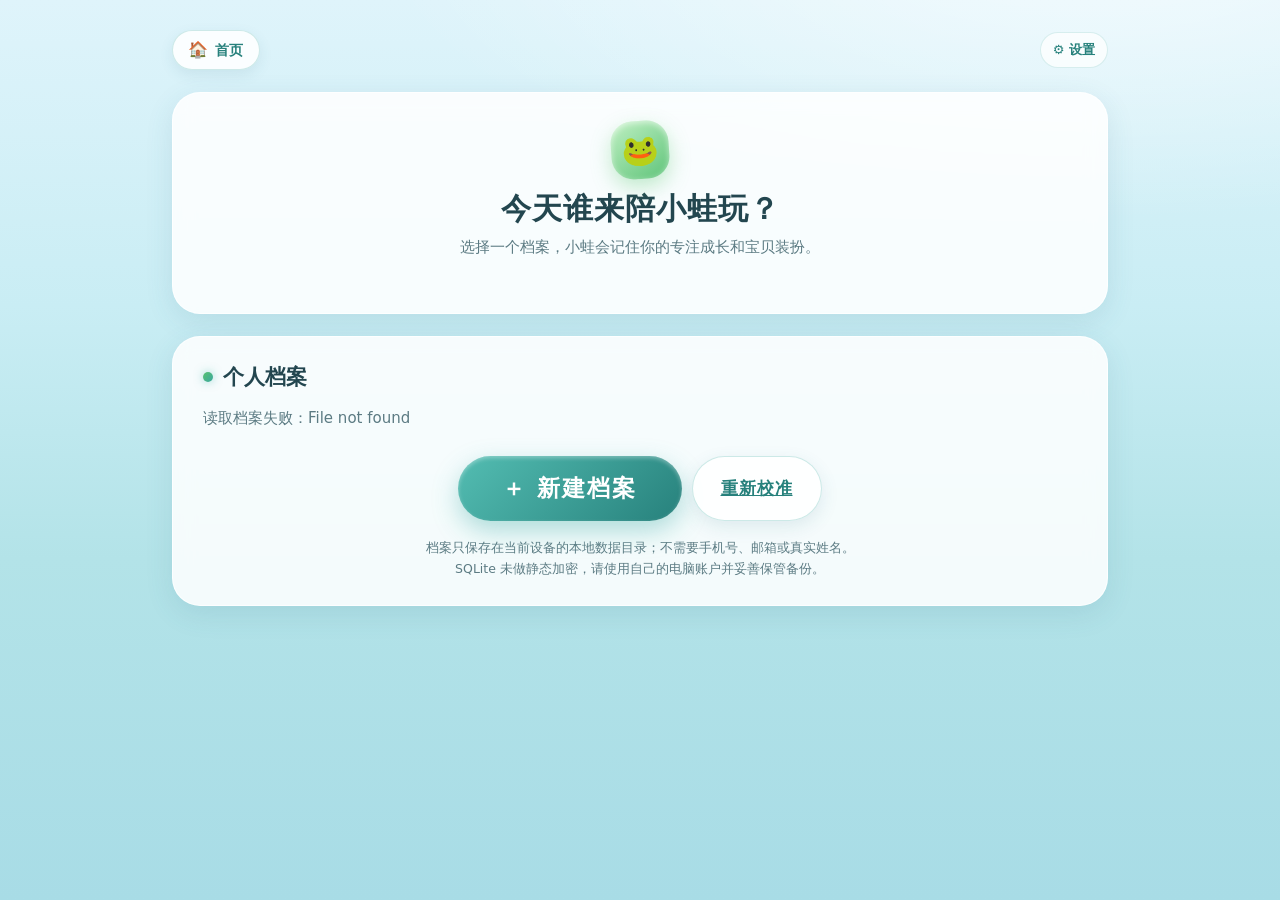
==== commit b6d20e47: "feat(ui): 统一全站布局、导航与按钮规范 (v1.9.2)" ====
--- a/web/calibrate.html
+++ b/web/calibrate.html
@@ -5,6 +5,7 @@
   <meta name="viewport" content="width=device-width, initial-scale=1.0">
   <title>脑电校准 - 专注小蛙</title>
   <link rel="stylesheet" href="assets/style.css">
+  <link rel="stylesheet" href="assets/ui.css">
   <link rel="stylesheet" href="assets/vinyl.css">
   <style>
     .calib-hero { text-align: center; padding: 22px 30px 10px; }
@@ -99,6 +100,11 @@
   <div class="sky-veil sky-veil--night" aria-hidden="true"></div>
 
   <div class="wrap">
+    <div class="app-topbar">
+      <div class="app-topbar__left">
+        <a id="btn-home" class="home-link" href="index.html"><span class="home-link__icon" aria-hidden="true">🏠</span><span>首页</span></a>
+      </div>
+    </div>
     <div class="page-skybar">
       <span class="page-skybar-label">🎨 页面配色</span>
       <div class="sky-switch" id="sky-switch" role="group" aria-label="天空模式">
@@ -118,7 +124,6 @@
             <div class="slogan" id="calib-slogan">先跟着视频放松一会儿</div>
           </div>
         </div>
-        <a id="btn-home" class="btn btn-sm btn-ghost" href="index.html">返回首页</a>
       </div>
 
       <!-- 待校准 -->
@@ -375,6 +380,17 @@
       startButton.focus();
     }
 
+    // 返回首页/开发者页前，正在校准必须确认；确认后立即关闭 SSE
+    // 并结束后台 Session，避免离开页面后仍保留监测连接。
+    $("btn-home").addEventListener("click", e => {
+      if (state.running && !confirm("校准还在进行。离开会结束本次未完成的校准，确定返回吗？")) {
+        e.preventDefault();
+        return;
+      }
+      leaving = true;
+      stopCalibration();
+    });
+
     window.addEventListener("pagehide", () => {
       leaving = true;
       stopCalibration();
--- a/web/assets/ui.css
+++ b/web/assets/ui.css
@@ -0,0 +1,247 @@
+/* ============================================================
+   专注小蛙 · 全站 UI 规范 v1.9.2
+   - 顶部首页入口 / 页面操作区
+   - 按钮、标签页、图标按钮的统一居中与尺寸
+   - 空状态 / 错误 / 加载状态的公共外观
+   只做界面一致性，不改变业务逻辑与脑电算法。
+   ============================================================ */
+
+:root {
+  --ui-control-height: 42px;
+  --ui-control-radius: 999px;
+  --ui-control-border: rgba(58, 167, 160, .24);
+  --ui-control-bg: rgba(255, 255, 255, .88);
+  --ui-control-shadow: 0 5px 14px rgba(47, 110, 128, .10);
+  --ui-focus: 0 0 0 4px rgba(58, 167, 160, .18);
+}
+
+/* 顶部横向栏：首页总是在左，页面级动作在右 */
+.app-topbar {
+  position: relative;
+  z-index: 20;
+  width: 100%;
+  display: flex;
+  align-items: center;
+  justify-content: space-between;
+  gap: 10px 14px;
+  flex-wrap: wrap;
+}
+
+.app-topbar__left,
+.app-topbar__actions {
+  display: flex;
+  align-items: center;
+  gap: 8px;
+  flex-wrap: wrap;
+  min-width: 0;
+}
+
+.app-topbar__spacer { flex: 1 1 20px; }
+
+/* 全站统一的“首页”入口：房子图标 + 文字，位置由各页顶部栏决定 */
+.home-link {
+  display: inline-flex;
+  align-items: center;
+  justify-content: center;
+  gap: 7px;
+  min-height: 40px;
+  padding: 8px 15px;
+  border: 1px solid var(--ui-control-border);
+  border-radius: var(--ui-control-radius);
+  background: var(--ui-control-bg);
+  color: var(--accent-dark);
+  box-shadow: var(--ui-control-shadow);
+  font-family: inherit;
+  font-size: 14px;
+  font-weight: 800;
+  line-height: 1.2;
+  letter-spacing: .2px;
+  text-align: center;
+  text-decoration: none;
+  white-space: nowrap;
+  cursor: pointer;
+  transition: transform .15s ease, background .15s ease, border-color .15s ease, box-shadow .15s ease;
+}
+
+.home-link:hover {
+  transform: translateY(-1px);
+  background: #fff;
+  border-color: rgba(58, 167, 160, .45);
+  box-shadow: 0 8px 18px rgba(47, 110, 128, .14);
+}
+
+.home-link:active { transform: translateY(0) scale(.98); }
+.home-link:focus-visible { outline: none; box-shadow: var(--ui-focus), var(--ui-control-shadow); }
+.home-link__icon { font-size: 16px; line-height: 1; }
+.home-link--compact { padding: 7px 12px; min-height: 36px; font-size: 13px; }
+
+/* 页面顶部的轻量操作胶囊（设置、档案切换等） */
+.top-link {
+  display: inline-flex;
+  align-items: center;
+  justify-content: center;
+  gap: 6px;
+  min-height: 36px;
+  padding: 7px 12px;
+  border: 1px solid rgba(58, 167, 160, .18);
+  border-radius: var(--ui-control-radius);
+  background: rgba(255, 255, 255, .72);
+  color: var(--accent-dark);
+  font-family: inherit;
+  font-size: 13px;
+  font-weight: 800;
+  line-height: 1.2;
+  text-align: center;
+  text-decoration: none;
+  white-space: nowrap;
+  cursor: pointer;
+  transition: transform .15s ease, background .15s ease, border-color .15s ease;
+}
+.top-link:hover { transform: translateY(-1px); background: #fff; border-color: rgba(58, 167, 160, .4); }
+.top-link:focus-visible { outline: none; box-shadow: var(--ui-focus); }
+
+/* ------------------------------------------------------------
+   按钮基类补齐：
+   原 .btn 只有 padding/字体，没有内部对齐规则；链接按钮、多行
+   按钮与图标按钮因此在不同页面出现垂直偏移。这里统一用
+   inline-flex 做水平/垂直居中，不改变业务按钮的尺寸与颜色。
+   ------------------------------------------------------------ */
+.btn {
+  display: inline-flex;
+  align-items: center;
+  justify-content: center;
+  gap: .45em;
+  max-width: 100%;
+  min-height: var(--ui-control-height);
+  text-align: center;
+  line-height: 1.25;
+  white-space: normal;
+  vertical-align: middle;
+}
+
+.btn-row { align-items: center; }
+.btn-row > .btn { flex: 0 1 auto; }
+.btn:focus-visible { outline: none; box-shadow: var(--ui-focus), 0 10px 26px rgba(58, 167, 160, .22); }
+.btn:disabled,
+.btn[aria-disabled="true"] { transform: none; }
+
+/* 现有页面中的胶囊链接与微型控件 */
+.growth-link,
+.mon-small-btn,
+.mon-icon,
+.mon-tabs button,
+.dw-tabs button,
+.mon-event-filter button,
+.mon-channel,
+.mon-band-legend button,
+.profile-actions button,
+.detail-actions button {
+  text-align: center;
+  line-height: 1.2;
+  vertical-align: middle;
+}
+
+.growth-link,
+.mon-small-btn {
+  display: inline-flex;
+  align-items: center;
+  justify-content: center;
+  gap: .35em;
+}
+
+.mon-icon,
+.mon-tabs button,
+.dw-tabs button,
+.mon-event-filter button,
+.mon-channel,
+.mon-band-legend button,
+.profile-actions button {
+  display: inline-flex;
+  align-items: center;
+  justify-content: center;
+}
+
+/* 标签页/筛选条：文字不能因选中态变粗而改变宽度 */
+.mon-tabs button,
+.dw-tabs button,
+.mon-event-filter button { box-sizing: border-box; }
+
+/* 危险操作：保留语义色，不靠单个页面的临时 margin 修正 */
+.btn-danger,
+.btn.danger {
+  color: #fff;
+  background: linear-gradient(135deg, #e47768, #bd5149);
+  box-shadow: 0 8px 20px rgba(189, 81, 73, .25);
+}
+.btn-danger:hover,
+.btn.danger:hover { filter: brightness(1.02); }
+
+/* 图标按钮的通用尺寸（页面可继续使用自己的尺寸类） */
+.icon-button {
+  display: inline-grid;
+  place-items: center;
+  width: 36px;
+  height: 36px;
+  padding: 0;
+  border: 1px solid var(--ui-control-border);
+  border-radius: 10px;
+  background: var(--ui-control-bg);
+  color: var(--accent-dark);
+  cursor: pointer;
+}
+.icon-button:focus-visible { outline: none; box-shadow: var(--ui-focus); }
+
+/* 公共状态：加载 / 空 / 错误 */
+.ui-state {
+  width: 100%;
+  padding: 22px 18px;
+  border: 1px dashed rgba(58, 167, 160, .22);
+  border-radius: var(--radius-md, 18px);
+  background: rgba(255, 255, 255, .55);
+  color: var(--ink-soft);
+  font-size: 13.5px;
+  line-height: 1.7;
+  text-align: center;
+}
+.ui-state--error { color: #b45549; border-color: rgba(189, 81, 73, .28); background: rgba(255, 246, 243, .72); }
+.ui-state strong { display: block; margin-bottom: 4px; color: var(--ink); font-size: 15px; }
+.ui-loading { display: inline-flex; align-items: center; justify-content: center; gap: 8px; }
+.ui-loading::before {
+  content: "";
+  width: 14px;
+  height: 14px;
+  border: 2px solid rgba(58, 167, 160, .2);
+  border-top-color: var(--accent);
+  border-radius: 50%;
+  animation: ui-spin .75s linear infinite;
+}
+@keyframes ui-spin { to { transform: rotate(360deg); } }
+
+/* 公共内容宽度/标题，供后续页面复用；不强制已有页面迁移 */
+.ui-page { width: 100%; max-width: 1180px; margin: 0 auto; padding: 24px 22px 64px; }
+.ui-page__title { font-size: clamp(24px, 3vw, 34px); line-height: 1.2; letter-spacing: .5px; }
+.ui-page__sub { margin-top: 6px; color: var(--ink-soft); font-size: 14px; line-height: 1.6; }
+
+/* 小屏下统一给顶部入口留足换行空间 */
+@media (max-width: 760px) {
+  .app-topbar { align-items: stretch; }
+  .app-topbar__left,
+  .app-topbar__actions { width: 100%; }
+  .home-link { min-height: 38px; }
+  .btn { padding-left: 22px; padding-right: 22px; }
+}
+
+@media (prefers-reduced-motion: reduce) {
+  .home-link, .top-link, .btn { transition: none; }
+  .ui-loading::before { animation-duration: .01ms; }
+}
+
+/* 游戏页的中央音乐行：只占中央列，不覆盖两侧工作台 */
+.game-media-row {
+  width: 100%;
+  display: flex;
+  justify-content: flex-end;
+  align-items: flex-start;
+  min-height: 0;
+}
+.game-media-row:empty { display: none; }
--- a/web/assets/vinyl.css
+++ b/web/assets/vinyl.css
@@ -307,7 +307,7 @@
   .vinyl-player {
     position: relative;
     inset: auto;
-    z-index: auto;
+    z-index: 45;
     width: max-content;
     flex-shrink: 0;
     margin: 12px 18px 0 auto;
@@ -332,3 +332,69 @@
   /* 展开后同样固定宽度，切换歌曲不会改变白框大小 */
   .vinyl-controls { width: 220px; padding: 4px 14px 10px; }
 }
+
+/* v1.9.2：游戏页把唱片机放进中央容器，而不是 fixed 到窗口右上角。
+   这样右侧工作台、积分、计时器和蓄力条都不会被它覆盖。 */
+.game-music-host .vinyl-player {
+  position: relative;
+  inset: auto;
+  top: auto;
+  right: auto;
+  z-index: 1;
+  width: 250px;
+  max-width: 100%;
+  margin: 0;
+  flex: 0 0 auto;
+  transform-origin: top right;
+}
+@media (max-width: 1100px) {
+  .game-music-host .vinyl-player { width: max-content; }
+}
+
+/* v1.9.2：中等宽度（常见的 1280/1440 校屏）没有足够的右侧空白容纳
+   250px 唱片机。此处收缩为可展开的小唱片按钮，避免压住页面卡片；
+   展开面板仍保留完整播放、切歌、音量与动画。游戏页使用中央容器，
+   不受这一规则影响。 */
+@media (min-width: 1101px) and (max-width: 1519px) {
+  body:not(.game-page) .vinyl-player {
+    position: fixed;
+    inset: auto;
+    top: 12px;
+    right: 12px;
+    z-index: 45;
+    width: 48px;
+    padding: 2px;
+    margin: 0;
+    border-radius: 24px;
+  }
+  body:not(.game-page) .vinyl-expand {
+    display: grid;
+    place-items: center;
+    width: 44px;
+    height: 44px;
+    margin: 0 auto;
+    border: 0;
+    border-radius: 22px;
+    background: transparent;
+    color: var(--ink);
+    font: inherit;
+    font-size: 22px;
+    cursor: pointer;
+  }
+  body:not(.game-page) .vinyl-expand:focus-visible { outline: 2px solid currentColor; }
+  body:not(.game-page) .vinyl-expand[aria-expanded="false"] + .vinyl-controls { display: none; }
+  body:not(.game-page) .vinyl-controls {
+    position: absolute;
+    top: 52px;
+    right: 0;
+    width: 236px;
+    padding: 5px 14px 10px;
+    border: 1px solid var(--card-border, rgba(255, 255, 255, .55));
+    border-radius: 18px;
+    background: var(--card, rgba(255, 255, 255, .92));
+    box-shadow: 0 12px 30px rgba(27, 57, 68, .18);
+    -webkit-backdrop-filter: blur(10px);
+    backdrop-filter: blur(10px);
+    z-index: 3;
+  }
+}
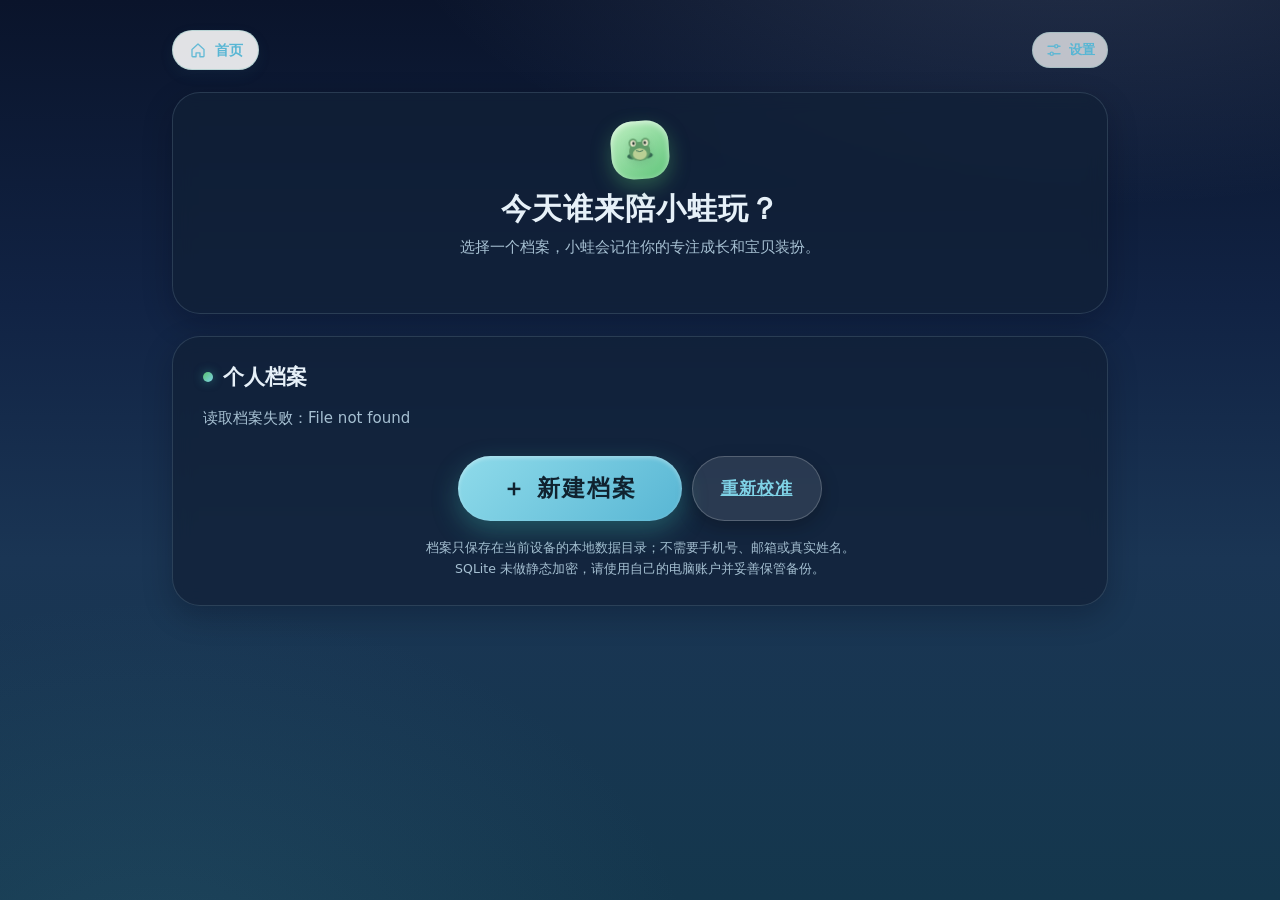
==== commit 88db4e86: "feat(ui): 统一全站小蛙、图标与视觉层级 (v1.9.3)" ====
--- a/web/calibrate.html
+++ b/web/calibrate.html
@@ -91,7 +91,10 @@
     .sq-dot{width:7px;height:7px;border-radius:50%;background:currentColor;display:inline-block;flex:0 0 auto}
   </style>
   <link rel="stylesheet" href="assets/sky.css">
+  <script src="assets/icons/icons.js"></script>
   <script src="assets/sky.js"></script>
+  <link rel="stylesheet" href="assets/icons/icons.css">
+  <link rel="stylesheet" href="assets/visual-v193.css">
 </head>
 <body>
   <div class="bubbles"><i></i><i></i><i></i><i></i><i></i><i></i><i></i></div>
@@ -102,23 +105,23 @@
   <div class="wrap">
     <div class="app-topbar">
       <div class="app-topbar__left">
-        <a id="btn-home" class="home-link" href="index.html"><span class="home-link__icon" aria-hidden="true">🏠</span><span>首页</span></a>
+        <a id="btn-home" class="home-link" href="index.html"><span class="home-link__icon" data-icon="home" aria-hidden="true"></span><span>首页</span></a>
       </div>
     </div>
     <div class="page-skybar">
-      <span class="page-skybar-label">🎨 页面配色</span>
+      <span class="page-skybar-label"><span data-icon="palette" aria-hidden="true"></span>页面配色</span>
       <div class="sky-switch" id="sky-switch" role="group" aria-label="天空模式">
-        <button type="button" class="sky-opt" data-mode="dawn" aria-pressed="false" title="黎明模式"><span aria-hidden="true">🌄</span>黎明</button>
-        <button type="button" class="sky-opt" data-mode="day" aria-pressed="false" title="白天模式"><span aria-hidden="true">☀️</span>白天</button>
-        <button type="button" class="sky-opt" data-mode="dusk" aria-pressed="false" title="傍晚模式"><span aria-hidden="true">🌇</span>傍晚</button>
-        <button type="button" class="sky-opt" data-mode="night" aria-pressed="false" title="黑夜模式"><span aria-hidden="true">🌙</span>黑夜</button>
-        <button type="button" class="sky-opt" data-mode="auto" aria-pressed="false" title="跟随系统时间（日出日落）"><span aria-hidden="true">🌗</span>跟随时间</button>
+        <button type="button" class="sky-opt" data-mode="dawn" aria-pressed="false" title="黎明模式"><span data-icon="sunrise" aria-hidden="true"></span>黎明</button>
+        <button type="button" class="sky-opt" data-mode="day" aria-pressed="false" title="白天模式"><span data-icon="sun" aria-hidden="true"></span>白天</button>
+        <button type="button" class="sky-opt" data-mode="dusk" aria-pressed="false" title="傍晚模式"><span data-icon="sunset" aria-hidden="true"></span>傍晚</button>
+        <button type="button" class="sky-opt" data-mode="night" aria-pressed="false" title="黑夜模式"><span data-icon="moon" aria-hidden="true"></span>黑夜</button>
+        <button type="button" class="sky-opt" data-mode="auto" aria-pressed="false" title="跟随系统时间（日出日落）"><span data-icon="auto" aria-hidden="true"></span>跟随时间</button>
       </div>
     </div>
     <div class="card calib-hero" id="calib-hero">
       <div class="calib-header">
         <div class="brand">
-          <div class="logo-badge">🧠</div>
+          <div class="logo-badge" data-icon="activity" aria-hidden="true"></div>
           <div>
             <h1>脑电校准</h1>
             <div class="slogan" id="calib-slogan">先跟着视频放松一会儿</div>
@@ -128,7 +131,10 @@
 
       <!-- 待校准 -->
       <div class="stage" id="idle">
-        <div class="idle-icon">🌙</div>
+        <div class="calib-idle-art" aria-hidden="true">
+          <span class="calib-moon" data-icon="moon"></span>
+          <span class="calib-frog" data-frog="calibrate"></span>
+        </div>
         <div class="guide-text" style="margin:6px 0 2px">准备好了吗？</div>
         <p class="hint" id="idle-hint" style="font-size:15.5px;max-width:520px">
           先陪小蛙安静坐 30 秒，再看小蛙蓄力、点一下；今天的状态会这样记下来。不会计分，也不发商城币。
@@ -176,9 +182,9 @@
         </div>
         <div id="manual-ctl" class="hidden" style="width:100%;max-width:520px">
           <div class="slider-row">
-            <span>😌 放松</span>
+            <span><span data-icon="leaf" aria-hidden="true"></span> 放松</span>
             <input type="range" id="manual-slider" min="0" max="100" value="25">
-            <span>🧠 专注</span>
+            <span><span data-icon="brain" aria-hidden="true"></span> 专注</span>
           </div>
           <p class="hint" style="font-size:13.5px;text-align:center;margin-top:6px">
             手动模拟模式：把滑块保持在"放松"一侧完成校准
@@ -188,7 +194,7 @@
 
       <!-- 校准结果生成中（倒计时结束 → 结果返回的间隔） -->
       <div class="stage hidden" id="loading">
-        <div class="idle-icon" style="font-size:52px">🔮</div>
+        <div class="idle-icon" data-icon="sparkles" aria-hidden="true"></div>
         <div class="guide-text" style="margin:8px 0 2px">校准结果生成中，请稍候。</div>
         <div class="loading-bar"><div class="loading-fill"></div></div>
         <p class="hint" style="font-size:14px">正在按你今天的状态定分数……</p>
@@ -196,7 +202,7 @@
 
       <!-- 校准完成 -->
       <div class="stage hidden" id="done">
-        <div class="ripple-wrap"><div class="ripple">✅</div></div>
+        <div class="ripple-wrap"><div class="ripple"><span data-icon="check"></span></div></div>
         <div class="guide-text" style="margin-top:8px">小蛙准备好啦！</div>
         <div class="big-num" id="baseline-show">✓</div>
         <div class="hint" id="heart-rest-show" style="font-size:13.5px;margin-top:2px">—</div>
@@ -222,14 +228,14 @@
             <span>信号来源</span>
             <select id="source-select">
               <option value="hardware">Xmuse 脑电波仪</option>
-              <option value="heart">❤️ 仅心率（不接脑电）</option>
+              <option value="heart">仅心率（不接脑电）</option>
             </select>
           </label>
           <label class="field" id="heart-field">
             <span>心率辅助</span>
             <select id="heart-select">
               <option value="off">不启用（纯脑电）</option>
-              <option value="hrd">❤️ AirPods 自动读取</option>
+              <option value="hrd">AirPods 自动读取</option>
             </select>
           </label>
 
@@ -244,6 +250,8 @@
 
   <script src="assets/api.js"></script>
   <script src="assets/profile-bridge.js"></script>
+  <script src="assets/pond-effects.js"></script>
+  <script src="assets/frog/frog-art.js"></script>
   <script src="assets/achievements.js"></script>
   <script>
     const $ = id => document.getElementById(id);
--- a/web/assets/icons/icons.css
+++ b/web/assets/icons/icons.css
@@ -0,0 +1,226 @@
+/* ============================================================
+   专注小蛙 · 图标与角色挂载规范 v1.9.3
+   ============================================================ */
+
+[data-icon],
+.ui-icon-host {
+  display: inline-flex;
+  align-items: center;
+  justify-content: center;
+  flex: 0 0 auto;
+  line-height: 0;
+  vertical-align: -0.14em;
+}
+
+.ui-icon {
+  display: block;
+  width: 1.05em;
+  height: 1.05em;
+  flex: 0 0 auto;
+  color: currentColor;
+  overflow: visible;
+}
+
+.home-link__icon .ui-icon,
+.page-skybar-label .ui-icon,
+.top-link .ui-icon,
+.growth-link .ui-icon,
+.sky-opt .ui-icon {
+  width: 18px;
+  height: 18px;
+}
+
+.btn .ui-icon {
+  width: 1.1em;
+  height: 1.1em;
+}
+
+.home-link__icon {
+  display: inline-flex;
+  align-items: center;
+  justify-content: center;
+  width: 20px;
+  height: 20px;
+}
+
+.page-skybar-label {
+  display: inline-flex;
+  align-items: center;
+  gap: 6px;
+}
+
+.top-link,
+.btn,
+.growth-link {
+  gap: .45em;
+}
+
+.frog-art-host {
+  display: inline-flex;
+  align-items: center;
+  justify-content: center;
+  line-height: 0;
+}
+
+.frog-art {
+  display: block;
+  width: 100%;
+  height: 100%;
+  overflow: visible;
+}
+
+.logo-badge .frog-art {
+  width: 78%;
+  height: 78%;
+  filter: drop-shadow(0 3px 5px rgba(35, 88, 71, .16));
+}
+
+.profile-avatar .frog-art {
+  width: 78%;
+  height: 78%;
+}
+
+.avatar-opt .frog-art {
+  width: 82%;
+  height: 82%;
+}
+
+.avatar-opt .avatar-icon {
+  width: 27px;
+  height: 27px;
+}
+
+.growth-brand .frog-dot .frog-art {
+  width: 72%;
+  height: 72%;
+}
+
+.growth-brand .frog-dot .ui-icon {
+  width: 25px;
+  height: 25px;
+}
+
+.growth-frog-scene .frog-emoji {
+  width: 92px;
+  height: 92px;
+  display: grid;
+  place-items: center;
+}
+
+.growth-frog-scene .frog-emoji .frog-art {
+  width: 100%;
+  height: 100%;
+  filter: drop-shadow(0 8px 8px rgba(35, 88, 71, .16));
+}
+
+.growth-day .frog-art {
+  width: 18px;
+  height: 18px;
+  margin: 0 auto;
+  filter: drop-shadow(0 1px 1px rgba(35, 88, 71, .12));
+}
+
+.cheer-frog .frog-art {
+  width: 100%;
+  height: 100%;
+}
+
+.ach-cine__frog .frog-art {
+  width: 100%;
+  height: 100%;
+}
+
+.ach-item__icon .ui-icon {
+  width: 24px;
+  height: 24px;
+}
+
+.growth-tag .ui-icon,
+.growth-row .tail .ui-icon {
+  width: 15px;
+  height: 15px;
+  vertical-align: -2px;
+}
+
+.profile-calib .ui-icon,
+.ui-state .ui-icon {
+  width: 15px;
+  height: 15px;
+}
+
+/* 眼睛位移由 SVG transform 承担；不要在此写 CSS transform，避免覆盖眨眼分组 */
+.frog-eye-wrap { transform-box: fill-box; }
+
+.frog-eye {
+  transform-box: fill-box;
+  transform-origin: center;
+}
+
+@media (prefers-reduced-motion: no-preference) {
+  .frog-art .frog-eye {
+    animation: v-frog-blink 5.2s ease-in-out infinite;
+  }
+}
+
+@keyframes v-frog-blink {
+  0%, 93%, 100% { transform: scaleY(1); }
+  96% { transform: scaleY(.14); }
+}
+
+/* 图标不参与文字排版基线造成的上下跳动 */
+.ui-icon-host > svg { display: block; }
+
+/* 页面品牌位：图标与首页青蛙徽章的视觉重量一致 */
+.logo-badge .ui-icon {
+  width: 55%;
+  height: 55%;
+}
+
+.calib-idle-art {
+  position: relative;
+  width: 132px;
+  height: 104px;
+  display: grid;
+  place-items: center;
+  margin-bottom: 2px;
+}
+.calib-idle-art .calib-moon {
+  position: absolute;
+  right: 3px;
+  top: 3px;
+  color: #f2bf5f;
+  opacity: .95;
+}
+.calib-idle-art .calib-moon .ui-icon {
+  width: 28px;
+  height: 28px;
+}
+.calib-idle-art .calib-frog {
+  width: 100px;
+  height: 100px;
+  filter: drop-shadow(0 10px 18px rgba(58, 167, 160, .24));
+  animation: frogBreathe 3.4s ease-in-out infinite;
+}
+.calib-idle-art .calib-frog .frog-art {
+  width: 100%;
+  height: 100%;
+}
+
+.t .frog-art-host {
+  width: 1.18em;
+  height: 1.18em;
+  vertical-align: -.2em;
+}
+
+.growth-tag-icon,
+.growth-tag-frog {
+  width: 15px;
+  height: 15px;
+  flex: 0 0 auto;
+  vertical-align: -2px;
+}
+
+.ach-frog {
+  width: 31px;
+  height: 31px;
+}
--- a/web/assets/visual-v193.css
+++ b/web/assets/visual-v193.css
@@ -0,0 +1,255 @@
+/* ============================================================
+   专注小蛙 · 全站视觉一致性规范 v1.9.3
+   自然、温和、轻松、可爱、低视觉负荷。
+   只做容器层级、边框、留白、字体层级与图标尺寸统一，
+   不改变任何业务状态、算法、计分或数据结构。
+   ============================================================ */
+
+:root {
+  --v-line: rgba(47, 110, 128, .11);
+  --v-line-soft: rgba(47, 110, 128, .065);
+  --v-surface-soft: rgba(255, 255, 255, .58);
+  --v-surface-quiet: rgba(255, 255, 255, .38);
+  --v-card-radius: 24px;
+  --v-card-shadow: 0 10px 30px rgba(47, 110, 128, .09);
+  --v-icon-stroke: 1.8px;
+}
+
+html[data-sky="dusk"],
+html[data-sky="night"] {
+  --v-line: rgba(190, 220, 240, .15);
+  --v-line-soft: rgba(190, 220, 240, .085);
+  --v-surface-soft: rgba(255, 255, 255, .075);
+  --v-surface-quiet: rgba(255, 255, 255, .04);
+  --v-card-shadow: 0 10px 30px rgba(0, 6, 16, .24);
+}
+
+/* 页面顶部图标与标题保持同一视觉重量 */
+.home-link__icon,
+.top-link .ui-icon,
+.page-skybar-label .ui-icon {
+  opacity: .9;
+}
+
+.page-skybar-label {
+  letter-spacing: .4px;
+}
+
+.sky-opt .ui-icon {
+  color: currentColor;
+  opacity: .9;
+}
+
+/* 外层卡片：浅描边 + 柔和阴影；不再使用高对比白色硬边 */
+.card,
+.growth-card,
+.profiles-hero,
+.parent-gate__card {
+  border-color: var(--v-line);
+  box-shadow: var(--v-card-shadow);
+}
+
+/* 同一视觉区域内的子卡：去重复描边，用底色和留白分层 */
+.profile-card {
+  border-color: transparent;
+  background: var(--v-surface-soft);
+  box-shadow: none;
+}
+.profile-card:hover {
+  border-color: rgba(58, 167, 160, .32);
+  box-shadow: 0 8px 20px rgba(47, 110, 128, .08);
+}
+.profile-card.is-current {
+  border: 1.5px solid rgba(85, 185, 129, .82);
+  background: linear-gradient(150deg, rgba(255, 255, 255, .92), rgba(232, 249, 237, .88));
+  box-shadow: 0 0 0 3px rgba(85, 185, 129, .12);
+}
+html[data-sky="dusk"] .profile-card.is-current,
+html[data-sky="night"] .profile-card.is-current {
+  background: linear-gradient(150deg, rgba(70, 140, 105, .22), rgba(30, 70, 62, .24));
+}
+
+.profile-avatar {
+  border: 0;
+  box-shadow: 0 0 0 1px rgba(47, 110, 128, .05), inset 0 1px 0 rgba(255, 255, 255, .8);
+}
+
+.profile-card .profile-actions .btn {
+  box-shadow: none;
+}
+
+/* 成长中心：外层成长卡是唯一边框，内部统计/KPI 用底色分层 */
+.growth-stat,
+.parent-kpi,
+.growth-card .chart-box,
+.growth-card .detail-item {
+  border-color: transparent;
+  background: var(--v-surface-soft);
+  box-shadow: none;
+}
+html[data-sky="dusk"] .growth-stat,
+html[data-sky="night"] .growth-stat,
+html[data-sky="dusk"] .parent-kpi,
+html[data-sky="night"] .parent-kpi {
+  background: var(--v-surface-soft);
+}
+
+.growth-card .growth-day,
+.growth-card .diag-item {
+  border-color: var(--v-line-soft);
+  box-shadow: none;
+}
+
+.growth-hero__main {
+  border-color: transparent;
+  box-shadow: none;
+}
+
+.growth-frog-scene {
+  border-color: var(--v-line-soft);
+  box-shadow: var(--v-card-shadow);
+}
+
+.chart-box {
+  border-color: var(--v-line);
+  box-shadow: var(--v-card-shadow);
+}
+
+.detail-item {
+  background: var(--v-surface-quiet);
+}
+
+/* 家长/历史页顶部按钮更轻，内容区不出现双层边框 */
+.parent-toolbar {
+  padding: 3px 0 4px;
+}
+.parent-range,
+.parent-date {
+  background: transparent;
+  border: 0;
+  box-shadow: none;
+}
+
+/* 报告页：统计卡只保留一层背景，不叠白边 */
+#report .stat-grid {
+  gap: 14px;
+}
+#report .stat {
+  border: 0;
+  background: rgba(255, 255, 255, .58);
+  box-shadow: none;
+}
+html[data-sky="night"] #report .stat,
+html[data-sky="dusk"] #report .stat {
+  border: 0;
+  background: rgba(255, 255, 255, .08);
+}
+
+/* 校准页：信号设置和说明卡不再套第二层边框 */
+.calib-hero .tutorial-card {
+  border: 0;
+  background: var(--v-surface-soft);
+  box-shadow: none;
+}
+#signal-settings .stat-box,
+#signal-settings .field {
+  border-color: var(--v-line-soft);
+  box-shadow: none;
+}
+
+/* 设置页 */
+.card .stat-box {
+  border-color: var(--v-line-soft);
+  background: var(--v-surface-soft);
+}
+
+/* 成就弹窗：列表项不重复描边 */
+.ach-card {
+  border-color: var(--v-line);
+}
+.ach-item {
+  border-color: transparent;
+  background: rgba(255, 255, 255, .58);
+  box-shadow: none;
+}
+.ach-item.is-unlocked {
+  border-color: rgba(240, 169, 78, .24);
+  background: linear-gradient(140deg, #fffdf6, #fdf1dd);
+}
+.ach-item__icon {
+  box-shadow: none;
+  background: rgba(255, 255, 255, .68);
+}
+.ach-item.is-unlocked .ach-item__icon {
+  box-shadow: 0 3px 8px rgba(214, 148, 66, .14);
+}
+
+/* 商城/装扮：卡片内已有细描边，统一圆角与轻阴影 */
+.shop-card,
+.wear-opt {
+  border-color: rgba(47, 110, 128, .08);
+  box-shadow: 0 2px 8px rgba(47, 110, 128, .05);
+}
+.shop-card:hover,
+.wear-opt:hover {
+  border-color: rgba(58, 167, 160, .34);
+}
+
+/* 小屏相邻卡片留白：避免放大字号后边框贴合 */
+@media (max-width: 700px) {
+  .profile-grid,
+  .growth-stats,
+  .parent-grid,
+  .detail-grid,
+  .chart-grid {
+    gap: 12px;
+  }
+  .growth-card {
+    padding: 20px 18px;
+  }
+  .card {
+    padding-left: 20px;
+    padding-right: 20px;
+  }
+}
+
+/* 最近训练是链接，保持统计卡字号与颜色，不出现浏览器默认蓝色下划线 */
+a.stat {
+  color: var(--ink);
+  text-decoration: none;
+}
+a.stat:hover {
+  color: var(--ink);
+  text-decoration: none;
+}
+
+/* 报告首卡的小蛙是角色插画，略小于其他统计图标，避免压过数字 */
+#report .stat .icon .frog-art {
+  width: 42px;
+  height: 42px;
+  margin: 0 auto;
+}
+
+/* 窄屏顶部动作区不与页面标题抢空间 */
+@media (max-width: 720px) {
+  .app-topbar {
+    align-items: flex-start;
+  }
+  .app-topbar__actions {
+    width: 100%;
+  }
+  .app-topbar__actions .top-link {
+    margin-left: 0;
+  }
+}
+
+/* 说明框 / 设置框属于内容分区，不用第二层硬边 */
+.card .stat-box,
+#signal-settings .tip-box {
+  border-color: transparent;
+  background: var(--v-surface-soft);
+  box-shadow: none;
+}
+#signal-settings .tip-box {
+  background: linear-gradient(135deg, rgba(159, 227, 163, .16), rgba(58, 167, 160, .09));
+}
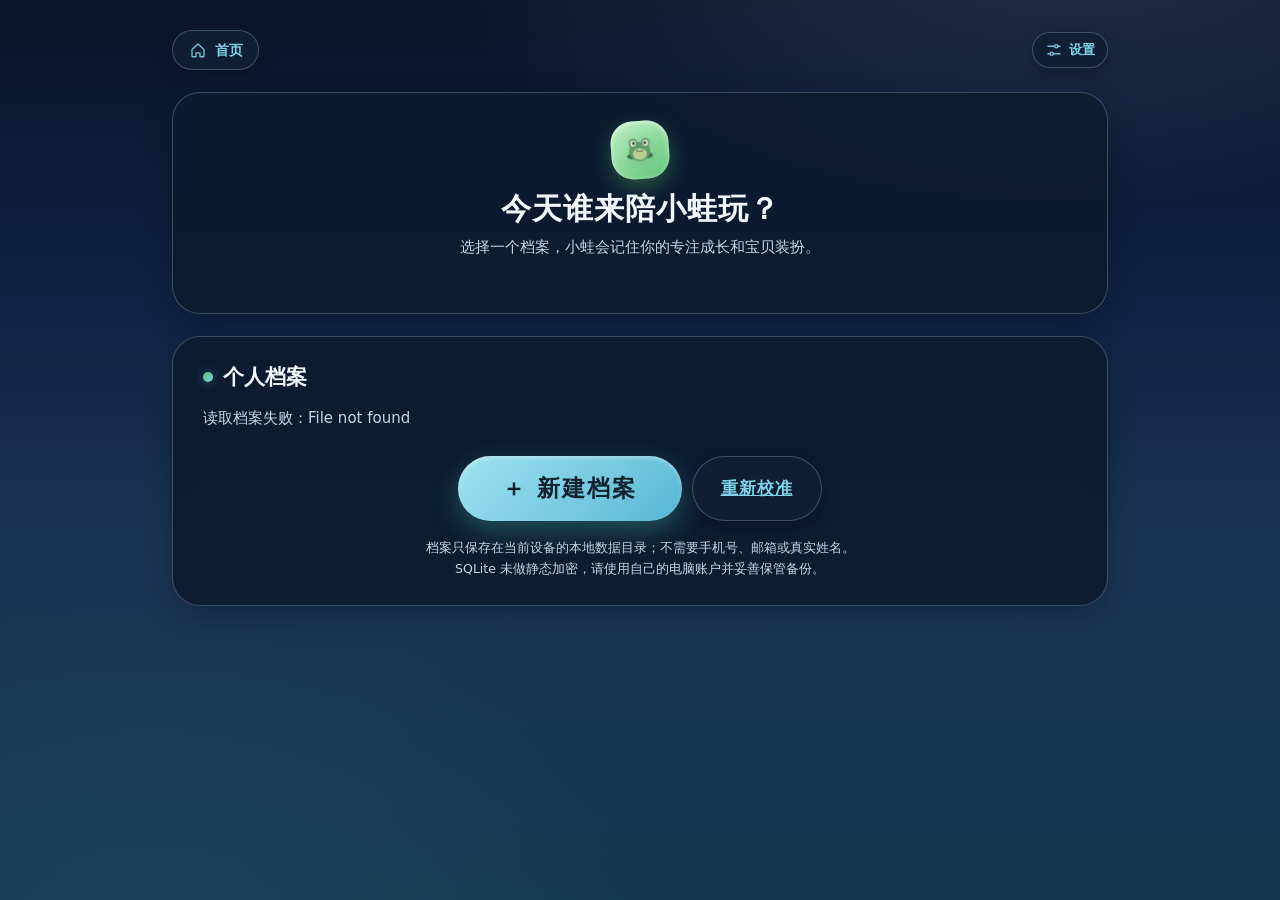
==== commit b6a2ec6d: "feat(ui): 九宫格头像与全站背景可读性 (v1.9.5)" ====
--- a/web/calibrate.html
+++ b/web/calibrate.html
@@ -13,26 +13,70 @@
     .stage.hidden { display: none; }
     .stage-progress { width:min(420px,100%); height:10px; border-radius:999px; background:rgba(58,167,160,.14); overflow:hidden; }
     .stage-progress i { display:block; height:100%; width:0; border-radius:999px; background:linear-gradient(90deg,#9fe3a3,#3aa7a0); transition:width .2s; }
-    .tutorial-card { width:min(520px,100%); padding:16px 18px; border-radius:20px; background:rgba(255,255,255,.8); box-shadow:0 8px 22px rgba(47,110,128,.1); }
-    .tut-track { position:relative; height:26px; border-radius:999px; background:#e8f5eb; overflow:hidden; margin:12px 0; cursor:pointer; }
-    .tut-fill { height:100%; width:0; background:linear-gradient(90deg,#9fe3a3,#3aa7a0); }
+    .tutorial-card {
+      width:min(540px,100%); padding:16px 18px 14px; border-radius:20px;
+      background:rgba(255,255,255,.84); box-shadow:0 8px 22px rgba(47,110,128,.1);
+      border:1px solid rgba(58,167,160,.12);
+    }
+    .tut-demo-badge {
+      display:none; width:max-content; margin:0 auto 8px; padding:4px 12px;
+      border-radius:999px; background:rgba(255,196,45,.22); color:#7a5410;
+      font-size:12px; font-weight:800; letter-spacing:.4px;
+    }
+    .tutorial-card.is-demo .tut-demo-badge { display:block; }
+    .tut-track {
+      position:relative; height:26px; border-radius:999px; background:#e8f5eb;
+      overflow:hidden; margin:12px 0 10px; cursor:pointer;
+      outline:none;
+    }
+    .tut-track:focus-visible { box-shadow:0 0 0 3px rgba(58,167,160,.32); }
+    .tut-fill { height:100%; width:0; background:linear-gradient(90deg,#9fe3a3,#3aa7a0); transition:width .08s linear; }
     .tut-zone { position:absolute; top:0; bottom:0; background:rgba(255,196,45,.72); border-left:2px solid #f0b429; border-right:2px solid #f0b429; }
+    .tut-track.in-zone { box-shadow:0 0 0 2px rgba(240,180,41,.35) inset; }
+    .tut-track.jumped { animation:tutJump .5s ease; }
+    @keyframes tutJump {
+      35% { transform:translateY(-4px); }
+      70% { transform:translateY(1px); }
+    }
+    @media (prefers-reduced-motion: reduce) {
+      .tut-track.jumped { animation:none; }
+    }
     .tut-tap { width:100%; margin-top:4px; }
-    .tut-hint { font-size:13px; color:var(--ink-soft); text-align:center; }
+    .tut-hint { font-size:13px; color:var(--ink-soft); text-align:center; line-height:1.55; margin-top:7px; }
+    .tut-hint b { color:#7a5410; }
+    .tut-feedback { min-height:20px; font-size:13.5px; font-weight:700; color:var(--ink); text-align:center; margin:6px 0 0; }
+    .tut-feedback.good { color:#287d4b; }
+    .tut-feedback.warn { color:#9a6710; }
     .calib-hero { position: relative; padding: 22px 26px 20px; }
     .calib-header { display: flex; align-items: center; justify-content: space-between; gap: 12px; flex-wrap: wrap; }
 
-    /* 放松视频：只在“开始校准”后出现，独占画面，不被任何浮层覆盖 */
-    .video-frame {
+    /* 平静观察：固定的低刺激池塘场景（复用首页小蛙/荷叶/水波），不加载外部视频。 */
+    .calm-frame {
       width: 100%; max-width: 780px; margin: 4px auto 0;
       aspect-ratio: 16 / 9; border-radius: 20px; overflow: hidden;
-      background: #0c2830; box-shadow: 0 12px 30px rgba(15, 60, 72, .18);
-    }
-    .video-frame.gone { display: none; }
-    #relax-video { width: 100%; height: 100%; object-fit: cover; display: block; }
-    #relax-video.gone { display: none; }
-
-    /* 视频下方的信息区：文字、倒计时、状态条都在画面之外 */
+      background: linear-gradient(180deg,#e7f7f4,#a9dfe3);
+      box-shadow: 0 12px 30px rgba(15, 60, 72, .14);
+      position: relative;
+    }
+    #calm-pond { width:100%; height:100%; display:block; }
+    .calm-note {
+      position:absolute; left:50%; bottom:10px; transform:translateX(-50%);
+      padding:4px 12px; border-radius:999px;
+      background:rgba(255,255,255,.72); color:#2f6e80;
+      font-size:11.5px; font-weight:700; white-space:nowrap;
+      backdrop-filter: blur(4px);
+    }
+    #running.is-tutorial .calm-frame { max-width: 400px; }
+    #running.is-tutorial .calm-note { display: none; }
+    #running.is-tutorial .calib-info { margin-top: 8px; }
+    /* 教学卡片自带标题/反馈，隐藏重复的引导胶囊，避免 900px 高视口被截断。 */
+    #running.is-tutorial .guide-pill { display: none; }
+    .calib-mode-note {
+      font-size:12.5px; color:var(--ink-soft); line-height:1.6;
+      max-width:640px; margin:0 auto;
+    }
+
+    /* 信息区：文字、倒计时、状态条都在池塘画面之外 */
     .calib-info {
       display: flex; flex-direction: column; align-items: center;
       gap: 10px; width: 100%; margin-top: 16px;
@@ -95,6 +139,7 @@
   <script src="assets/sky.js"></script>
   <link rel="stylesheet" href="assets/icons/icons.css">
   <link rel="stylesheet" href="assets/visual-v193.css">
+  <link rel="stylesheet" href="assets/readability-v195.css">
 </head>
 <body>
   <div class="bubbles"><i></i><i></i><i></i><i></i><i></i><i></i><i></i></div>
@@ -137,7 +182,7 @@
         </div>
         <div class="guide-text" style="margin:6px 0 2px">准备好了吗？</div>
         <p class="hint" id="idle-hint" style="font-size:15.5px;max-width:520px">
-          先陪小蛙安静坐 30 秒，再看小蛙蓄力、点一下；今天的状态会这样记下来。不会计分，也不发商城币。
+          先在固定池塘边安静睁眼观察 30 秒，再看一遍演示并练习一次「确认跳跃」。不会计分，也不发商城币。
         </p>
         <div class="btn-row" style="margin-top:14px">
           <button id="btn-start" class="btn btn-primary">开始校准</button>
@@ -147,12 +192,13 @@
 
       <!-- 校准中 -->
       <div class="stage hidden" id="running">
-        <div class="video-frame" id="video-frame">
-          <video id="relax-video" src="assets/relax.mp4" loop playsinline preload="auto"></video>
+        <div class="calm-frame" id="calm-frame">
+          <canvas id="calm-pond" aria-label="小蛙在池塘荷叶上安静休息"></canvas>
+          <span class="calm-note">固定池塘 · 低刺激 · 睁眼观察</span>
         </div>
         <div class="breath-ball"></div>
         <div class="calib-info">
-          <div class="guide-pill" id="guide">看着画面，慢慢呼吸……</div>
+          <div class="guide-pill" id="guide">陪小蛙休息一会儿。自然呼吸，放松身体，轻轻看着小蛙，不需要按任何按钮。</div>
           <div class="cd-row">
             <span class="cd-label">还剩</span>
             <span class="countdown" id="countdown">—</span>
@@ -169,13 +215,17 @@
           </div>
           <div class="stage-progress" aria-label="校准进度"><i id="stage-fill"></i></div>
           <div class="tutorial-card hidden" id="tutorial-game">
-            <div class="guide-text" style="font-size:17px">看小蛙蓄力，黄色区域到了就轻轻点一下</div>
-            <div class="tut-track" id="tut-track" role="button" tabindex="0" aria-label="蓄力条，点击陪小蛙起跳">
+            <span class="tut-demo-badge" id="tut-demo-badge">先看一遍</span>
+            <div class="guide-text" style="font-size:17px" id="tut-title">看着能量条，耐心等待</div>
+            <div class="tut-track" id="tut-track" role="button" tabindex="0" aria-label="能量条，进入金色区域后确认跳跃">
               <div class="tut-fill" id="tut-fill"></div>
               <div class="tut-zone" id="tut-zone"></div>
             </div>
-            <button class="btn btn-primary tut-tap" id="tut-tap" type="button">点一下，陪小蛙起跳</button>
-            <p class="tut-hint">点早一点或晚一点都没关系，这只是练习。</p>
+            <button class="btn btn-primary tut-tap" id="tut-tap" type="button">确认跳跃</button>
+            <p class="tut-feedback" id="tut-feedback" role="status" aria-live="polite"></p>
+            <p class="tut-hint">
+              能量条进入 <b>金色区域</b> 后，点一次「确认跳跃」；提前点或连续点击都<b>不会提高脑电分数</b>。这只是练习，不计分，也不发商城币。
+            </p>
           </div>
           <p id="calib-signal" class="hint" role="status"></p>
           <div id="signal-quality" class="sq-badge hidden" role="status"></div>
@@ -212,6 +262,9 @@
         <p class="hint" id="done-quality" style="max-width:520px;font-size:13px"></p>
         <p class="hint" id="valid-tip" style="max-width:520px;font-size:13.5px">
           今日校准有效：同一天、同一设备可连续使用；换设备、重新佩戴或明天需要重新校准。
+        </p>
+        <p class="calib-mode-note" id="done-protocol">
+          本次采用新版 v3 协议：低刺激固定池塘、睁眼观察 + 预设演示教学；它是游戏校准基线，不是严格无刺激静息脑电。
         </p>
         <div class="btn-row" style="margin-top:10px">
           <button id="btn-play" class="btn btn-primary">选择时长 →</button>
@@ -251,12 +304,34 @@
   <script src="assets/api.js"></script>
   <script src="assets/profile-bridge.js"></script>
   <script src="assets/pond-effects.js"></script>
+  <script src="assets/calm-pond.js"></script>
   <script src="assets/frog/frog-art.js"></script>
   <script src="assets/achievements.js"></script>
   <script>
     const $ = id => document.getElementById(id);
-    const state = { session: null, es: null, running: false, done: false };
+    const state = { session: null, es: null, running: false, done: false,
+      tutorialEvents: [], teaching: null, musicWasPlaying: false };
     let leaving = false;
+    const calmPond = window.CalmPond ? CalmPond.create($("calm-pond")) : null;
+
+    // 校准期间暂停背景音乐；结束、取消或出错后恢复进入前的播放设置。
+    function pauseMusicForCalibration() {
+      const p = window.vinylPlayer;
+      if (!p || !p.debugTime) { state.musicWasPlaying = false; return; }
+      const snapshot = p.debugTime();
+      // 以“原本是否希望播放”为准，而不是只看当前是否已经出声：
+      // 歌单还在加载时也应暂停，避免校准中途突然响起。
+      const wantOn = localStorage.getItem("bf-music-on") === "1";
+      state.musicWasPlaying = !!(snapshot && snapshot.playing) || wantOn;
+      if (state.musicWasPlaying) p.pause();
+    }
+    function restoreMusicAfterCalibration() {
+      if (!state.musicWasPlaying) return;
+      state.musicWasPlaying = false;
+      if (window.vinylPlayer && window.vinylPlayer.start) {
+        try { window.vinylPlayer.start(); } catch (_) {}
+      }
+    }
     const params = new URLSearchParams(location.search);
     const requestedTest = params.get("test");
     const testMode = DeveloperTools.canTest && ["replay", "manual"].includes(requestedTest) ? requestedTest : null;
@@ -272,16 +347,6 @@
     const HEART_MODES = ["hrd", "off"];
     const heartInit = testMode ? "off" : (params.get("heart") || "off").toLowerCase();
     if (HEART_MODES.includes(heartInit)) $("heart-select").value = heartInit;
-
-    // 两段式校准：0–20 秒放松（定 20 分），20–40 秒心算（定 80 分）
-    const GUIDES = [
-      ["看着画面，慢慢呼吸，让身体静下来", 0],
-      ["想象一片安静的湖面……", 6],
-      ["肩膀松下来，别用力", 14],
-      ["从 300 开始，每次减 7，默念答案（300、293、286…）", 20],
-      ["继续心算，别停，保持这个节奏", 28],
-      ["再坚持几秒……", 35],
-    ];
 
     $("manual-slider").addEventListener("input", async e => {
       if (state.session && state.session.mode === "manual") {
@@ -360,14 +425,12 @@
       }
     });
 
-    let planSec = 40;       // 校准总时长：有视频时跟随视频全长
-    let videoMode = false;  // true = 整段视频当引导，后端走 video_full 定标
-
     function stopCalibration() {
       state.es?.close();
       state.es = null;
       state.running = false;
-      playRelaxVideo(false);
+      calmPond?.stop();
+      restoreMusicAfterCalibration();
       const session = state.session;
       state.session = null;
       if (session && !session.finished) API.endAbandonedSession(session.id);
@@ -421,13 +484,35 @@
       el.replaceChildren(dot, txt);
     }
 
-    // v1.8.2 四阶段：设备检查 → 自然观察 30s → 游戏教学 30s → 计算结果。
-    // 页面停留时间不是有效时间：只有 valid 帧的相邻间隔才累计。
+    // v1.9.4 四阶段：设备检查 → 平静观察 30s → 预设演示 + 游戏教学 30s → 计算结果。
+    // 页面停留时间不是有效时间：只有 valid 帧的相邻间隔才累计；演示阶段不计入教学窗口。
     const STAGE_CFG = { natural: 30, tutorial: 30, max: 75, min: 20 };
+    // 教学使用固定预设进度，不读取每日基线，也不产生正式积分/金币/难度调整。
+    const TUT_PRESET = {
+      start: 15, zoneLo: 58, zoneHi: 74, chargePerSec: 26,
+      zoneHoldSec: 2.5, tapLockSec: 0.9, jumpSec: 0.8,
+    };
+    const CALM_GUIDE = "陪小蛙休息一会儿。自然呼吸，放松身体，轻轻看着小蛙，不需要按任何按钮。";
     let tutorialRaf = 0;
 
     function stageFill(validSec, target) {
       $("stage-fill").style.width = Math.max(0, Math.min(100, validSec / target * 100)) + "%";
+    }
+
+    function setTutTrack(charge, zoneLo, zoneHi, inZone) {
+      state.tutCharge = Math.round(charge);
+      state.tutZone = [zoneLo, zoneHi];
+      $("tut-fill").style.width = Math.max(0, Math.min(100, charge)) + "%";
+      $("tut-zone").style.left = zoneLo + "%";
+      $("tut-zone").style.width = (zoneHi - zoneLo) + "%";
+      $("tut-track").classList.toggle("in-zone", !!inZone);
+    }
+
+    function setTutFeedback(text, kind) {
+      const el = $("tut-feedback");
+      el.textContent = text || "";
+      el.classList.toggle("good", kind === "good");
+      el.classList.toggle("warn", kind === "warn");
     }
 
     function startNatural(firstFrame) {
@@ -436,8 +521,9 @@
       state.stageValid = 0;
       state.lastT = state.stageStartT;
       state.stageWindows.natural = { start: state.stageStartT, end: null };
-      $("guide").textContent = "小蛙陪你安静坐一会儿，看着池塘就好";
-      $("calib-signal").textContent = "正在记录今天的自然状态…";
+      $("running").classList.remove("is-tutorial");
+      $("guide").textContent = CALM_GUIDE;
+      $("calib-signal").textContent = "正在记录今天的睁眼观察状态…";
       $("countdown").textContent = String(STAGE_CFG.natural);
       $("focus-bar-wrap").classList.add("hidden");
       $("tutorial-game").classList.add("hidden");
@@ -446,44 +532,168 @@
 
     function startTutorial() {
       state.stageWindows.natural.end = state.currentT;
+      state.stage = "tutorial_demo";
+      state.stageValid = 0;
+      state.lastT = state.currentT;
+      // 演示窗口不写入 stage_windows，保证教学采集不含演示操作。
+      $("guide").textContent = "先看小蛙做一遍：能量条进入金色区域后，再点一次「确认跳跃」。";
+      $("calib-signal").textContent = "演示不计分；正式教学仍会采集 30 秒有效信号。";
+      $("countdown").textContent = "演示";
+      $("running").classList.add("is-tutorial");
+      $("tutorial-game").classList.remove("hidden");
+      $("tutorial-game").classList.add("is-demo");
+      $("tut-demo-badge").textContent = "先看一遍";
+      $("tut-title").textContent = "看着能量条，耐心等待";
+      $("tut-tap").textContent = "确认跳跃";
+      $("tut-tap").disabled = false;
+      setTutFeedback("演示中，不需要点击。", "");
+      stageFill(0, STAGE_CFG.tutorial);
+      setTutTrack(TUT_PRESET.start, TUT_PRESET.zoneLo, TUT_PRESET.zoneHi, false);
+      runTutorialDemo(performance.now());
+    }
+
+    function runTutorialDemo(t0) {
+      state.tutDemoTapped = false;
+      let demoJumped = false;
+      function step(ts) {
+        if (state.stage !== "tutorial_demo") return;
+        const t = (ts - t0) / 1000;
+        const charge = Math.min(TUT_PRESET.zoneLo,
+          TUT_PRESET.start + (TUT_PRESET.zoneLo - TUT_PRESET.start) * Math.min(1, t / 1.8));
+        const inZone = charge >= TUT_PRESET.zoneLo;
+        setTutTrack(charge, TUT_PRESET.zoneLo, TUT_PRESET.zoneHi, inZone);
+        if (inZone && !state.tutDemoTapped) {
+          state.tutDemoTapped = true;
+          $("tut-title").textContent = "现在，点击一次确认跳跃！";
+          setTutFeedback("金色区域到了；这里会自动演示一次跳跃。", "good");
+          setTimeout(() => {
+            if (state.stage !== "tutorial_demo") return;
+            demoJumped = true;
+            $("tut-track").classList.add("jumped");
+            setTimeout(() => $("tut-track").classList.remove("jumped"), 520);
+            calmPond?.hop();
+            state.tutorialEvents.push({
+              t: state.currentT, charge: TUT_PRESET.zoneLo, zone_lo: TUT_PRESET.zoneLo,
+              zone_hi: TUT_PRESET.zoneHi, in_zone: true, accepted: true,
+              demo: true, reaction_sec: 0.4,
+            });
+            setTutFeedback("小蛙跳起来了！正式练习时，一次点击就够。", "good");
+          }, 420);
+        }
+        if (t >= 3.6 && demoJumped) {
+          beginTutorialCapture();
+          return;
+        }
+        if (t > 5.2) { beginTutorialCapture(); return; }
+        tutorialRaf = requestAnimationFrame(step);
+      }
+      $("tut-track").classList.remove("jumped");
+      tutorialRaf = requestAnimationFrame(step);
+    }
+
+    function beginTutorialCapture() {
       state.stage = "tutorial";
       state.stageStartT = state.currentT;
       state.stageValid = 0;
       state.lastT = state.currentT;
       state.stageWindows.tutorial = { start: state.currentT, end: null };
-      $("guide").textContent = "看蓄力条，黄色区域到了就轻轻点一下";
-      $("calib-signal").textContent = "这只是练习，不计分，也不会发商城币。";
+      $("tutorial-game").classList.remove("is-demo");
+      $("tut-demo-badge").textContent = "轮到你了";
+      setTutFeedback("轮到你了：金色区域到了，再点一次「确认跳跃」。", "");
+      $("guide").textContent = "看着能量条，耐心等待";
+      $("calib-signal").textContent = "现在开始采集教学阶段的 30 秒有效信号。";
       $("countdown").textContent = String(STAGE_CFG.tutorial);
-      $("tutorial-game").classList.remove("hidden");
-      $("focus-bar-wrap").classList.add("hidden");
       stageFill(0, STAGE_CFG.tutorial);
+      resetTutorialRound(true);
       tutorialRaf = requestAnimationFrame(tutorialTick);
+    }
+
+    function resetTutorialRound(first) {
+      state.tutPhase = "charging";
+      state.tutCharge = TUT_PRESET.start;
+      state.tutRoundStart = performance.now();
+      state.tutZoneStart = 0;
+      state.tutTapped = false;
+      state.tutLockUntil = performance.now() + (first ? 300 : 620);
+      $("tut-tap").textContent = "确认跳跃";
+      $("tut-track").classList.remove("jumped");
+      setTutTrack(TUT_PRESET.start, TUT_PRESET.zoneLo, TUT_PRESET.zoneHi, false);
+      if (!first) {
+        $("tut-title").textContent = "看着能量条，耐心等待";
+        $("guide").textContent = "看着能量条，耐心等待";
+        setTutFeedback("准备好了就等下一次金色区域。", "");
+      }
     }
 
     function tutorialTick(ts) {
       if (state.stage !== "tutorial") return;
-      const cycle = 2600;
-      const p = (ts % cycle) / cycle;
-      const charge = Math.round(p * 100);
-      const zoneLo = 38 + Math.round(18 * (0.5 + 0.5 * Math.sin(ts / 5200)));
-      const zoneHi = Math.min(94, zoneLo + 20);
-      state.tutCharge = charge;
-      state.tutZone = [zoneLo, zoneHi];
-      $("tut-fill").style.width = charge + "%";
-      $("tut-zone").style.left = zoneLo + "%";
-      $("tut-zone").style.width = (zoneHi - zoneLo) + "%";
+      const now = performance.now();
+      if (state.tutPhase === "charging") {
+        const charge = TUT_PRESET.start +
+          TUT_PRESET.chargePerSec * (now - state.tutRoundStart) / 1000;
+        if (charge >= TUT_PRESET.zoneLo) {
+          state.tutPhase = "zone";
+          state.tutZoneStart = now;
+          state.tutCharge = TUT_PRESET.zoneLo;
+          setTutTrack(TUT_PRESET.zoneLo, TUT_PRESET.zoneLo, TUT_PRESET.zoneHi, true);
+          $("tut-title").textContent = "现在，点击一次确认跳跃！";
+          $("guide").textContent = "现在，点击一次确认跳跃！";
+          setTutFeedback("只点一次就够；连续点击不会提高脑电分数。", "");
+        } else {
+          setTutTrack(charge, TUT_PRESET.zoneLo, TUT_PRESET.zoneHi, false);
+        }
+      } else if (state.tutPhase === "zone") {
+        const elapsed = (now - state.tutZoneStart) / 1000;
+        if (elapsed > TUT_PRESET.zoneHoldSec) {
+          state.tutPhase = "cooldown";
+          state.tutorialEvents.push({
+            t: state.currentT, charge: TUT_PRESET.zoneLo,
+            zone_lo: TUT_PRESET.zoneLo, zone_hi: TUT_PRESET.zoneHi,
+            in_zone: true, accepted: false, demo: false, reason: "timeout",
+          });
+          setTutFeedback("这次没有点到也没关系，下一次再来。", "warn");
+          $("guide").textContent = "没关系，能量条会再涨一次。";
+          setTimeout(() => {
+            if (state.stage === "tutorial" && state.tutPhase === "cooldown") resetTutorialRound(false);
+          }, 900);
+        }
+      } else if (state.tutPhase === "jump") {
+        if (now - state.tutJumpStart > 900) resetTutorialRound(false);
+      }
       tutorialRaf = requestAnimationFrame(tutorialTick);
     }
 
     function recordTutorialTap() {
-      if (state.stage !== "tutorial") return;
-      const z = state.tutZone || [0, 0];
+      if (state.stage !== "tutorial" || state.tutPhase === "jump" || state.tutPhase === "cooldown") return;
+      const now = performance.now();
+      // 点击锁：按钮/能量条/键盘共用，防止连点、长按重复触发。
+      if (now < (state.tutLockUntil || 0)) return;
+      state.tutLockUntil = now + TUT_PRESET.tapLockSec * 1000;
+      if (state.tutPhase !== "zone" || state.tutTapped) {
+        state.tutorialEvents.push({
+          t: state.currentT, charge: state.tutCharge ?? 0,
+          zone_lo: TUT_PRESET.zoneLo, zone_hi: TUT_PRESET.zoneHi,
+          in_zone: false, accepted: false, demo: false, reason: "early",
+        });
+        setTutFeedback("还没到金色区域；提前点击不会加分，也不会提高脑电分数。", "warn");
+        $("guide").textContent = "看着能量条，耐心等待";
+        return;
+      }
+      state.tutTapped = true;
+      const reaction = Math.max(0, (now - state.tutZoneStart) / 1000);
       state.tutorialEvents.push({
-        t: state.currentT,
-        charge: state.tutCharge ?? 0,
-        zone_lo: z[0], zone_hi: z[1],
+        t: state.currentT, charge: state.tutCharge ?? TUT_PRESET.zoneLo,
+        zone_lo: TUT_PRESET.zoneLo, zone_hi: TUT_PRESET.zoneHi,
+        in_zone: true, accepted: true, demo: false,
+        reaction_sec: Math.round(reaction * 1000) / 1000,
       });
-      $("tut-tap").textContent = "好棒，再点一下";
+      state.tutPhase = "jump";
+      state.tutJumpStart = now;
+      $("tut-track").classList.add("jumped");
+      calmPond?.hop();
+      setTutFeedback("跳得好！教学不计分，也不会发商城币。", "good");
+      $("guide").textContent = "跳得好！等下一次金色区域再确认跳跃。";
+      setTimeout(() => $("tut-track").classList.remove("jumped"), 520);
     }
 
     function onCalibrationFrame(f) {
@@ -510,7 +720,7 @@
       stageFill(state.stageValid, target);
       if (state.stage === "natural") {
         if (!valid) $("calib-signal").textContent = "信号有点不稳，先调整一下也没关系。";
-        else $("calib-signal").textContent = "正在记录今天的自然状态…";
+        else $("calib-signal").textContent = "正在记录今天的睁眼观察状态…";
         if (state.stageValid >= target) startTutorial();
         else if (state.currentT - state.stageStartT >= STAGE_CFG.max) {
           if (state.stageValid >= STAGE_CFG.min) startTutorial();
@@ -543,8 +753,17 @@
       $("focus-bar-wrap").classList.add("hidden");
       $("tutorial-game").classList.add("hidden");
       $("manual-ctl").classList.toggle("hidden", state.session.mode !== "manual");
-      $("video-frame").classList.add("hidden");
-      $("calib-signal").textContent = "准备好啦，我们先陪小蛙坐一会儿。";
+      $("calib-signal").textContent = "准备好啦，我们先陪小蛙在池塘边安静待一会儿。";
+      state.tutorialEvents = [];
+      state.teaching = {
+        mode: "preset_demo_then_guided_charge",
+        confirmation_button: "确认跳跃",
+        preset: { ...TUT_PRESET },
+        demo_sec: 3.6,
+        note: "教学使用预设进度，不读取每日基线；点击只记录操作时机，不产生积分、金币或难度调整。",
+      };
+      pauseMusicForCalibration();
+      calmPond?.start();
       $("countdown").textContent = "…";
       stageFill(0, 1);
       state.signalHelp = state.session.mode === "hardware"
@@ -571,17 +790,11 @@
     $("tut-tap").addEventListener("click", recordTutorialTap);
     $("tut-track").addEventListener("click", recordTutorialTap);
     $("tut-track").addEventListener("keydown", e => {
+      if (e.repeat) return;   // 长按不重复触发
       if (e.key === "Enter" || e.key === " ") { e.preventDefault(); recordTutorialTap(); }
     });
 
-    // 视频整段播放：它本身就是校准引导，中途不暂停
-    const relaxVideo = document.getElementById("relax-video");
-
-    // 说明文案必须和真实流程一致：有视频就是整段放松，没有才是两段式
-    function videoReady() {
-      return !!relaxVideo && !relaxVideo.classList.contains("gone")
-        && isFinite(relaxVideo.duration) && relaxVideo.duration > 5;
-    }
+    // v1.9.4：平静阶段固定使用低刺激池塘，不再下载或播放外部视频。
     function syncIdleCopy() {
       const slogan = document.getElementById("calib-slogan");
       if (slogan) {
@@ -593,61 +806,18 @@
       const el = document.getElementById("idle-hint");
       if (el) {
         el.textContent = testMode
-          ? "开发者测试会走同一套阶段流程，但测试校准不会建立真实儿童的长期参考基线。"
-          : "先陪小蛙安静坐 30 秒，再看小蛙蓄力、点一下；今天的状态会这样记下来。不会计分，也不发商城币。";
-      }
-    }
-    if (relaxVideo) {
-      // 待机不播，点“开始校准”进入放松环节时才出现
-      relaxVideo.addEventListener("error", () => {
-        relaxVideo.classList.add("gone");
-        const frame = document.getElementById("video-frame");
-        if (frame) frame.classList.add("gone");
-        const hero = document.getElementById("calib-hero");
-        if (hero) hero.classList.add("no-video");
-        syncIdleCopy();
-      });
-      relaxVideo.addEventListener("loadeddata", () => {
-        relaxVideo.classList.remove("gone");
-        const frame = document.getElementById("video-frame");
-        if (frame) frame.classList.remove("gone");
-        const hero = document.getElementById("calib-hero");
-        if (hero) hero.classList.remove("no-video");
-        syncIdleCopy();
-      });
+          ? "开发者测试会走同一套阶段流程；测试校准不会建立真实儿童的长期参考基线。"
+          : "先在固定池塘边安静睁眼观察 30 秒，再看一遍演示并练习一次「确认跳跃」。不会计分，也不发商城币。";
+      }
     }
     syncIdleCopy();
-    function playRelaxVideo(on) {
-      if (!relaxVideo || relaxVideo.classList.contains("gone")) return;
-      if (on) {
-        try {
-          relaxVideo.muted = false;
-          relaxVideo.loop = false;
-          relaxVideo.currentTime = 0;
-          const pr = relaxVideo.play();
-          // 浏览器拒绝带声音自动播放时，退回静音继续播，不要因此隐藏视频
-          if (pr && pr.catch) pr.catch(() => { relaxVideo.muted = true; relaxVideo.play().catch(() => {}); });
-        } catch (_) {}
-      } else {
-        try { relaxVideo.pause(); } catch (_) {}
-      }
-    }
-
-    function updateGuide(t) {
-      if (videoMode) {
-        // 视频模式：整段都是引导，不再切换“放松/心算”文案
-        $("guide").textContent = "跟着画面慢慢呼吸，不用刻意用力……";
-        return;
-      }
-      const stage = GUIDES.filter(g => t >= g[1]).pop();
-      if (stage) $("guide").textContent = stage[0];
-    }
 
     async function finishCalibration() {
       if (state.done || !state.running) return;
       state.done = true; state.running = false;
       if (state.es) state.es.close();
-      playRelaxVideo(false);
+      calmPond?.stop();
+      restoreMusicAfterCalibration();
       // 倒计时结束，结果还没回来：显示加载进度条
       $("running").classList.add("hidden");
       $("loading").classList.remove("hidden");
@@ -663,9 +833,20 @@
         }
         const res = await API.post(`/api/session/${state.session.id}/calibrate`, {
           duration: total,
-          protocol: "daily_v2",
+          // v1.9.4：低刺激睁眼观察 + 预设演示教学，协议版本独立于 daily_v2。
+          protocol: "daily_v3",
           stage_windows: state.stageWindows,
           tutorial_events: state.tutorialEvents,
+          teaching: state.teaching,
+          stimulus_condition: {
+            version: "calm_pond_open_eyes_v1",
+            natural_stage: "fixed_low_stimulation_pond",
+            natural_eyes: "open",
+            video: "none",
+            background_music: "paused_then_restored",
+            tutorial: "preset_demo_then_guided_charge",
+            not_strict_resting_eeg: true,
+          },
           elapsed_sec: total,
           device_key: state.session.deviceKey,
           timezone_offset_min: new Date().getTimezoneOffset(),
@@ -694,6 +875,11 @@
         const sq = res.signal_quality || cal.signal_quality;
         const qEl = $("done-quality");
         const weakRange = res.status === "stretched" || cal.range_quality === "stretched";
+        const compat = res.calibration && res.calibration.reference_compat;
+        if (compat && compat.compatible === false) {
+          const note = document.getElementById("done-protocol");
+          if (note) note.textContent += " 长期参考来自旧版协议，已保留但不会与本次混算；如需新版长期参考，请由家长在开发者工作台重新建立。";
+        }
         if (qEl) {
           if (res.status && res.status !== "ok") {
             qEl.textContent = "本次校准的有效区间偏窄，已保留最小跨度保护；建议在更有精神时重做一次。";
--- a/web/assets/readability-v195.css
+++ b/web/assets/readability-v195.css
@@ -0,0 +1,487 @@
+/* ============================================================
+   专注小蛙 · 全站背景可读性 v1.9.5
+   动态池塘/天空只负责氛围；文字、图标与关键操作放在稳定的
+   UI 信息层。所有前景/表面/边框使用同一组变量，白天与暗色
+   模式分别保证普通文字 4.5:1、大号文字与关键图标 3:1。
+   ============================================================ */
+
+:root {
+  --ui-text: #1f3f47;
+  --ui-text-soft: #48666e;
+  --ui-surface: rgba(255, 255, 255, .96);
+  --ui-surface-quiet: rgba(255, 255, 255, .9);
+  --ui-surface-solid: #ffffff;
+  --ui-border: rgba(47, 110, 128, .2);
+  --ui-border-strong: rgba(47, 110, 128, .34);
+  --ui-ring: #146b64;
+  --ui-warning: #7a4a0a;
+  --ui-danger: #9f2d20;
+  --ui-scene-z: 0;
+  --ui-content-z: 1;
+  --ink: var(--ui-text);
+  --ink-soft: var(--ui-text-soft);
+  --card: var(--ui-surface);
+  --card-border: rgba(255, 255, 255, .9);
+}
+
+html[data-sky="dawn"] {
+  --ui-text: #3f3040;
+  --ui-text-soft: #5f4d5b;
+  --ui-surface: rgba(255, 251, 253, .96);
+  --ui-surface-quiet: rgba(255, 251, 253, .9);
+  --ui-border: rgba(143, 77, 107, .22);
+  --ui-border-strong: rgba(143, 77, 107, .38);
+  --ui-ring: #7b3d5b;
+  --ui-warning: #74440a;
+}
+
+html[data-sky="dusk"] {
+  --ui-text: #fff4f0;
+  --ui-text-soft: #f4ded8;
+  --ui-surface: rgba(20, 30, 48, .94);
+  --ui-surface-quiet: rgba(24, 34, 54, .88);
+  --ui-surface-solid: #162238;
+  --ui-border: rgba(255, 214, 196, .28);
+  --ui-border-strong: rgba(255, 214, 196, .46);
+  --ui-ring: #ffd0ae;
+  --ui-warning: #ffd18b;
+  --ui-danger: #ffb4a8;
+  --ink: var(--ui-text);
+  --ink-soft: var(--ui-text-soft);
+  --card: var(--ui-surface);
+  --card-border: var(--ui-border);
+}
+
+html[data-sky="night"] {
+  --ui-text: #f2f7fb;
+  --ui-text-soft: #c3d7e2;
+  --ui-surface: rgba(13, 27, 47, .94);
+  --ui-surface-quiet: rgba(17, 32, 54, .9);
+  --ui-surface-solid: #0f2035;
+  --ui-border: rgba(176, 208, 240, .28);
+  --ui-border-strong: rgba(176, 208, 240, .46);
+  --ui-ring: #a7e4f2;
+  --ui-warning: #ffd18b;
+  --ui-danger: #ffb4a8;
+  --ink: var(--ui-text);
+  --ink-soft: var(--ui-text-soft);
+  --card: var(--ui-surface);
+  --card-border: var(--ui-border);
+}
+
+/* 场景层与信息层：气泡、天空滤镜只做背景，内容容器永远在信息层。 */
+body { isolation: isolate; }
+.bubbles,
+.sky-veil { z-index: var(--ui-scene-z); }
+.wrap,
+.growth-page,
+.game-main,
+.game-page .wrap { position: relative; z-index: var(--ui-content-z); }
+
+/* 外层信息卡：不再使用会让背景透出的低透明度玻璃。 */
+.card {
+  background: var(--ui-surface);
+  border-color: var(--ui-border);
+  color: var(--ui-text);
+}
+.card .slogan,
+.card .sub,
+.card .hint { color: var(--ui-text-soft); }
+
+/* 顶部导航与页面入口：暗色模式改用深底浅字，避免浅蓝字落在白胶囊上。 */
+html[data-sky="dusk"] .home-link,
+html[data-sky="night"] .home-link,
+html[data-sky="dusk"] .top-link,
+html[data-sky="night"] .top-link {
+  background: var(--ui-surface-quiet);
+  border-color: var(--ui-border);
+  color: var(--accent);
+  box-shadow: 0 5px 16px rgba(0, 0, 0, .22);
+}
+html[data-sky="dusk"] .home-link:hover,
+html[data-sky="night"] .home-link:hover,
+html[data-sky="dusk"] .top-link:hover,
+html[data-sky="night"] .top-link:hover {
+  background: var(--ui-surface-solid);
+  border-color: var(--ui-border-strong);
+}
+.profile-entry-avatar {
+  width: 22px;
+  height: 22px;
+  flex: 0 0 auto;
+  border-radius: 7px;
+  object-fit: contain;
+  background: rgba(255, 255, 255, .5);
+}
+
+/* 步骤序号：浅绿圆底上的白字对比不足，改用更深绿。 */
+.checkin-chip__count,
+.ach-chip__count,
+.shop-chip__count { color: #7a4a0a; }
+#checkin-chip-dot { color: #fff; background: #a9520c; }
+.growth-link { color: #1b513a; }
+.parent-foot {
+  color: var(--ink-soft);
+  background: var(--ui-surface);
+  border: 1px solid var(--ui-border);
+  border-radius: 16px;
+  padding: 12px 16px;
+  margin-top: 16px;
+}
+.parent-foot a { color: var(--accent-dark); }
+details.growth-details summary { color: #1b513a; }
+html[data-sky="dusk"] .parent-foot a,
+html[data-sky="night"] .parent-foot a { color: var(--accent); }
+.badge { color: #1b5f59; }
+.parent-range button[aria-pressed="true"] { background: #2f7d59; color: #fff; }
+.step .num {
+  background: linear-gradient(135deg, #267d5e, #1f6f69);
+}
+
+/* 标题渐变在暗色背景上必须有足够亮度；不能只用描边/阴影补对比。 */
+.brand h1 {
+  background: linear-gradient(120deg, #1f6f69, #2f8f82);
+  -webkit-background-clip: text;
+  background-clip: text;
+  -webkit-text-fill-color: transparent;
+}
+html[data-sky="dawn"] .brand h1 {
+  background: linear-gradient(120deg, #6f3652, #8f4d6b);
+  -webkit-background-clip: text;
+  background-clip: text;
+}
+html[data-sky="dusk"] .brand h1,
+html[data-sky="night"] .brand h1 {
+  background: linear-gradient(120deg, #c9fff0, #9fe3ff);
+  -webkit-background-clip: text;
+  background-clip: text;
+}
+.growth-brand p { color: var(--ink-soft); }
+
+/* 主按钮：消除浅绿/浅粉渐变上的白字低对比。 */
+.btn-primary {
+  background: linear-gradient(135deg, #267d73, #1f6f69);
+  color: #fff;
+}
+html[data-sky="dawn"] .btn-primary {
+  background: linear-gradient(135deg, #8f4d6b, #6f3652);
+  color: #fff;
+}
+html[data-sky="dusk"] .btn-primary {
+  background: linear-gradient(135deg, #ffb496, #e77c5d);
+  color: #241b1a;
+}
+html[data-sky="night"] .btn-primary {
+  background: linear-gradient(135deg, #9fe3f0, #58b6d4);
+  color: #10222f;
+}
+.sky-opt[aria-pressed="true"],
+.duration-opt[aria-pressed="true"] {
+  background: #216e66;
+  color: #fff;
+}
+html[data-sky="dawn"] .sky-opt[aria-pressed="true"],
+html[data-sky="dawn"] .duration-opt[aria-pressed="true"] {
+  background: linear-gradient(135deg, #8f4d6b, #6f3652);
+  color: #fff;
+}
+html[data-sky="dusk"] .sky-opt[aria-pressed="true"],
+html[data-sky="dusk"] .duration-opt[aria-pressed="true"] {
+  background: linear-gradient(135deg, #ffb496, #e77c5d);
+  color: #241b1a;
+}
+html[data-sky="night"] .sky-opt[aria-pressed="true"],
+html[data-sky="night"] .duration-opt[aria-pressed="true"] {
+  background: linear-gradient(135deg, #9fe3f0, #58b6d4);
+  color: #10222f;
+}
+.growth-link--primary {
+  background: #2f7d59;
+  color: #fff;
+}
+.btn:disabled,
+.btn[aria-disabled="true"],
+button:disabled {
+  opacity: 1;
+  filter: saturate(.5);
+  color: #526b6d;
+  background: #e7eeec;
+  border-color: rgba(47, 110, 128, .2);
+  box-shadow: none;
+}
+html[data-sky="dusk"] .btn:disabled,
+html[data-sky="night"] .btn:disabled,
+html[data-sky="dusk"] .btn[aria-disabled="true"],
+html[data-sky="night"] .btn[aria-disabled="true"],
+html[data-sky="dusk"] button:disabled,
+html[data-sky="night"] button:disabled {
+  color: #c6d4da;
+  background: #263849;
+  border-color: rgba(200, 220, 235, .24);
+}
+.btn::after,
+.btn:disabled::after,
+.btn[aria-disabled="true"]::after { display: none; }
+
+/* 键盘聚焦：统一高对比轮廓，不依赖背景模糊或阴影。 */
+:where(a, button, input, select, textarea, [tabindex]):focus-visible {
+  outline: 3px solid var(--ui-ring);
+  outline-offset: 2px;
+}
+
+/* 普通文字/标签统一使用可读的 soft 色，避免各页面零散浅灰。 */
+.hint,
+.sub,
+.tiny,
+.slogan,
+.profile-meta,
+.profile-note,
+.parent-kpi .hint,
+.cd-label,
+.calib-mode-note {
+  color: var(--ui-text-soft);
+}
+.hint strong { color: var(--ui-text); }
+
+/* 档案：九宫格图片头像统一容器、尺寸、居中与圆角。 */
+.profile-card {
+  background: var(--ui-surface-quiet);
+  border-color: var(--ui-border);
+}
+.profile-avatar {
+  background: linear-gradient(145deg, #f3fbf0, #c9ead2);
+}
+.avatar-badge--image { background: transparent; }
+.avatar-img {
+  display: block;
+  width: 100%;
+  height: 100%;
+  object-fit: contain;
+  object-position: center;
+  user-select: none;
+  -webkit-user-drag: none;
+}
+html[data-sky="dusk"] .profile-avatar,
+html[data-sky="night"] .profile-avatar {
+  background: rgba(255, 255, 255, .08);
+  box-shadow: inset 0 0 0 1px rgba(255, 255, 255, .14);
+}
+html[data-sky="dusk"] .profile-card,
+html[data-sky="night"] .profile-card {
+  background: var(--ui-surface-quiet);
+  border-color: var(--ui-border);
+}
+html[data-sky="dusk"] .profile-card:hover,
+html[data-sky="night"] .profile-card:hover {
+  background: var(--ui-surface-solid);
+  border-color: var(--ui-border-strong);
+}
+html[data-sky="dusk"] .profile-card.is-current,
+html[data-sky="night"] .profile-card.is-current {
+  background: var(--ui-surface);
+  border-color: rgba(143, 227, 190, .72);
+}
+html[data-sky="dusk"] .avatar-opt[aria-pressed="true"],
+html[data-sky="night"] .avatar-opt[aria-pressed="true"] {
+  background: rgba(143, 227, 190, .12);
+  border-color: #8fe3be;
+}
+#profile-status,
+#status { color: var(--ui-warning); }
+html[data-sky="dusk"] #profile-status,
+html[data-sky="night"] #profile-status,
+html[data-sky="dusk"] #status,
+html[data-sky="night"] #status { color: var(--ui-warning); }
+
+/* 档案编辑弹窗：必须完全不透明，暗色模式下不能出现浅底浅字。 */
+.modal-mask { background: rgba(8, 17, 30, .62); }
+.modal-card {
+  background: var(--ui-surface-solid);
+  color: var(--ui-text);
+  border: 1px solid var(--ui-border);
+}
+.modal-card .tiny { color: var(--ui-text-soft); }
+.modal-card input {
+  background: #fff;
+  color: #1f3f47;
+  border-color: var(--ui-border-strong);
+}
+.modal-card input::placeholder { color: #60777e; }
+html[data-sky="dusk"] .modal-card,
+html[data-sky="night"] .modal-card {
+  background: var(--ui-surface-solid);
+  color: var(--ui-text);
+}
+html[data-sky="dusk"] .modal-card input,
+html[data-sky="night"] .modal-card input {
+  background: #0b1a2d;
+  color: var(--ui-text);
+  border-color: var(--ui-border-strong);
+}
+html[data-sky="dusk"] .modal-card input::placeholder,
+html[data-sky="night"] .modal-card input::placeholder { color: #a9c1cc; }
+
+/* 设置页：浅色统计块在暗色模式下改为深底浅字。 */
+html[data-sky="dusk"] .stat-box,
+html[data-sky="night"] .stat-box {
+  background: rgba(255, 255, 255, .08);
+  border-color: var(--ui-border);
+  color: var(--ui-text);
+}
+html[data-sky="dusk"] .warn-box,
+html[data-sky="night"] .warn-box {
+  background: #382c1d;
+  border-color: rgba(255, 209, 139, .36);
+  color: #ffe0a3;
+}
+html[data-sky="dusk"] .danger-note,
+html[data-sky="night"] .danger-note { color: var(--ui-danger); }
+
+/* 校准：教学/提示在背景变化时仍有不透明承载层。 */
+html[data-sky="dusk"] .calib-hero .tutorial-card,
+html[data-sky="night"] .calib-hero .tutorial-card {
+  background: var(--ui-surface);
+  border: 1px solid var(--ui-border);
+}
+html[data-sky="dusk"] .tut-hint b,
+html[data-sky="night"] .tut-hint b { color: #ffd18b; }
+html[data-sky="dusk"] .tut-feedback.good,
+html[data-sky="night"] .tut-feedback.good { color: #8fe3b0; }
+html[data-sky="dusk"] .tut-feedback.warn,
+html[data-sky="night"] .tut-feedback.warn { color: #ffd18b; }
+html[data-sky="dusk"] .sq-badge.good,
+html[data-sky="night"] .sq-badge.good { color: #8fe3b0; border-color: rgba(143, 227, 176, .45); }
+html[data-sky="dusk"] .sq-badge.fair,
+html[data-sky="night"] .sq-badge.fair { color: #ffd18b; border-color: rgba(255, 209, 139, .45); }
+html[data-sky="dusk"] .sq-badge.poor,
+html[data-sky="night"] .sq-badge.poor { color: #ffb4a8; border-color: rgba(255, 180, 168, .45); }
+.countdown {
+  background: linear-gradient(120deg, #1f6f69, #2f8f82);
+  -webkit-background-clip: text;
+  background-clip: text;
+  -webkit-text-fill-color: transparent;
+}
+html[data-sky="dusk"] .countdown,
+html[data-sky="night"] .countdown {
+  background: linear-gradient(120deg, #bff7ee, #8fdcf0);
+  -webkit-background-clip: text;
+  background-clip: text;
+}
+
+/* 游戏 HUD/提示：关键操作始终在高不透明度层上。 */
+html[data-sky] .hud-item,
+.game-meters {
+  color: #f7f6ed;
+  background: #23373a;
+  border-color: #54716b;
+}
+.game-guidance {
+  background: var(--ui-surface);
+  color: var(--ui-text);
+}
+html[data-sky="dusk"] .game-guidance,
+html[data-sky="night"] .game-guidance {
+  background: var(--ui-surface);
+  border: 1px solid var(--ui-border);
+}
+html[data-sky="dusk"] .game-meters,
+html[data-sky="night"] .game-meters {
+  background: #1b2e38;
+  border: 1px solid rgba(200, 230, 235, .22);
+}
+
+/* 成长/家长：保留浅色纸张卡片，但把文字与辅助文字加深，
+   并提高卡片底色不透明度，避免动态背景在文字后形成斑驳。 */
+.growth-page {
+  --growth-ink: #1f3f47;
+  --growth-soft: #2e4a52;
+}
+.growth-card,
+.growth-stat,
+.parent-kpi,
+.chart-box,
+.parent-toolbar,
+.detail-item {
+  background-color: rgba(255, 255, 255, .96);
+}
+.growth-page .growth-card .hint,
+.growth-page .growth-card .sub,
+.growth-page .growth-card .tiny,
+.growth-page .chart-box .chart-caption,
+.growth-page .chart-box .hint {
+  color: var(--growth-soft);
+}
+.growth-day { background-color: #f4faf5; }
+.growth-day.has-data { background-color: #e8f7ed; }
+.parent-kpi .hint { color: var(--growth-soft); }
+.growth-section-head p,
+.parent-toolbar .status { color: var(--growth-soft); }
+.growth-badge { color: #345c49; }
+.growth-badge--formal_game { color: #236344; }
+.growth-badge--assessment { color: #38508c; }
+.growth-badge--assessment_simulation,
+.growth-badge--simulation,
+.growth-badge--replay { color: #7a4c12; }
+.growth-badge--low { color: #7d4a10; }
+
+/* 报告/历史中的浅色面板与图表也要保持高不透明度。 */
+.curve-card,
+.report-pre,
+.tip-box { border-color: var(--ui-border); }
+.curve-card { background: rgba(255, 255, 255, .96); }
+html[data-sky="dusk"] .curve-card,
+html[data-sky="night"] .curve-card { background: rgba(255, 255, 255, .95); }
+
+/* 小窗口：卡片内边距收紧，不靠缩小字号换取空间；头像始终居中。 */
+@media (max-width: 700px) {
+  .profile-avatar { width: 68px; height: 68px; border-radius: 22px; }
+  .avatar-opt { width: 52px; height: 52px; border-radius: 16px; }
+  .avatar-opt .avatar-badge { border-radius: 12px; }
+  .card { padding-left: 20px; padding-right: 20px; }
+  .profile-grid { grid-template-columns: repeat(2, minmax(0, 1fr)); gap: 12px; }
+  .profile-card { padding: 18px 10px 14px; }
+}
+@media (max-width: 420px) {
+  .profile-avatar { width: 62px; height: 62px; }
+  .profile-grid { gap: 10px; }
+}
+
+
+/* 暗色模式的幽灵按钮使用高不透明度深底，避免落在动态背景上时
+   浅色文字与半透明底的对比随场景变化。 */
+html[data-sky="dusk"] .btn-ghost,
+html[data-sky="night"] .btn-ghost {
+  background: var(--ui-surface-quiet);
+  border-color: var(--ui-border);
+  color: var(--accent);
+  box-shadow: 0 6px 18px rgba(0, 0, 0, .22);
+}
+html[data-sky="dusk"] .btn-ghost:hover,
+html[data-sky="night"] .btn-ghost:hover {
+  background: var(--ui-surface);
+  border-color: var(--ui-border-strong);
+}
+
+
+/* 开发者工作台/实时监测：暗色图表内的低亮度辅助文字统一提亮。 */
+.vinyl-vol-label { color: #385461; }
+#music-volume-val { color: var(--ui-text-soft); }
+html[data-sky="dusk"] .vinyl-vol-label,
+html[data-sky="night"] .vinyl-vol-label,
+html[data-sky="dusk"] #music-volume-val,
+html[data-sky="night"] #music-volume-val { color: #d7e7e9; }
+.mon-band-row.unavailable .mon-band-val,
+.mon-stat b.muted,
+.mon-events li.empty,
+.mon-events time,
+.mon-foot,
+.mon-band-name small,
+.dw-list .dw-item time { color: #9ab6bd; }
+.mon-band-val, .mon-stat b { color: #e1f2f2; }
+.mon-band-name, .mon-algo dt, .mon-stat span, .dw-kv .dw-row span { color: #b9d6d8; }
+.mon-kicker, .mon-section-head > span { color: #8eb1b8; }
+
+
+/* 白天/黎明的幽灵按钮文字略加深，保证在浅底上稳定超过 4.5:1。 */
+html[data-sky="day"] .btn-ghost,
+html[data-sky="dawn"] .btn-ghost { color: #1f655f; }
